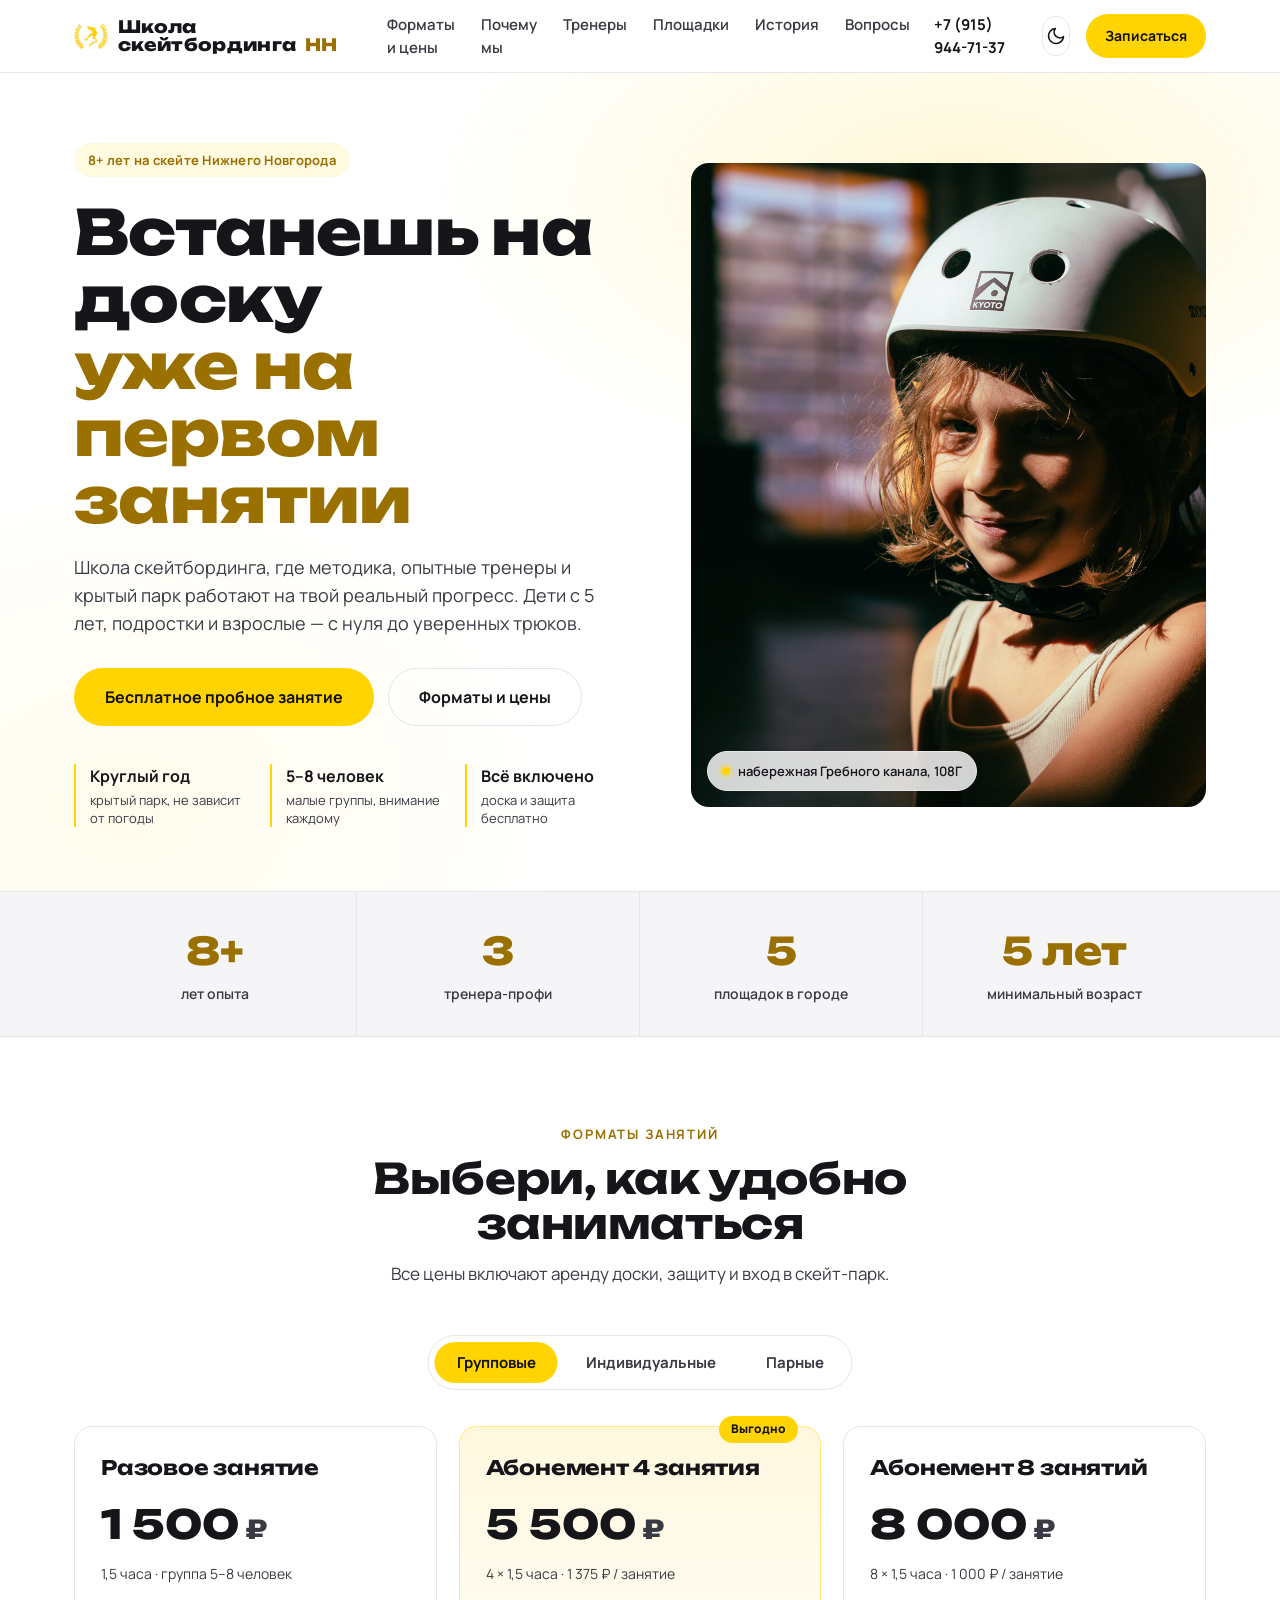
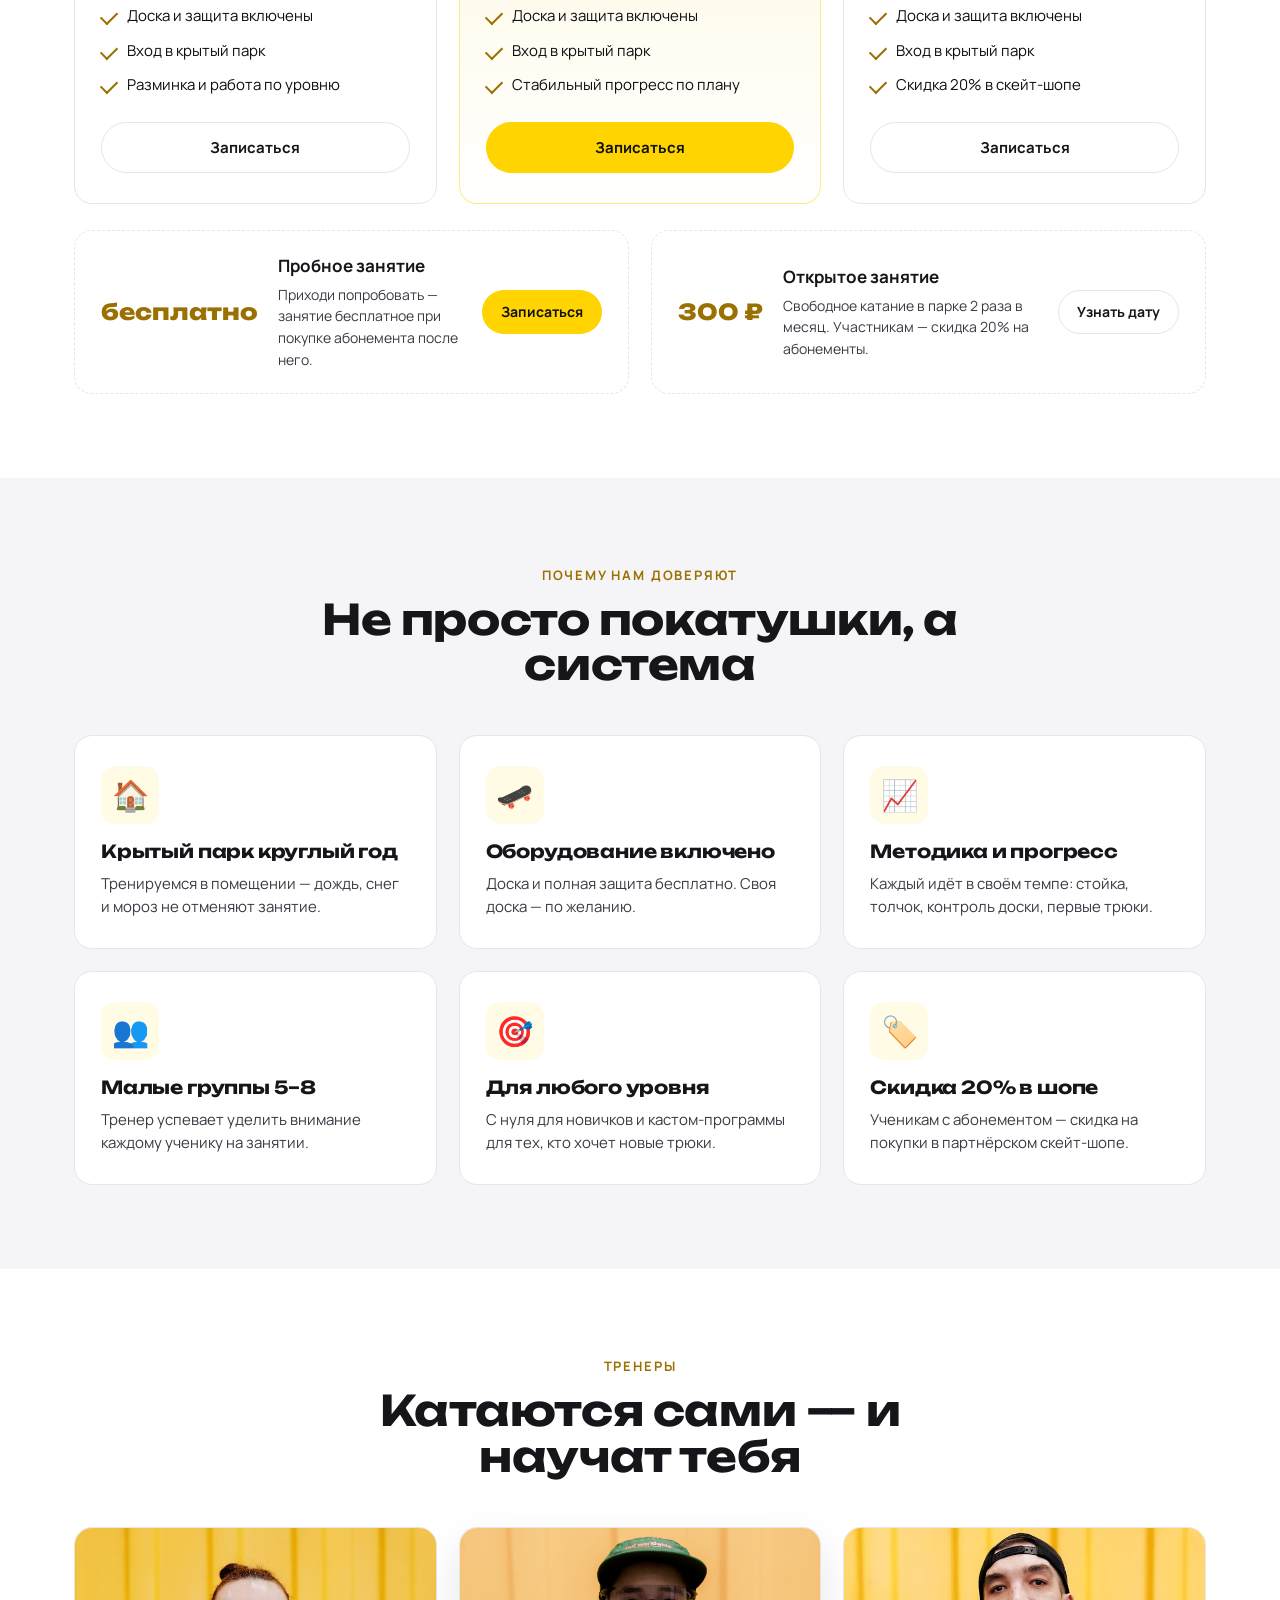
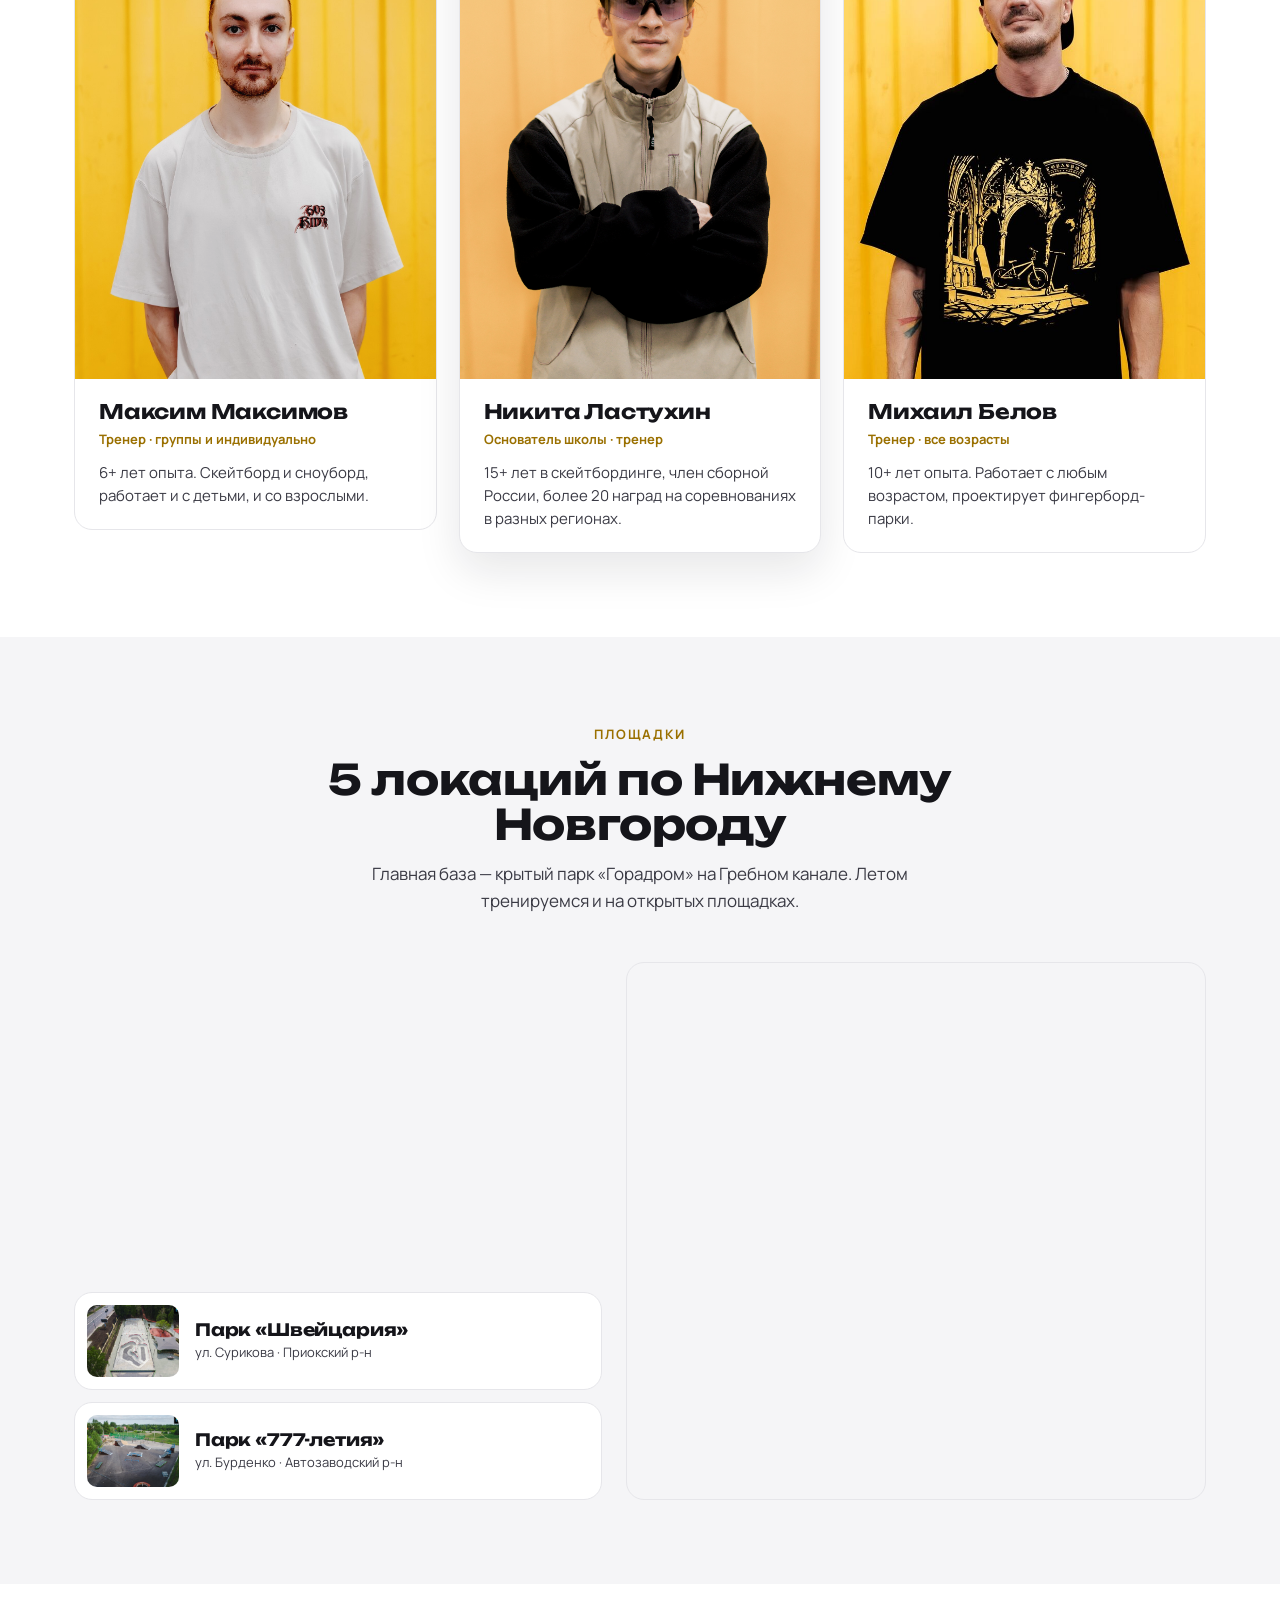
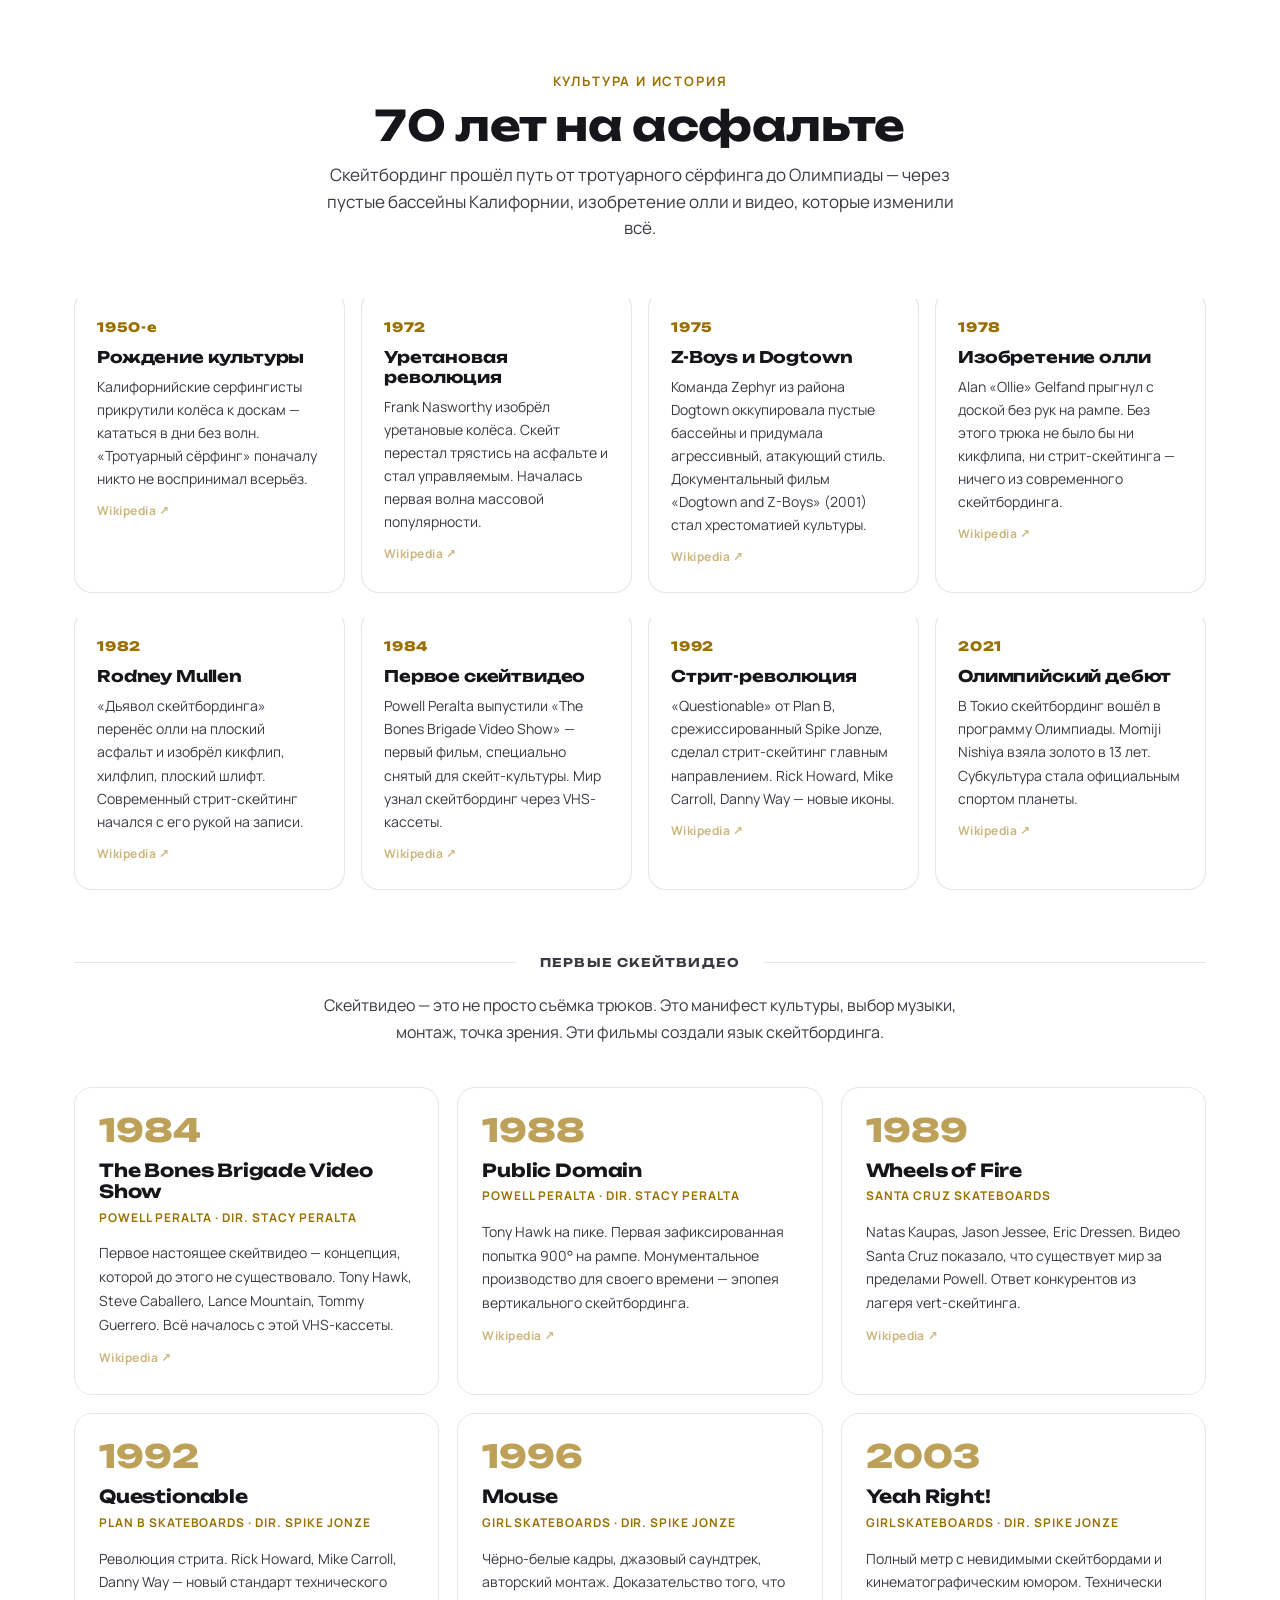
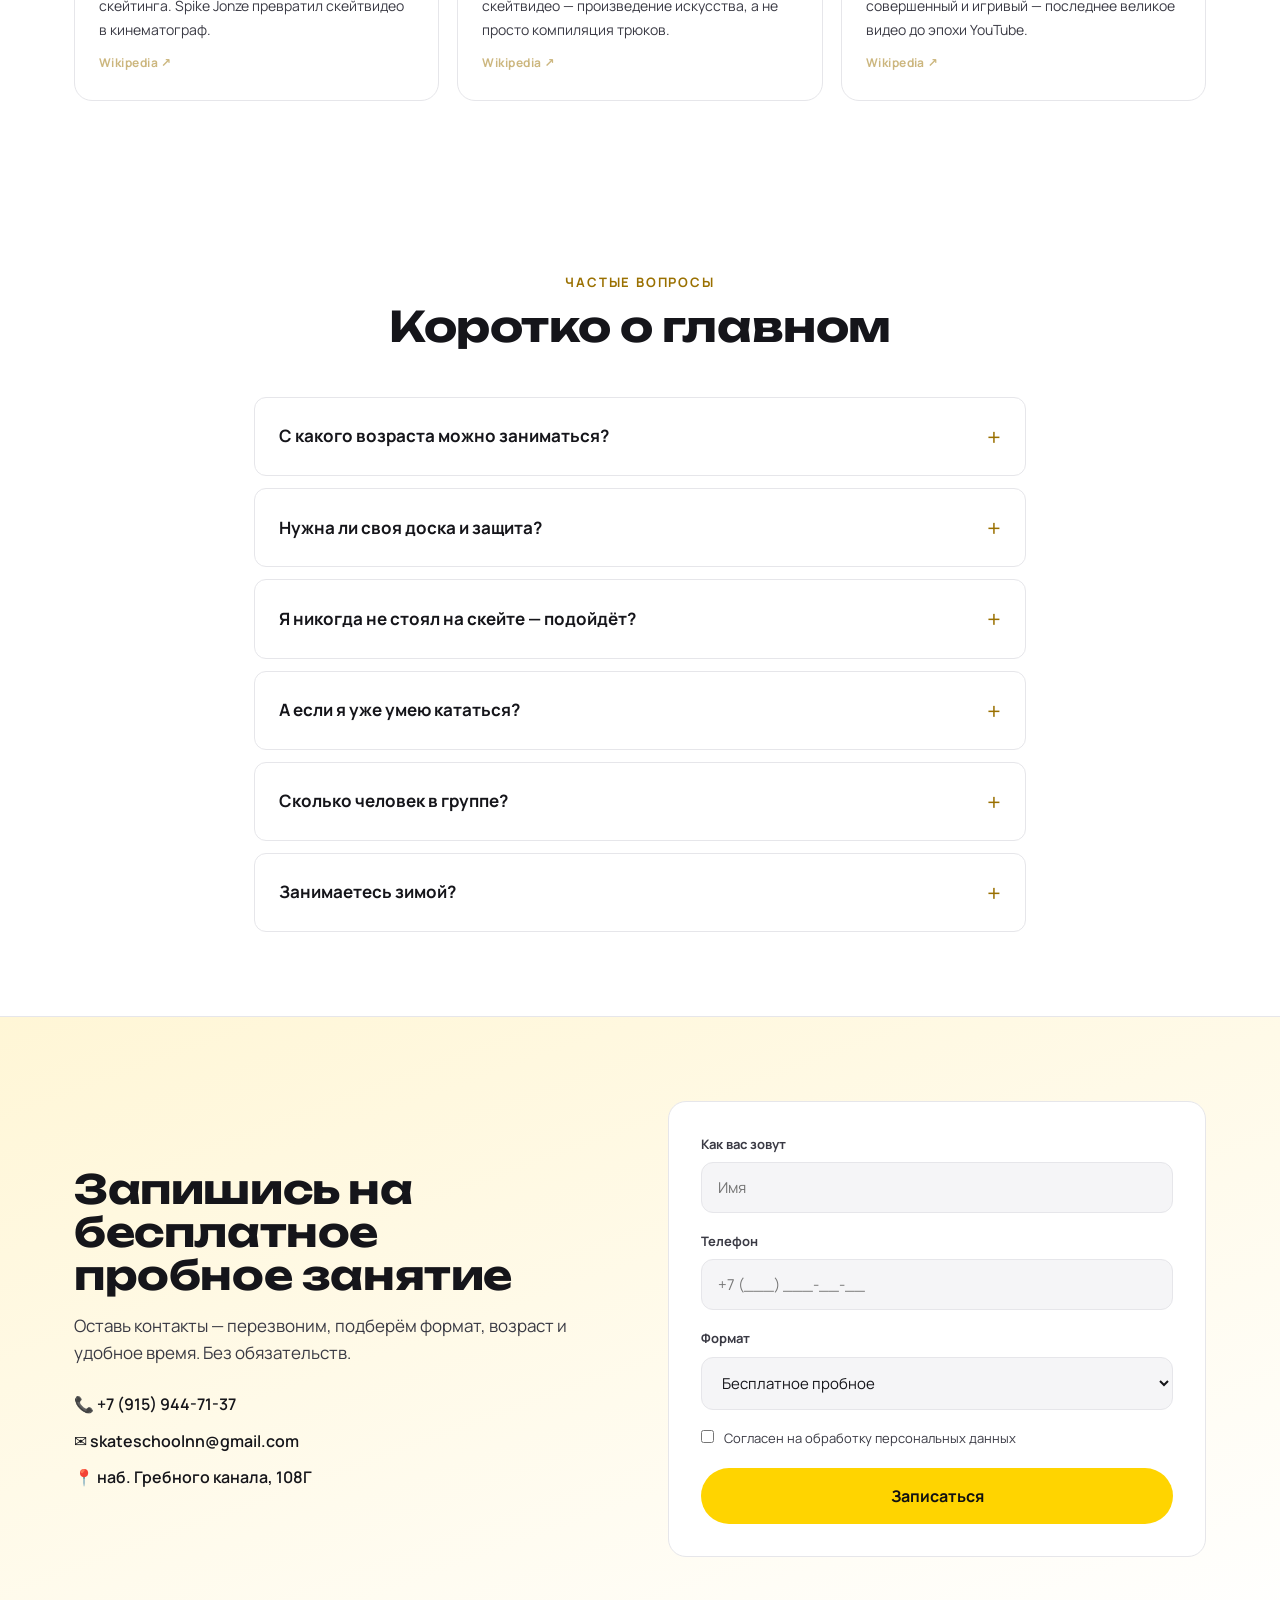
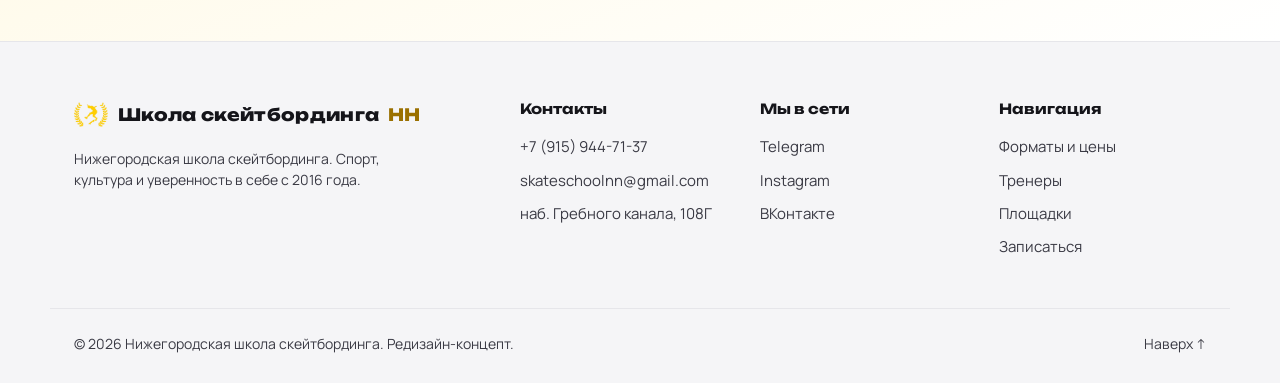
==== index.html @ 31e395cb "history: English names throughout + Wikipedia source links on each card - All skater/director names " ====
<!DOCTYPE html>
<html lang="ru">
<head>
  <meta charset="UTF-8" />
  <meta name="viewport" content="width=device-width, initial-scale=1.0" />
  <title>Нижегородская школа скейтбординга</title>
  <meta name="description" content="Научим кататься на скейтборде с нуля. Дети с 5 лет, подростки и взрослые. Крытый парк, круглый год, оборудование включено. Бесплатное пробное занятие." />
  <link rel="icon" type="image/x-icon" href="assets/img/favicon.ico" />
  <link rel="preconnect" href="https://fonts.googleapis.com" />
  <link rel="preconnect" href="https://fonts.gstatic.com" crossorigin />
  <link href="https://fonts.googleapis.com/css2?family=Unbounded:wght@400;600;700;800&family=Manrope:wght@400;500;600;700;800&display=swap" rel="stylesheet" />
  <link rel="stylesheet" href="styles.css" />
  <!-- Тема применяется ДО отрисовки, чтобы не было вспышки чужого фона (FOUC).
       Приоритет: осознанный выбор пользователя (localStorage) → системная тема устройства. -->
  <script>
    (function () {
      try {
        var saved = localStorage.getItem('theme');
        var system = window.matchMedia('(prefers-color-scheme: dark)').matches ? 'dark' : 'light';
        document.documentElement.setAttribute('data-theme', saved || system);
      } catch (e) {
        document.documentElement.setAttribute('data-theme', 'dark');
      }
    })();
  </script>
</head>
<body>

  <!-- ===== HEADER ===== -->
  <header class="header" id="top">
    <div class="container header__inner">
      <a href="#top" class="logo">
        <img src="assets/img/emblem.png" alt="Нижегородская школа скейтбординга" class="logo__mark" />
        <span class="logo__text">Школа скейтбординга<span class="logo__accent"> НН</span></span>
      </a>
      <nav class="nav" id="nav">
        <a href="#formats" class="nav__link">Форматы и цены</a>
        <a href="#why" class="nav__link">Почему мы</a>
        <a href="#coaches" class="nav__link">Тренеры</a>
        <a href="#spots" class="nav__link">Площадки</a>
        <a href="#history" class="nav__link">История</a>
        <a href="#faq" class="nav__link">Вопросы</a>
      </nav>
      <div class="header__cta">
        <a href="tel:+79159447137" class="header__phone">+7 (915) 944-71-37</a>
        <button class="theme-toggle" id="themeToggle" aria-label="Переключить тему" title="Светлая / тёмная тема">
          <svg class="theme-toggle__sun" viewBox="0 0 24 24" width="20" height="20" fill="none" stroke="currentColor" stroke-width="2" stroke-linecap="round">
            <circle cx="12" cy="12" r="4"></circle>
            <path d="M12 2v2M12 20v2M4.9 4.9l1.4 1.4M17.7 17.7l1.4 1.4M2 12h2M20 12h2M4.9 19.1l1.4-1.4M17.7 6.3l1.4-1.4"></path>
          </svg>
          <svg class="theme-toggle__moon" viewBox="0 0 24 24" width="20" height="20" fill="none" stroke="currentColor" stroke-width="2" stroke-linecap="round" stroke-linejoin="round">
            <path d="M21 12.8A9 9 0 1 1 11.2 3a7 7 0 0 0 9.8 9.8z"></path>
          </svg>
        </button>
        <a href="#book" class="btn btn--primary btn--sm">Записаться</a>
      </div>
      <button class="burger" id="burger" aria-label="Меню">
        <span></span><span></span><span></span>
      </button>
    </div>
  </header>

  <!-- ===== HERO ===== -->
  <section class="hero">
    <div class="hero__bg"></div>
    <div class="container hero__inner">
      <div class="hero__content">
        <span class="badge">8+ лет на скейте Нижнего Новгорода</span>
        <h1 class="hero__title">Встанешь на доску<br><span class="accent">уже на первом занятии</span></h1>
        <p class="hero__lead">
          Школа скейтбординга, где методика, опытные тренеры и крытый парк работают
          на твой реальный прогресс. Дети с 5 лет, подростки и взрослые — с нуля до уверенных трюков.
        </p>
        <div class="hero__actions">
          <a href="#book" class="btn btn--primary btn--lg">Бесплатное пробное занятие</a>
          <a href="#formats" class="btn btn--ghost btn--lg">Форматы и цены</a>
        </div>
        <ul class="hero__facts">
          <li><b>Круглый&nbsp;год</b><span>крытый парк, не зависит от погоды</span></li>
          <li><b>5–8 человек</b><span>малые группы, внимание каждому</span></li>
          <li><b>Всё включено</b><span>доска и защита бесплатно</span></li>
        </ul>
      </div>
      <div class="hero__media">
        <img src="assets/img/action-1.jpg" alt="Ученик школы скейтбординга" />
        <div class="hero__media-tag">
          <span class="dot"></span> набережная Гребного канала, 108Г
        </div>
      </div>
    </div>
  </section>

  <!-- ===== STATS ===== -->
  <section class="stats">
    <div class="container stats__grid">
      <div class="stat"><span class="stat__num">8+</span><span class="stat__label">лет опыта</span></div>
      <div class="stat"><span class="stat__num">3</span><span class="stat__label">тренера-профи</span></div>
      <div class="stat"><span class="stat__num">5</span><span class="stat__label">площадок в городе</span></div>
      <div class="stat"><span class="stat__num">5&nbsp;лет</span><span class="stat__label">минимальный возраст</span></div>
    </div>
  </section>

  <!-- ===== FORMATS & PRICING ===== -->
  <section class="section" id="formats">
    <div class="container">
      <div class="section__head">
        <span class="eyebrow">Форматы занятий</span>
        <h2 class="section__title">Выбери, как удобно заниматься</h2>
        <p class="section__sub">Все цены включают аренду доски, защиту и вход в скейт-парк.</p>
      </div>

      <div class="tabs" id="tabs">
        <button class="tab is-active" data-tab="group">Групповые</button>
        <button class="tab" data-tab="individual">Индивидуальные</button>
        <button class="tab" data-tab="pair">Парные</button>
      </div>

      <!-- GROUP -->
      <div class="pricing is-active" data-panel="group">
        <article class="price-card">
          <h3>Разовое занятие</h3>
          <div class="price"><span>1 500</span> ₽</div>
          <p class="price-card__meta">1,5 часа · группа 5–8 человек</p>
          <ul class="price-card__list">
            <li>Доска и защита включены</li>
            <li>Вход в крытый парк</li>
            <li>Разминка и работа по уровню</li>
          </ul>
          <a href="#book" class="btn btn--ghost btn--block">Записаться</a>
        </article>
        <article class="price-card price-card--featured">
          <span class="price-card__tag">Выгодно</span>
          <h3>Абонемент 4 занятия</h3>
          <div class="price"><span>5 500</span> ₽</div>
          <p class="price-card__meta">4 × 1,5 часа · 1 375 ₽ / занятие</p>
          <ul class="price-card__list">
            <li>Доска и защита включены</li>
            <li>Вход в крытый парк</li>
            <li>Стабильный прогресс по плану</li>
          </ul>
          <a href="#book" class="btn btn--primary btn--block">Записаться</a>
        </article>
        <article class="price-card">
          <h3>Абонемент 8 занятий</h3>
          <div class="price"><span>8 000</span> ₽</div>
          <p class="price-card__meta">8 × 1,5 часа · 1 000 ₽ / занятие</p>
          <ul class="price-card__list">
            <li>Доска и защита включены</li>
            <li>Вход в крытый парк</li>
            <li>Скидка 20% в скейт-шопе</li>
          </ul>
          <a href="#book" class="btn btn--ghost btn--block">Записаться</a>
        </article>
      </div>

      <!-- INDIVIDUAL -->
      <div class="pricing" data-panel="individual">
        <article class="price-card">
          <h3>Разовое занятие</h3>
          <div class="price"><span>2 200</span> ₽</div>
          <p class="price-card__meta">1 час · только вы и тренер</p>
          <ul class="price-card__list">
            <li>Доска и защита включены</li>
            <li>Вход в крытый парк</li>
            <li>Максимально быстрый прогресс</li>
          </ul>
          <a href="#book" class="btn btn--ghost btn--block">Записаться</a>
        </article>
        <article class="price-card price-card--featured">
          <span class="price-card__tag">Выгодно</span>
          <h3>Абонемент 4 занятия</h3>
          <div class="price"><span>7 600</span> ₽</div>
          <p class="price-card__meta">4 × 1 час · 1 900 ₽ / занятие</p>
          <ul class="price-card__list">
            <li>Доска и защита включены</li>
            <li>Персональная программа</li>
            <li>Гибкое расписание</li>
          </ul>
          <a href="#book" class="btn btn--primary btn--block">Записаться</a>
        </article>
        <article class="price-card">
          <h3>Абонемент 8 занятий</h3>
          <div class="price"><span>14 400</span> ₽</div>
          <p class="price-card__meta">8 × 1 час · 1 800 ₽ / занятие</p>
          <ul class="price-card__list">
            <li>Доска и защита включены</li>
            <li>Подготовка к соревнованиям</li>
            <li>Скидка 20% в скейт-шопе</li>
          </ul>
          <a href="#book" class="btn btn--ghost btn--block">Записаться</a>
        </article>
      </div>

      <!-- PAIR -->
      <div class="pricing" data-panel="pair">
        <article class="price-card">
          <h3>Разовое занятие</h3>
          <div class="price"><span>3 300</span> ₽</div>
          <p class="price-card__meta">1 час · на двоих</p>
          <ul class="price-card__list">
            <li>Доска и защита для двоих</li>
            <li>Вход в крытый парк</li>
            <li>Кататься вдвоём веселее</li>
          </ul>
          <a href="#book" class="btn btn--ghost btn--block">Записаться</a>
        </article>
        <article class="price-card price-card--featured">
          <span class="price-card__tag">Выгодно</span>
          <h3>Абонемент 4 занятия</h3>
          <div class="price"><span>11 800</span> ₽</div>
          <p class="price-card__meta">4 × 1 час · 1 475 ₽ / чел.·занятие</p>
          <ul class="price-card__list">
            <li>Доска и защита для двоих</li>
            <li>Программа под пару</li>
            <li>Друг, партнёр или родитель+ребёнок</li>
          </ul>
          <a href="#book" class="btn btn--primary btn--block">Записаться</a>
        </article>
        <article class="price-card">
          <h3>Абонемент 8 занятий</h3>
          <div class="price"><span>21 500</span> ₽</div>
          <p class="price-card__meta">8 × 1 час · 1 344 ₽ / чел.·занятие</p>
          <ul class="price-card__list">
            <li>Доска и защита для двоих</li>
            <li>Максимальная выгода</li>
            <li>Скидка 20% в скейт-шопе</li>
          </ul>
          <a href="#book" class="btn btn--ghost btn--block">Записаться</a>
        </article>
      </div>

      <!-- INTRO OFFERS -->
      <div class="offers">
        <div class="offer">
          <div class="offer__price">бесплатно</div>
          <div class="offer__body">
            <h4>Пробное занятие</h4>
            <p>Приходи попробовать — занятие бесплатное при покупке абонемента после него.</p>
          </div>
          <a href="#book" class="btn btn--primary btn--sm">Записаться</a>
        </div>
        <div class="offer">
          <div class="offer__price">300 ₽</div>
          <div class="offer__body">
            <h4>Открытое занятие</h4>
            <p>Свободное катание в парке 2 раза в месяц. Участникам — скидка 20% на абонементы.</p>
          </div>
          <a href="#book" class="btn btn--ghost btn--sm">Узнать дату</a>
        </div>
      </div>
    </div>
  </section>

  <!-- ===== WHY ===== -->
  <section class="section section--dark" id="why">
    <div class="container">
      <div class="section__head">
        <span class="eyebrow">Почему нам доверяют</span>
        <h2 class="section__title">Не просто покатушки, а система</h2>
      </div>
      <div class="features">
        <div class="feature">
          <div class="feature__icon">🏠</div>
          <h3>Крытый парк круглый год</h3>
          <p>Тренируемся в помещении — дождь, снег и мороз не отменяют занятие.</p>
        </div>
        <div class="feature">
          <div class="feature__icon">🛹</div>
          <h3>Оборудование включено</h3>
          <p>Доска и полная защита бесплатно. Своя доска — по желанию.</p>
        </div>
        <div class="feature">
          <div class="feature__icon">📈</div>
          <h3>Методика и прогресс</h3>
          <p>Каждый идёт в своём темпе: стойка, толчок, контроль доски, первые трюки.</p>
        </div>
        <div class="feature">
          <div class="feature__icon">👥</div>
          <h3>Малые группы 5–8</h3>
          <p>Тренер успевает уделить внимание каждому ученику на занятии.</p>
        </div>
        <div class="feature">
          <div class="feature__icon">🎯</div>
          <h3>Для любого уровня</h3>
          <p>С нуля для новичков и кастом-программы для тех, кто хочет новые трюки.</p>
        </div>
        <div class="feature">
          <div class="feature__icon">🏷️</div>
          <h3>Скидка 20% в шопе</h3>
          <p>Ученикам с абонементом — скидка на покупки в партнёрском скейт-шопе.</p>
        </div>
      </div>
    </div>
  </section>

  <!-- ===== COACHES ===== -->
  <section class="section" id="coaches">
    <div class="container">
      <div class="section__head">
        <span class="eyebrow">Тренеры</span>
        <h2 class="section__title">Катаются сами — и научат тебя</h2>
      </div>
      <div class="coaches">
        <article class="coach">
          <div class="coach__photo"><img src="assets/img/coach-1.jpg" alt="Максим Максимов" /></div>
          <div class="coach__info">
            <h3>Максим Максимов</h3>
            <span class="coach__role">Тренер · группы и индивидуально</span>
            <p>6+ лет опыта. Скейтборд и сноуборд, работает и с детьми, и со взрослыми.</p>
          </div>
        </article>
        <article class="coach coach--featured">
          <div class="coach__photo"><img src="assets/img/coach-2.jpg" alt="Никита Ластухин" /></div>
          <div class="coach__info">
            <h3>Никита Ластухин</h3>
            <span class="coach__role">Основатель школы · тренер</span>
            <p>15+ лет в скейтбординге, член сборной России, более 20 наград на соревнованиях в разных регионах.</p>
          </div>
        </article>
        <article class="coach">
          <div class="coach__photo"><img src="assets/img/coach-3.jpg" alt="Михаил Белов" /></div>
          <div class="coach__info">
            <h3>Михаил Белов</h3>
            <span class="coach__role">Тренер · все возрасты</span>
            <p>10+ лет опыта. Работает с любым возрастом, проектирует фингерборд-парки.</p>
          </div>
        </article>
      </div>
    </div>
  </section>

  <!-- ===== SPOTS ===== -->
  <section class="section section--dark" id="spots">
    <div class="container">
      <div class="section__head">
        <span class="eyebrow">Площадки</span>
        <h2 class="section__title">5 локаций по Нижнему Новгороду</h2>
        <p class="section__sub">Главная база — крытый парк «Горадром» на Гребном канале. Летом тренируемся и на открытых площадках.</p>
      </div>
      <div class="spots-layout">
        <div class="spots-list" id="spotsList">
          <button class="spot is-active" data-ll="44.0342063,56.3316335">
            <img src="assets/img/spot-goradrom.jpg" alt="Скейт-парк Горадром" />
            <div class="spot__info">
              <span class="spot__tag">Главная база · крытый</span>
              <h3>Скейт-парк «Горадром»</h3>
              <p>наб. Гребного канала, 108Г · Нижегородский р-н</p>
            </div>
          </button>
          <button class="spot" data-ll="43.8554147,56.3430031">
            <img src="assets/img/spot-trud.jpg" alt="Стадион Труд" />
            <div class="spot__info">
              <h3>Стадион «Труд»</h3>
              <p>бул. Юбилейный, 30 · Сормовский р-н</p>
            </div>
          </button>
          <button class="spot" data-ll="43.9972768,56.3090476">
            <img src="assets/img/spot-pushkin.jpg" alt="Парк им. Пушкина" />
            <div class="spot__info">
              <h3>Парк им. Пушкина</h3>
              <p>ул. Белинского · Нижегородский р-н</p>
            </div>
          </button>
          <button class="spot" data-ll="43.9740515,56.2777442">
            <img src="assets/img/spot-switzerland.jpg" alt="Парк Швейцария" />
            <div class="spot__info">
              <h3>Парк «Швейцария»</h3>
              <p>ул. Сурикова · Приокский р-н</p>
            </div>
          </button>
          <button class="spot" data-ll="43.8685117,56.2603341">
            <img src="assets/img/spot-800.jpg" alt="Парк 777-летия" />
            <div class="spot__info">
              <h3>Парк «777-летия»</h3>
              <p>ул. Бурденко · Автозаводский р-н</p>
            </div>
          </button>
        </div>
        <div class="spots-map">
          <iframe
            id="spotsMap"
            src="https://yandex.ru/map-widget/v1/?ll=44.0342063,56.3316335&z=16&pt=44.0342063,56.3316335,pm2rdm"
            width="100%" height="100%" frameborder="0" allowfullscreen="true"
            title="Карта площадок"></iframe>
        </div>
      </div>
    </div>
  </section>

  <!-- ===== HISTORY ===== -->
  <section class="section" id="history">
    <div class="container">
      <div class="section__head">
        <span class="eyebrow">Культура и история</span>
        <h2 class="section__title">70 лет на асфальте</h2>
        <p class="section__sub">Скейтбординг прошёл путь от тротуарного сёрфинга до Олимпиады — через пустые бассейны Калифорнии, изобретение олли и видео, которые изменили всё.</p>
      </div>

      <div class="timeline">
        <div class="era">
          <div class="era__year">1950-е</div>
          <h3>Рождение культуры</h3>
          <p>Калифорнийские серфингисты прикрутили колёса к доскам — кататься в дни без волн. «Тротуарный сёрфинг» поначалу никто не воспринимал всерьёз.</p>
          <a class="era__source" href="https://en.wikipedia.org/wiki/History_of_skateboarding" target="_blank" rel="noopener">Wikipedia ↗</a>
        </div>
        <div class="era">
          <div class="era__year">1972</div>
          <h3>Уретановая революция</h3>
          <p>Frank Nasworthy изобрёл уретановые колёса. Скейт перестал трястись на асфальте и стал управляемым. Началась первая волна массовой популярности.</p>
          <a class="era__source" href="https://en.wikipedia.org/wiki/Frank_Nasworthy" target="_blank" rel="noopener">Wikipedia ↗</a>
        </div>
        <div class="era">
          <div class="era__year">1975</div>
          <h3>Z-Boys и Dogtown</h3>
          <p>Команда Zephyr из района Dogtown оккупировала пустые бассейны и придумала агрессивный, атакующий стиль. Документальный фильм «Dogtown and Z-Boys» (2001) стал хрестоматией культуры.</p>
          <a class="era__source" href="https://en.wikipedia.org/wiki/Dogtown_and_Z-Boys" target="_blank" rel="noopener">Wikipedia ↗</a>
        </div>
        <div class="era">
          <div class="era__year">1978</div>
          <h3>Изобретение олли</h3>
          <p>Alan «Ollie» Gelfand прыгнул с доской без рук на рампе. Без этого трюка не было бы ни кикфлипа, ни стрит-скейтинга — ничего из современного скейтбординга.</p>
          <a class="era__source" href="https://en.wikipedia.org/wiki/Alan_Gelfand" target="_blank" rel="noopener">Wikipedia ↗</a>
        </div>
        <div class="era">
          <div class="era__year">1982</div>
          <h3>Rodney Mullen</h3>
          <p>«Дьявол скейтбординга» перенёс олли на плоский асфальт и изобрёл кикфлип, хилфлип, плоский шлифт. Современный стрит-скейтинг начался с его рукой на записи.</p>
          <a class="era__source" href="https://en.wikipedia.org/wiki/Rodney_Mullen" target="_blank" rel="noopener">Wikipedia ↗</a>
        </div>
        <div class="era">
          <div class="era__year">1984</div>
          <h3>Первое скейтвидео</h3>
          <p>Powell Peralta выпустили «The Bones Brigade Video Show» — первый фильм, специально снятый для скейт-культуры. Мир узнал скейтбординг через VHS-кассеты.</p>
          <a class="era__source" href="https://en.wikipedia.org/wiki/The_Bones_Brigade_Video_Show" target="_blank" rel="noopener">Wikipedia ↗</a>
        </div>
        <div class="era">
          <div class="era__year">1992</div>
          <h3>Стрит-революция</h3>
          <p>«Questionable» от Plan B, срежиссированный Spike Jonze, сделал стрит-скейтинг главным направлением. Rick Howard, Mike Carroll, Danny Way — новые иконы.</p>
          <a class="era__source" href="https://en.wikipedia.org/wiki/Questionable_(film)" target="_blank" rel="noopener">Wikipedia ↗</a>
        </div>
        <div class="era">
          <div class="era__year">2021</div>
          <h3>Олимпийский дебют</h3>
          <p>В Токио скейтбординг вошёл в программу Олимпиады. Momiji Nishiya взяла золото в 13 лет. Субкультура стала официальным спортом планеты.</p>
          <a class="era__source" href="https://en.wikipedia.org/wiki/Skateboarding_at_the_2020_Summer_Olympics" target="_blank" rel="noopener">Wikipedia ↗</a>
        </div>
      </div>

      <div class="history-divider">
        <span>Первые скейтвидео</span>
      </div>
      <p class="history-lead">Скейтвидео — это не просто съёмка трюков. Это манифест культуры, выбор музыки, монтаж, точка зрения. Эти фильмы создали язык скейтбординга.</p>

      <div class="skate-videos">
        <article class="video-card">
          <div class="video-card__year">1984</div>
          <h3 class="video-card__title">The Bones Brigade Video Show</h3>
          <span class="video-card__co">Powell Peralta · dir. Stacy Peralta</span>
          <p class="video-card__text">Первое настоящее скейтвидео — концепция, которой до этого не существовало. Tony Hawk, Steve Caballero, Lance Mountain, Tommy Guerrero. Всё началось с этой VHS-кассеты.</p>
          <a class="video-card__source" href="https://en.wikipedia.org/wiki/The_Bones_Brigade_Video_Show" target="_blank" rel="noopener">Wikipedia ↗</a>
        </article>
        <article class="video-card">
          <div class="video-card__year">1988</div>
          <h3 class="video-card__title">Public Domain</h3>
          <span class="video-card__co">Powell Peralta · dir. Stacy Peralta</span>
          <p class="video-card__text">Tony Hawk на пике. Первая зафиксированная попытка 900° на рампе. Монументальное производство для своего времени — эпопея вертикального скейтбординга.</p>
          <a class="video-card__source" href="https://en.wikipedia.org/wiki/Public_Domain_(film)" target="_blank" rel="noopener">Wikipedia ↗</a>
        </article>
        <article class="video-card">
          <div class="video-card__year">1989</div>
          <h3 class="video-card__title">Wheels of Fire</h3>
          <span class="video-card__co">Santa Cruz Skateboards</span>
          <p class="video-card__text">Natas Kaupas, Jason Jessee, Eric Dressen. Видео Santa Cruz показало, что существует мир за пределами Powell. Ответ конкурентов из лагеря vert-скейтинга.</p>
          <a class="video-card__source" href="https://en.wikipedia.org/wiki/Wheels_of_Fire_(film)" target="_blank" rel="noopener">Wikipedia ↗</a>
        </article>
        <article class="video-card">
          <div class="video-card__year">1992</div>
          <h3 class="video-card__title">Questionable</h3>
          <span class="video-card__co">Plan B Skateboards · dir. Spike Jonze</span>
          <p class="video-card__text">Революция стрита. Rick Howard, Mike Carroll, Danny Way — новый стандарт технического скейтинга. Spike Jonze превратил скейтвидео в кинематограф.</p>
          <a class="video-card__source" href="https://en.wikipedia.org/wiki/Questionable_(film)" target="_blank" rel="noopener">Wikipedia ↗</a>
        </article>
        <article class="video-card">
          <div class="video-card__year">1996</div>
          <h3 class="video-card__title">Mouse</h3>
          <span class="video-card__co">Girl Skateboards · dir. Spike Jonze</span>
          <p class="video-card__text">Чёрно-белые кадры, джазовый саундтрек, авторский монтаж. Доказательство того, что скейтвидео — произведение искусства, а не просто компиляция трюков.</p>
          <a class="video-card__source" href="https://en.wikipedia.org/wiki/Mouse_(video)" target="_blank" rel="noopener">Wikipedia ↗</a>
        </article>
        <article class="video-card">
          <div class="video-card__year">2003</div>
          <h3 class="video-card__title">Yeah Right!</h3>
          <span class="video-card__co">Girl Skateboards · dir. Spike Jonze</span>
          <p class="video-card__text">Полный метр с невидимыми скейтбордами и кинематографическим юмором. Технически совершенный и игривый — последнее великое видео до эпохи YouTube.</p>
          <a class="video-card__source" href="https://en.wikipedia.org/wiki/Yeah_Right!" target="_blank" rel="noopener">Wikipedia ↗</a>
        </article>
      </div>
    </div>
  </section>

  <!-- ===== FAQ ===== -->
  <section class="section" id="faq">
    <div class="container container--narrow">
      <div class="section__head">
        <span class="eyebrow">Частые вопросы</span>
        <h2 class="section__title">Коротко о главном</h2>
      </div>
      <div class="faq" id="faqList">
        <details class="faq__item">
          <summary>С какого возраста можно заниматься?</summary>
          <div class="faq__a">Берём детей с 5 лет, а также подростков и взрослых. Группы делим по возрасту и уровню.</div>
        </details>
        <details class="faq__item">
          <summary>Нужна ли своя доска и защита?</summary>
          <div class="faq__a">Нет. Доску и защиту выдаём бесплатно на каждом занятии. Своя доска — по желанию.</div>
        </details>
        <details class="faq__item">
          <summary>Я никогда не стоял на скейте — подойдёт?</summary>
          <div class="faq__a">Да, большинство учеников начинают с нуля. Учим базе: стойка, толчок, контроль доски, первые движения.</div>
        </details>
        <details class="faq__item">
          <summary>А если я уже умею кататься?</summary>
          <div class="faq__a">Составим программу под задачу: новые трюки, техника, работа со страхом, подготовка к соревнованиям.</div>
        </details>
        <details class="faq__item">
          <summary>Сколько человек в группе?</summary>
          <div class="faq__a">В среднем 5–8 человек — тренер успевает уделить внимание каждому.</div>
        </details>
        <details class="faq__item">
          <summary>Занимаетесь зимой?</summary>
          <div class="faq__a">Да, круглый год. Основные тренировки проходят в крытом парке независимо от погоды.</div>
        </details>
      </div>
    </div>
  </section>

  <!-- ===== BOOKING ===== -->
  <section class="book" id="book">
    <div class="container book__inner">
      <div class="book__text">
        <h2>Запишись на бесплатное<br>пробное занятие</h2>
        <p>Оставь контакты — перезвоним, подберём формат, возраст и удобное время. Без обязательств.</p>
        <ul class="book__list">
          <li>📞 <a href="tel:+79159447137">+7 (915) 944-71-37</a></li>
          <li>✉️ <a href="mailto:skateschoolnn@gmail.com">skateschoolnn@gmail.com</a></li>
          <li>📍 наб. Гребного канала, 108Г</li>
        </ul>
      </div>
      <form class="book__form" id="bookForm" novalidate>
        <div class="field">
          <label for="name">Как вас зовут</label>
          <input type="text" id="name" name="name" placeholder="Имя" required />
        </div>
        <div class="field">
          <label for="phone">Телефон</label>
          <input type="tel" id="phone" name="phone" placeholder="+7 (___) ___-__-__" required />
        </div>
        <div class="field">
          <label for="format">Формат</label>
          <select id="format" name="format">
            <option value="trial">Бесплатное пробное</option>
            <option value="group">Групповые занятия</option>
            <option value="individual">Индивидуальные занятия</option>
            <option value="pair">Парные занятия</option>
            <option value="camp">Скейт-кэмп</option>
          </select>
        </div>
        <label class="consent">
          <input type="checkbox" id="consent" required />
          <span>Согласен на обработку персональных данных</span>
        </label>
        <button type="submit" class="btn btn--primary btn--block btn--lg">Записаться</button>
        <p class="book__note" id="formNote" hidden>Спасибо! Заявка отправлена — скоро перезвоним 🤙</p>
      </form>
    </div>
  </section>

  <!-- ===== FOOTER ===== -->
  <footer class="footer">
    <div class="container footer__inner">
      <div class="footer__brand">
        <a href="#top" class="logo">
          <img src="assets/img/emblem.png" alt="" class="logo__mark" />
          <span class="logo__text">Школа скейтбординга<span class="logo__accent"> НН</span></span>
        </a>
        <p>Нижегородская школа скейтбординга. Спорт, культура и уверенность в себе с 2016 года.</p>
      </div>
      <div class="footer__col">
        <h4>Контакты</h4>
        <a href="tel:+79159447137">+7 (915) 944-71-37</a>
        <a href="mailto:skateschoolnn@gmail.com">skateschoolnn@gmail.com</a>
        <span>наб. Гребного канала, 108Г</span>
      </div>
      <div class="footer__col">
        <h4>Мы в сети</h4>
        <a href="https://t.me/skateschoolnino" target="_blank" rel="noopener">Telegram</a>
        <a href="https://www.instagram.com/skateschoolnn" target="_blank" rel="noopener">Instagram</a>
        <a href="https://vk.com/skateschoolnn" target="_blank" rel="noopener">ВКонтакте</a>
      </div>
      <div class="footer__col">
        <h4>Навигация</h4>
        <a href="#formats">Форматы и цены</a>
        <a href="#coaches">Тренеры</a>
        <a href="#spots">Площадки</a>
        <a href="#book">Записаться</a>
      </div>
    </div>
    <div class="container footer__bottom">
      <span>© 2026 Нижегородская школа скейтбординга. Редизайн-концепт.</span>
      <a href="#top" class="footer__up">Наверх ↑</a>
    </div>
  </footer>

  <script src="script.js"></script>
</body>
</html>
---- styles.css ----
/* ===== VARIABLES ===== */
:root, [data-theme="dark"] {
  --bg: #0c0c0e;
  --bg-soft: #141417;
  --bg-card: #18181c;
  --bg-card-2: #1e1e23;
  --line: #2a2a30;
  --text: #f4f4f5;
  --muted: #a1a1aa;
  --accent: #ffd400;
  --accent-2: #ffe357;
  --accent-text: #ffd400;      /* акцентный ТЕКСТ */
  --feature-fill: linear-gradient(180deg, #201d0c, var(--bg-card));
  --tint: linear-gradient(160deg, #1a1808, var(--bg));
  --shadow: 0 20px 50px rgba(0,0,0,.35);
  --radius: 18px;
  --radius-sm: 12px;
  --maxw: 1180px;
  --ease: cubic-bezier(.22,.61,.36,1);
}

/* ===== СВЕТЛАЯ ТЕМА ===== */
[data-theme="light"] {
  --bg: #ffffff;
  --bg-soft: #f5f5f7;
  --bg-card: #ffffff;
  --bg-card-2: #f0f0f2;
  --line: #e6e6ea;
  --text: #15151a;
  --muted: #3a3a44;
  --accent: #ffd400;
  --accent-2: #ffdd33;
  --accent-text: #9a7000;      /* тёмный янтарь — читается на белом */
  --feature-fill: linear-gradient(180deg, #fff8df, var(--bg-card));
  --tint: linear-gradient(160deg, #fff6d6, #ffffff);
  --shadow: 0 18px 44px rgba(20,20,30,.1);
}
[data-theme="light"] .coach__photo img { filter: none; }
[data-theme="light"] .header { background: rgba(255,255,255,.85); }
[data-theme="light"] .hero__media-tag { background: rgba(255,255,255,.82); }
html { transition: background .3s var(--ease); }
body, .header, .section, .price-card, .feature, .coach, .spot, .footer,
.field input, .field select, .book__form, .tabs, .faq__item {
  transition: background-color .3s var(--ease), border-color .3s var(--ease), color .3s var(--ease);
}

* { margin: 0; padding: 0; box-sizing: border-box; }
html { scroll-behavior: smooth; scroll-padding-top: 84px; }
body {
  font-family: 'Manrope', system-ui, sans-serif;
  background: var(--bg);
  color: var(--text);
  line-height: 1.55;
  -webkit-font-smoothing: antialiased;
  overflow-x: hidden;
}
img { max-width: 100%; display: block; }
a { color: inherit; text-decoration: none; }

.container { width: 100%; max-width: var(--maxw); margin: 0 auto; padding: 0 24px; }
.container--narrow { max-width: 820px; }
.accent { color: var(--accent-text); }

h1, h2, h3, .logo__text { font-family: 'Unbounded', sans-serif; line-height: 1.08; letter-spacing: -.01em; }

/* ===== BUTTONS ===== */
.btn {
  display: inline-flex; align-items: center; justify-content: center; gap: 8px;
  font-family: 'Manrope', sans-serif; font-weight: 700; font-size: 15px;
  padding: 13px 24px; border-radius: 999px; border: 1px solid transparent;
  cursor: pointer; transition: transform .2s var(--ease), background .2s, color .2s, border-color .2s;
  white-space: nowrap;
}
.btn--primary { background: var(--accent); color: #111; }
.btn--primary:hover { background: var(--accent-2); transform: translateY(-2px); }
.btn--ghost { background: transparent; color: var(--text); border-color: var(--line); }
.btn--ghost:hover { border-color: var(--accent-text); color: var(--accent-text); transform: translateY(-2px); }
.btn--sm { padding: 10px 18px; font-size: 14px; }
.btn--lg { padding: 16px 30px; font-size: 16px; }
.btn--block { width: 100%; }

/* ===== HEADER ===== */
.header {
  position: sticky; top: 0; z-index: 100;
  background: rgba(12,12,14,.82); backdrop-filter: blur(14px);
  border-bottom: 1px solid var(--line);
}
.header__inner { display: flex; align-items: center; gap: 24px; height: 72px; }
.logo { display: flex; align-items: center; gap: 10px; }
.logo__mark { width: 34px; height: 34px; object-fit: contain; }
.logo__text { font-weight: 800; font-size: 17px; letter-spacing: .02em; }
.logo__accent { color: var(--accent-text); margin-left: 4px; }
.nav { display: flex; gap: 26px; margin-left: auto; }
.nav__link { color: var(--muted); font-weight: 600; font-size: 15px; transition: color .2s; }
.nav__link:hover { color: var(--text); }
.header__cta { display: flex; align-items: center; gap: 16px; }
.header__phone { font-weight: 700; font-size: 15px; }
.header__phone:hover { color: var(--accent-text); }
.burger { display: none; flex-direction: column; gap: 5px; background: none; border: 0; cursor: pointer; padding: 6px; }
.burger span { width: 24px; height: 2px; background: var(--text); transition: .3s; }
.burger.is-open span:nth-child(1) { transform: translateY(7px) rotate(45deg); }
.burger.is-open span:nth-child(2) { opacity: 0; }
.burger.is-open span:nth-child(3) { transform: translateY(-7px) rotate(-45deg); }

/* ===== THEME TOGGLE ===== */
.theme-toggle {
  display: grid; place-items: center; width: 40px; height: 40px;
  border-radius: 999px; border: 1px solid var(--line); background: var(--bg-card);
  color: var(--text); cursor: pointer; transition: border-color .2s, color .2s, transform .2s;
}
.theme-toggle:hover { border-color: var(--accent-text); color: var(--accent-text); transform: translateY(-2px); }
.theme-toggle svg { display: none; }
[data-theme="dark"] .theme-toggle__sun { display: block; }
[data-theme="light"] .theme-toggle__moon { display: block; }

/* ===== HERO ===== */
.hero { position: relative; padding: 70px 0 64px; overflow: hidden; }
.hero__bg {
  position: absolute; inset: 0; z-index: 0;
  background:
    radial-gradient(60% 50% at 75% 15%, rgba(255,212,0,.16), transparent 70%),
    radial-gradient(50% 60% at 10% 90%, rgba(255,212,0,.07), transparent 70%);
}
.hero__inner { position: relative; z-index: 1; display: grid; grid-template-columns: 1.05fr .95fr; gap: 48px; align-items: center; }
.badge {
  display: inline-block; padding: 7px 14px; border-radius: 999px;
  background: rgba(255,212,0,.12); color: var(--accent-text);
  font-weight: 700; font-size: 13px; letter-spacing: .02em; margin-bottom: 22px;
}
.hero__title { font-size: clamp(36px, 5.2vw, 62px); font-weight: 800; margin-bottom: 20px; }
.hero__lead { color: var(--muted); font-size: 18px; max-width: 540px; margin-bottom: 30px; }
.hero__actions { display: flex; flex-wrap: wrap; gap: 14px; margin-bottom: 38px; }
.hero__facts { list-style: none; display: grid; grid-template-columns: repeat(3,1fr); gap: 18px; }
.hero__facts li { display: flex; flex-direction: column; gap: 3px; padding-left: 14px; border-left: 2px solid var(--accent); }
.hero__facts b { font-size: 16px; }
.hero__facts span { color: var(--muted); font-size: 13px; line-height: 1.35; }
.hero__media { position: relative; }
.hero__media img { width: 100%; aspect-ratio: 4/5; object-fit: cover; border-radius: var(--radius); }
.hero__media-tag {
  position: absolute; left: 16px; bottom: 16px;
  display: flex; align-items: center; gap: 8px;
  background: rgba(12,12,14,.78); backdrop-filter: blur(8px);
  padding: 9px 14px; border-radius: 999px; font-size: 13px; font-weight: 600;
  border: 1px solid var(--line);
}
.dot { width: 8px; height: 8px; border-radius: 50%; background: var(--accent); box-shadow: 0 0 0 4px rgba(255,212,0,.2); }

/* ===== STATS ===== */
.stats { border-top: 1px solid var(--line); border-bottom: 1px solid var(--line); background: var(--bg-soft); }
.stats__grid { display: grid; grid-template-columns: repeat(4,1fr); }
.stat { padding: 30px 16px; text-align: center; border-right: 1px solid var(--line); }
.stat:last-child { border-right: 0; }
.stat__num { display: block; font-family: 'Unbounded', sans-serif; font-weight: 800; font-size: 38px; color: var(--accent-text); }
.stat__label { color: var(--muted); font-size: 14px; font-weight: 600; }

/* ===== SECTIONS ===== */
.section { padding: 84px 0; }
.section--dark { background: var(--bg-soft); }
.section__head { text-align: center; max-width: 640px; margin: 0 auto 48px; }
.eyebrow { display: inline-block; color: var(--accent-text); font-weight: 700; font-size: 13px; letter-spacing: .14em; text-transform: uppercase; margin-bottom: 12px; }
.section__title { font-size: clamp(28px, 3.6vw, 42px); font-weight: 700; }
.section__sub { color: var(--muted); font-size: 17px; margin-top: 14px; }

/* ===== TABS / PRICING ===== */
.tabs { display: inline-flex; gap: 6px; padding: 6px; background: var(--bg-card); border: 1px solid var(--line); border-radius: 999px; margin: 0 auto 36px; left: 50%; position: relative; transform: translateX(-50%); }
.tab { background: none; border: 0; color: var(--muted); font-family: 'Manrope', sans-serif; font-weight: 700; font-size: 15px; padding: 10px 22px; border-radius: 999px; cursor: pointer; transition: .2s; }
.tab.is-active { background: var(--accent); color: #111; }
.tab:not(.is-active):hover { color: var(--text); }

.pricing { display: none; grid-template-columns: repeat(3,1fr); gap: 22px; }
.pricing.is-active { display: grid; animation: fade .4s var(--ease); }
@keyframes fade { from { opacity: 0; transform: translateY(10px); } to { opacity: 1; transform: none; } }

.price-card { position: relative; background: var(--bg-card); border: 1px solid var(--line); border-radius: var(--radius); padding: 30px 26px; display: flex; flex-direction: column; transition: transform .25s var(--ease), border-color .25s; }
.price-card:hover { transform: translateY(-6px); border-color: #3a3a42; }
.price-card--featured { background: var(--feature-fill); border-color: rgba(255,212,0,.45); }
.price-card__tag { position: absolute; top: -11px; right: 22px; background: var(--accent); color: #111; font-size: 12px; font-weight: 800; padding: 4px 12px; border-radius: 999px; }
.price-card h3 { font-size: 20px; font-weight: 700; margin-bottom: 14px; }
.price { font-family: 'Unbounded', sans-serif; font-weight: 800; font-size: 26px; color: var(--muted); }
.price span { font-size: 40px; color: var(--text); }
.price-card__meta { color: var(--muted); font-size: 14px; margin: 8px 0 20px; }
.price-card__list { list-style: none; display: flex; flex-direction: column; gap: 11px; margin-bottom: 26px; flex: 1; }
.price-card__list li { position: relative; padding-left: 26px; font-size: 15px; color: var(--text); }
[data-theme="light"] .price-card__list li { color: #0d0d12; }
.price-card__list li::before { content: ""; position: absolute; left: 0; top: 7px; width: 14px; height: 8px; border-left: 2px solid var(--accent-text); border-bottom: 2px solid var(--accent-text); transform: rotate(-45deg); }

/* ===== OFFERS ===== */
.offers { display: grid; grid-template-columns: 1fr 1fr; gap: 22px; margin-top: 26px; }
.offer { display: flex; align-items: center; gap: 20px; background: var(--bg-card); border: 1px dashed var(--line); border-radius: var(--radius); padding: 22px 26px; }
.offer__price { font-family: 'Unbounded', sans-serif; font-weight: 800; font-size: 22px; color: var(--accent-text); white-space: nowrap; }
.offer__body { flex: 1; }
.offer__body h4 { font-size: 17px; margin-bottom: 4px; }
.offer__body p { color: var(--muted); font-size: 14px; }

/* ===== FEATURES ===== */
.features { display: grid; grid-template-columns: repeat(3,1fr); gap: 22px; }
.feature { background: var(--bg-card); border: 1px solid var(--line); border-radius: var(--radius); padding: 30px 26px; transition: transform .25s var(--ease), border-color .25s; }
.feature:hover { transform: translateY(-5px); border-color: rgba(255,212,0,.4); }
.feature__icon { font-size: 30px; width: 58px; height: 58px; display: grid; place-items: center; background: rgba(255,212,0,.1); border-radius: 14px; margin-bottom: 18px; }
.feature h3 { font-size: 18px; font-weight: 700; margin-bottom: 10px; }
.feature p { color: var(--muted); font-size: 15px; }

/* ===== COACHES ===== */
.coaches { display: grid; grid-template-columns: repeat(3,1fr); gap: 22px; align-items: start; }
.coach--featured { border-color: rgba(255,212,0,.5); transform: translateY(-8px); box-shadow: var(--shadow); }
.coach--featured:hover { transform: translateY(-14px); }
.coach { background: var(--bg-card); border: 1px solid var(--line); border-radius: var(--radius); overflow: hidden; transition: transform .25s var(--ease); }
.coach:hover { transform: translateY(-5px); }
.coach__photo { aspect-ratio: 4/5; overflow: hidden; }
.coach__photo img { width: 100%; height: 100%; object-fit: cover; filter: grayscale(.15); transition: .4s; }
.coach:hover .coach__photo img { filter: none; transform: scale(1.04); }
.coach__info { padding: 22px 24px; }
.coach__info h3 { font-size: 20px; font-weight: 700; }
.coach__role { display: block; color: var(--accent-text); font-size: 13px; font-weight: 700; margin: 6px 0 12px; }
.coach__info p { color: var(--muted); font-size: 15px; }

/* ===== SPOTS ===== */
.spots-layout { display: grid; grid-template-columns: 1fr 1.1fr; gap: 24px; align-items: stretch; }
.spots-list { display: flex; flex-direction: column; gap: 12px; }
.spot {
  display: flex; gap: 16px; align-items: center; text-align: left;
  background: var(--bg-card); border: 1px solid var(--line); border-radius: var(--radius);
  padding: 12px; cursor: pointer; transition: border-color .25s, transform .2s, background .25s;
  font-family: inherit; color: inherit; width: 100%;
}
.spot:hover { border-color: rgba(255,212,0,.45); transform: translateX(3px); }
.spot.is-active { border-color: var(--accent); background: var(--feature-fill); }
.spot img { width: 92px; height: 72px; object-fit: cover; border-radius: 10px; flex-shrink: 0; }
.spot__info h3 { font-size: 17px; font-weight: 700; margin-bottom: 4px; }
.spot__info p { color: var(--muted); font-size: 13px; }
.spot__tag { display: inline-block; background: var(--accent); color: #111; font-size: 11px; font-weight: 800; padding: 3px 9px; border-radius: 999px; margin-bottom: 6px; }
.spots-map { border-radius: var(--radius); overflow: hidden; border: 1px solid var(--line); min-height: 440px; }
.spots-map iframe { width: 100%; height: 100%; display: block; min-height: 440px; }

/* ===== FAQ ===== */
.faq { display: flex; flex-direction: column; gap: 12px; }
.faq__item { background: var(--bg-card); border: 1px solid var(--line); border-radius: var(--radius-sm); overflow: hidden; }
.faq__item summary { list-style: none; cursor: pointer; padding: 20px 24px; font-weight: 700; font-size: 17px; display: flex; justify-content: space-between; align-items: center; gap: 16px; }
.faq__item summary::-webkit-details-marker { display: none; }
.faq__item summary::after { content: "+"; color: var(--accent-text); font-size: 24px; font-weight: 400; transition: transform .3s; }
.faq__item[open] summary::after { transform: rotate(45deg); }
.faq__a { padding: 0 24px 20px; color: var(--muted); font-size: 15px; }

/* ===== BOOKING ===== */
.book { padding: 84px 0; background: var(--tint); border-top: 1px solid var(--line); }
.book__inner { display: grid; grid-template-columns: 1fr 1fr; gap: 56px; align-items: center; }
.book__text h2 { font-size: clamp(28px, 3.4vw, 40px); font-weight: 700; margin-bottom: 16px; }
.book__text p { color: var(--muted); font-size: 17px; margin-bottom: 26px; }
.book__list { list-style: none; display: flex; flex-direction: column; gap: 12px; font-size: 16px; font-weight: 600; }
.book__list a:hover { color: var(--accent-text); }
.book__form { background: var(--bg-card); border: 1px solid var(--line); border-radius: var(--radius); padding: 32px; }
.field { margin-bottom: 18px; }
.field label { display: block; font-size: 13px; font-weight: 700; color: var(--muted); margin-bottom: 8px; }
.field input, .field select { width: 100%; background: var(--bg-soft); border: 1px solid var(--line); border-radius: var(--radius-sm); padding: 14px 16px; color: var(--text); font-family: 'Manrope', sans-serif; font-size: 15px; transition: border-color .2s; }
.field input:focus, .field select:focus { outline: none; border-color: var(--accent-text); }
.consent { display: flex; align-items: flex-start; gap: 10px; font-size: 13px; color: var(--muted); margin-bottom: 20px; cursor: pointer; }
.consent input { accent-color: var(--accent-text); margin-top: 2px; }
.book__note { text-align: center; color: var(--accent-text); font-weight: 700; margin-top: 16px; }

/* ===== FOOTER ===== */
.footer { background: var(--bg-soft); border-top: 1px solid var(--line); padding: 56px 0 28px; }
.footer__inner { display: grid; grid-template-columns: 2fr 1fr 1fr 1fr; gap: 32px; }
.footer__brand p { color: var(--muted); font-size: 14px; margin-top: 16px; max-width: 320px; }
.footer__col h4 { font-family: 'Unbounded', sans-serif; font-size: 14px; margin-bottom: 16px; }
.footer__col a, .footer__col span { display: block; color: var(--muted); font-size: 15px; margin-bottom: 10px; transition: color .2s; }
.footer__col a:hover { color: var(--accent-text); }
.footer__bottom { display: flex; justify-content: space-between; align-items: center; border-top: 1px solid var(--line); margin-top: 40px; padding-top: 24px; color: var(--muted); font-size: 14px; }
.footer__up:hover { color: var(--accent-text); }

/* ===== HISTORY ===== */
.timeline {
  display: grid;
  grid-template-columns: repeat(4, 1fr);
  gap: 16px;
  margin-bottom: 64px;
}
.era {
  background: var(--bg-card);
  border: 1px solid var(--line);
  border-radius: var(--radius);
  padding: 24px 22px;
  border-top: 3px solid transparent;
  transition: border-color .25s var(--ease), transform .25s var(--ease);
}
.era:hover {
  border-top-color: var(--accent);
  transform: translateY(-4px);
}
.era__year {
  font-family: 'Unbounded', sans-serif;
  font-size: 13px;
  font-weight: 800;
  color: var(--accent-text);
  letter-spacing: .06em;
  margin-bottom: 10px;
}
.era h3 {
  font-size: 16px;
  font-weight: 700;
  margin-bottom: 8px;
  line-height: 1.25;
}
.era p {
  color: var(--muted);
  font-size: 14px;
  line-height: 1.65;
}

.era__source,
.video-card__source {
  display: inline-block;
  margin-top: 12px;
  font-size: 12px;
  font-weight: 700;
  color: var(--accent-text);
  opacity: .5;
  letter-spacing: .04em;
  transition: opacity .2s;
}
.era__source:hover,
.video-card__source:hover { opacity: 1; }

.history-divider {
  display: flex;
  align-items: center;
  gap: 24px;
  margin-bottom: 20px;
}
.history-divider::before,
.history-divider::after {
  content: '';
  flex: 1;
  height: 1px;
  background: var(--line);
}
.history-divider span {
  font-family: 'Unbounded', sans-serif;
  font-size: 12px;
  font-weight: 700;
  color: var(--muted);
  letter-spacing: .1em;
  text-transform: uppercase;
  white-space: nowrap;
}
.history-lead {
  color: var(--muted);
  font-size: 16px;
  max-width: 680px;
  margin: 0 auto 40px;
  text-align: center;
  line-height: 1.7;
}

.skate-videos {
  display: grid;
  grid-template-columns: repeat(3, 1fr);
  gap: 18px;
}
.video-card {
  background: var(--bg-card);
  border: 1px solid var(--line);
  border-radius: var(--radius);
  padding: 26px 24px;
  transition: transform .25s var(--ease), border-color .25s;
}
.video-card:hover {
  transform: translateY(-5px);
  border-color: rgba(255, 212, 0, .4);
}
.video-card__year {
  font-family: 'Unbounded', sans-serif;
  font-size: 32px;
  font-weight: 800;
  color: var(--accent-text);
  line-height: 1;
  margin-bottom: 14px;
  opacity: .65;
}
.video-card__title {
  font-size: 18px;
  font-weight: 700;
  margin-bottom: 6px;
  line-height: 1.2;
}
.video-card__co {
  display: block;
  font-size: 12px;
  font-weight: 700;
  letter-spacing: .08em;
  text-transform: uppercase;
  color: var(--accent-text);
  margin-bottom: 14px;
}
.video-card__text {
  color: var(--muted);
  font-size: 14px;
  line-height: 1.7;
}

/* ===== RESPONSIVE ===== */
@media (max-width: 980px) {
  .hero__inner { grid-template-columns: 1fr; gap: 36px; }
  .hero__media { order: -1; }
  .hero__media img { aspect-ratio: 16/10; }
  .features, .coaches, .pricing.is-active { grid-template-columns: 1fr 1fr; }
  .spots-layout { grid-template-columns: 1fr; }
  .spots-map { order: -1; min-height: 320px; }
  .spots-map iframe { min-height: 320px; }
  .book__inner { grid-template-columns: 1fr; gap: 32px; }
  .footer__inner { grid-template-columns: 1fr 1fr; }
  .timeline { grid-template-columns: repeat(2, 1fr); }
  .skate-videos { grid-template-columns: 1fr 1fr; }
}
@media (max-width: 768px) {
  .nav, .header__phone { display: none; }
  .burger { display: flex; }
  /* Логотип — только эмблема, текст скрыт */
  .logo__text { display: none; }
  .nav.is-open {
    display: flex; flex-direction: column; gap: 0;
    position: absolute; top: 72px; left: 0; right: 0;
    background: var(--bg-soft); border-bottom: 1px solid var(--line); padding: 8px 24px 16px;
  }
  .nav.is-open .nav__link { padding: 14px 0; border-bottom: 1px solid var(--line); }
  .stats__grid { grid-template-columns: 1fr 1fr; }
  .stat:nth-child(2) { border-right: 0; }
  .stat:nth-child(1), .stat:nth-child(2) { border-bottom: 1px solid var(--line); }
  .pricing.is-active, .features, .coaches, .offers { grid-template-columns: 1fr; }
  .hero__facts { grid-template-columns: 1fr; }
  .section { padding: 52px 0; }
  /* Карточки features — компактнее на мобильном */
  .feature { padding: 22px 20px; }
  .feature__icon { width: 48px; height: 48px; font-size: 24px; margin-bottom: 14px; }
  /* Прайс-карточки */
  .price-card { padding: 24px 20px; }
  /* Форма записи */
  .book__form { padding: 24px 20px; }
  /* Тренеры */
  .coach__info { padding: 16px 18px; }
  .timeline { grid-template-columns: 1fr 1fr; gap: 12px; margin-bottom: 48px; }
  .skate-videos { grid-template-columns: 1fr; }
}
@media (max-width: 480px) {
  .footer__inner { grid-template-columns: 1fr; }
  .tabs { width: 100%; }
  .tab { flex: 1; padding: 10px 8px; font-size: 14px; }
  /* Скрыть кнопку «Записаться» в хедере — есть в бургер-меню */
  .header__cta .btn { display: none; }
  .hero__title { font-size: clamp(28px, 8vw, 40px); }
  .stat__num { font-size: 28px; }
}
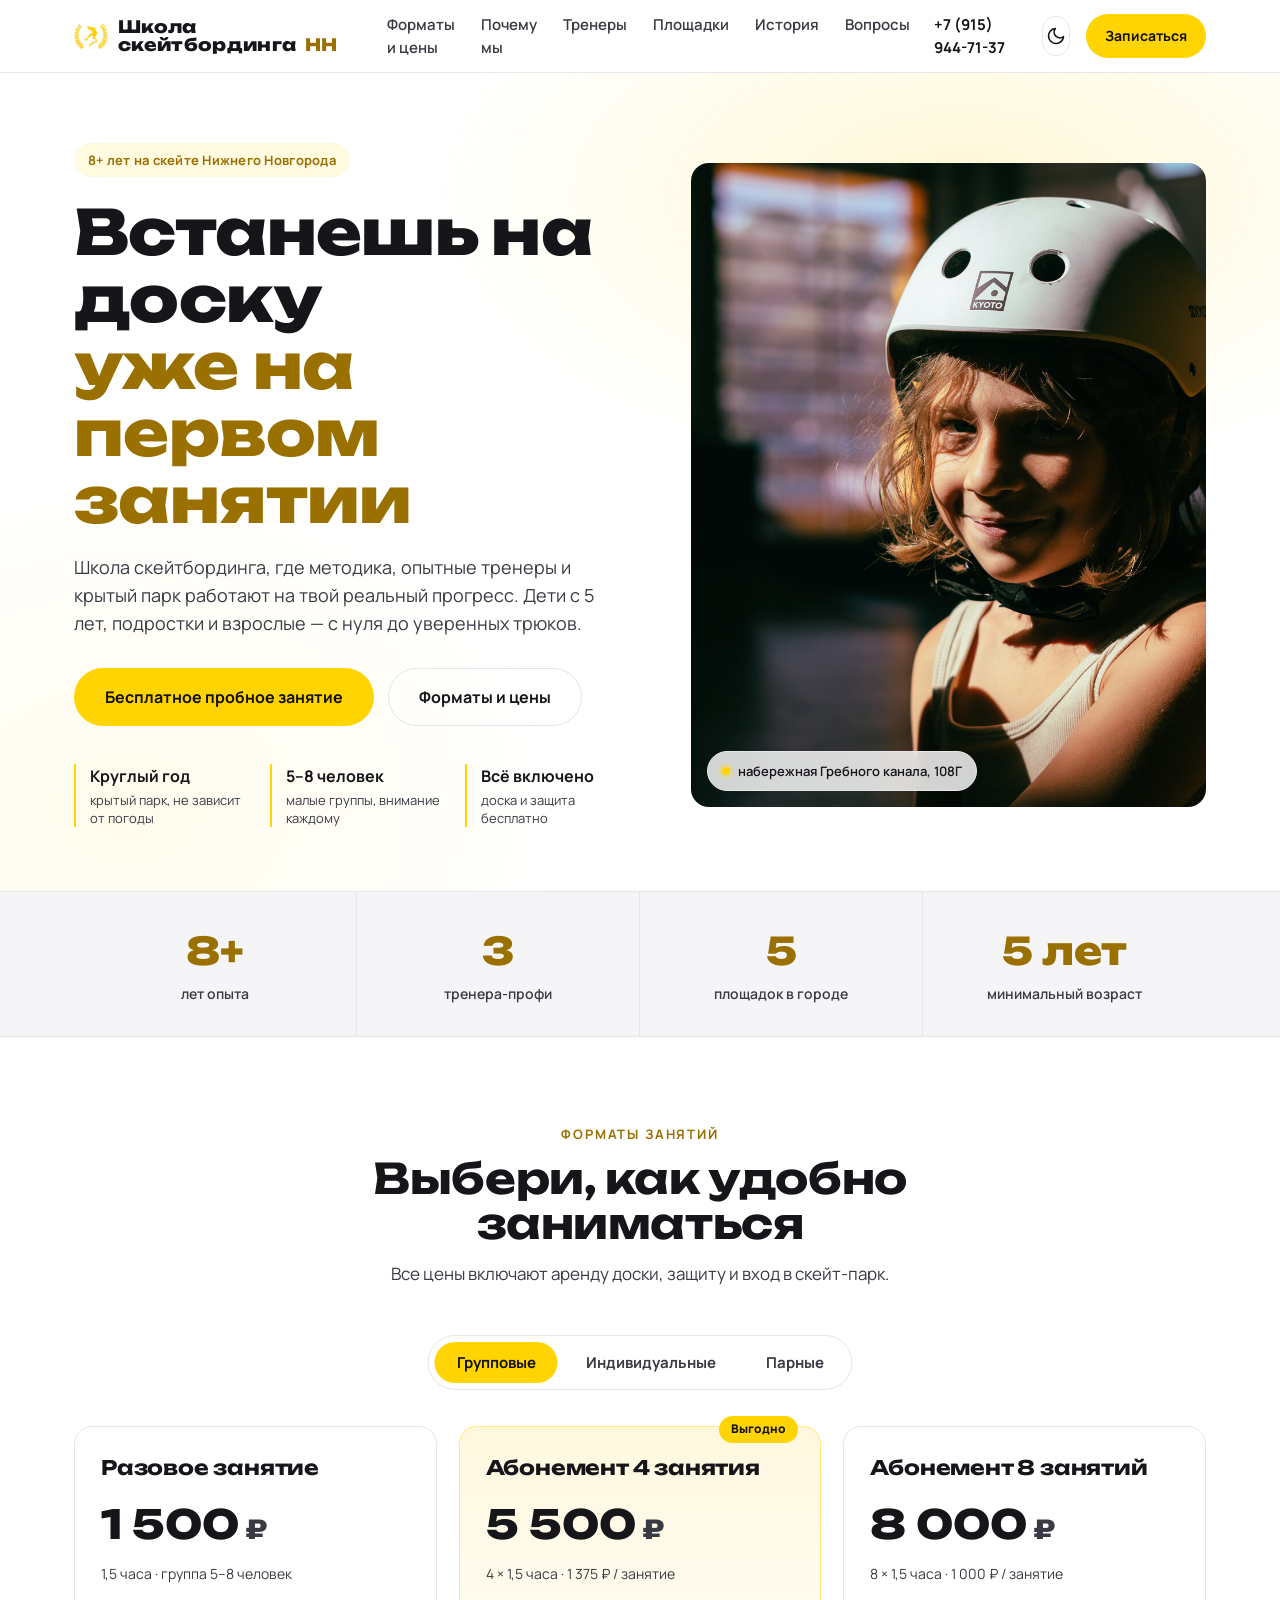
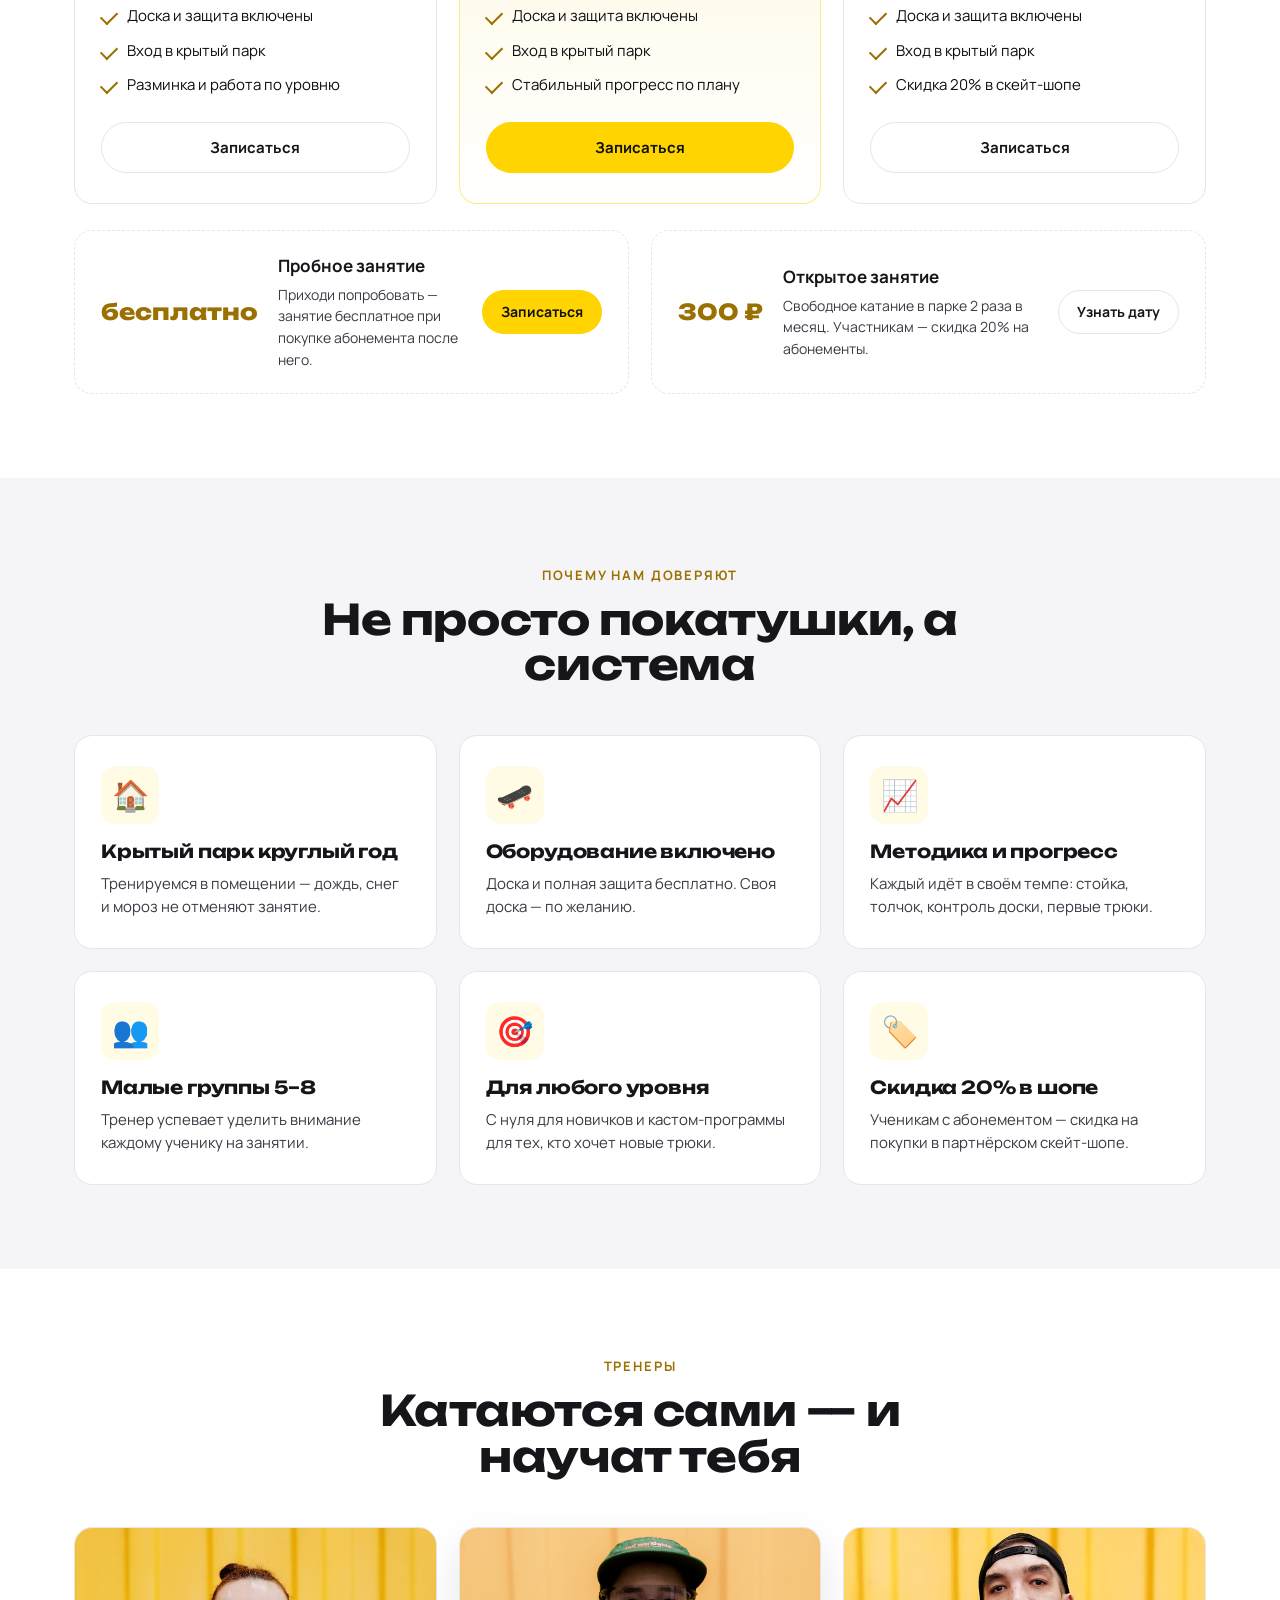
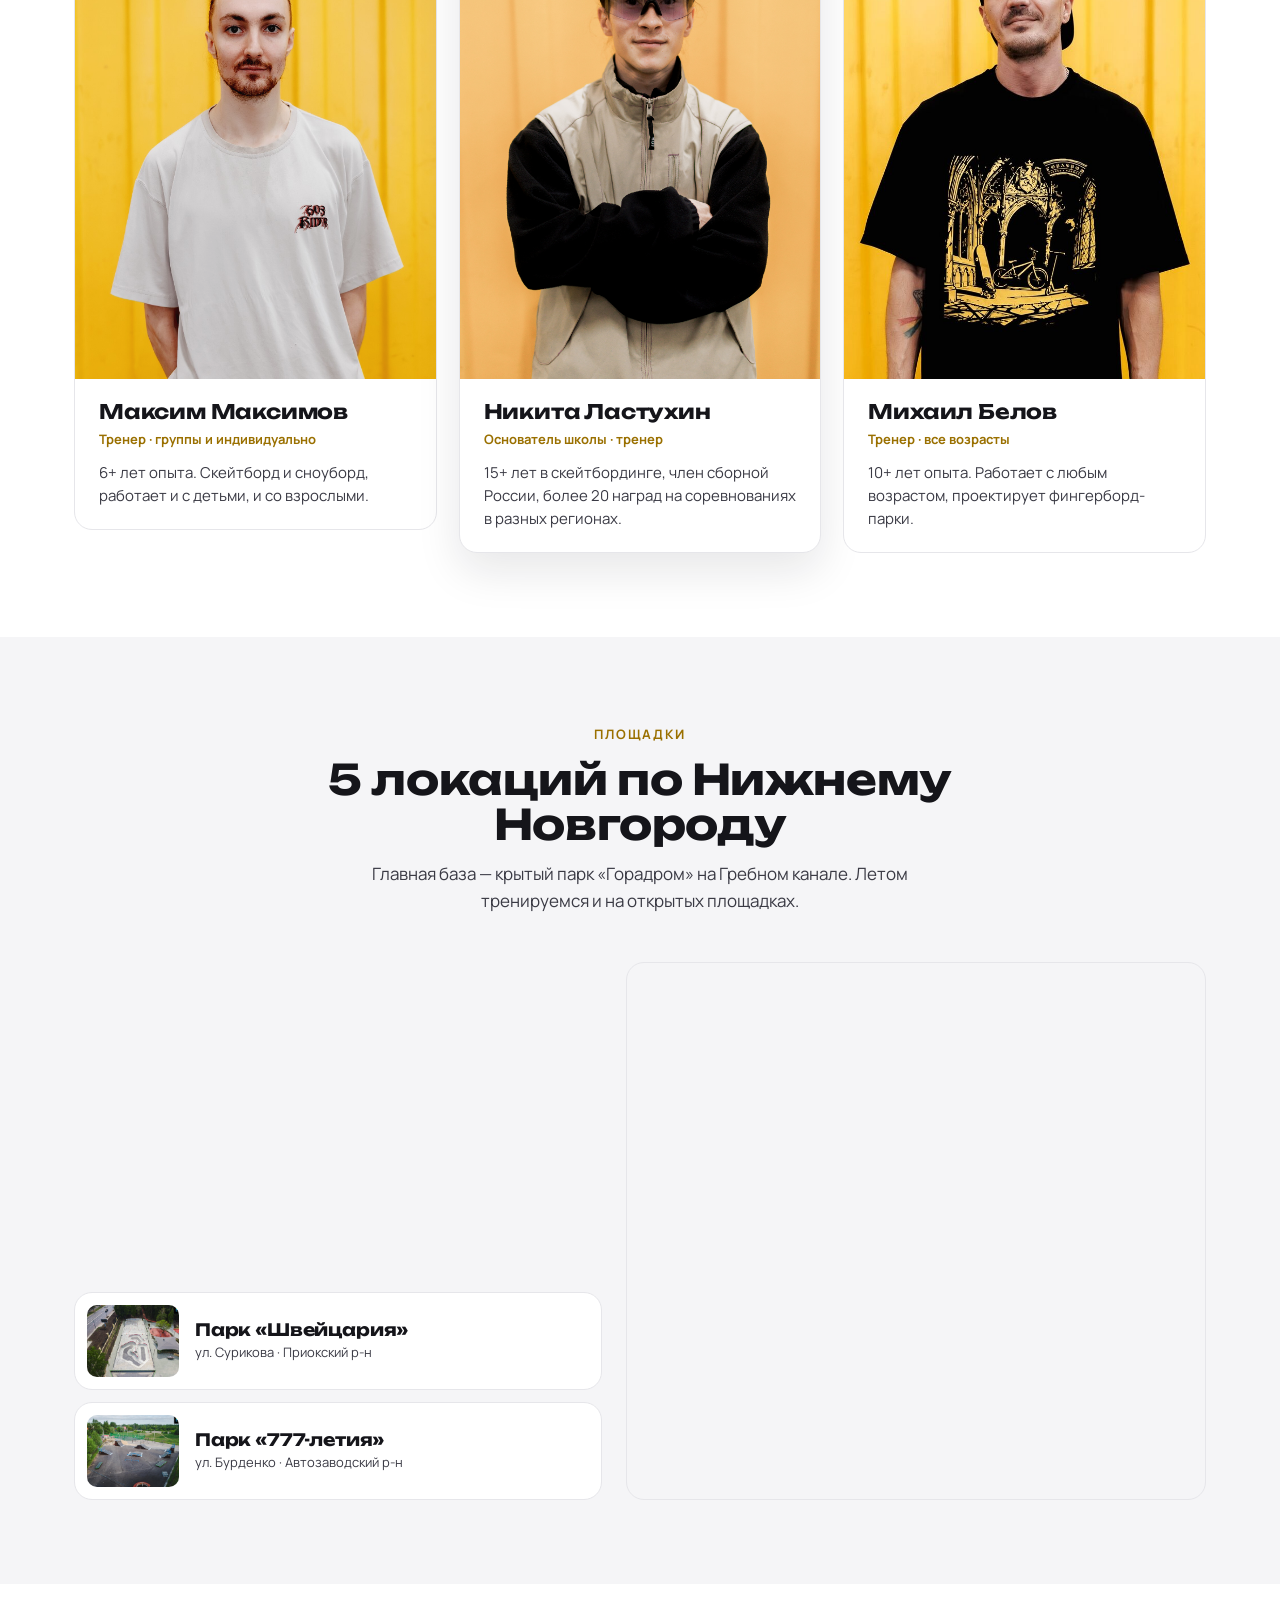
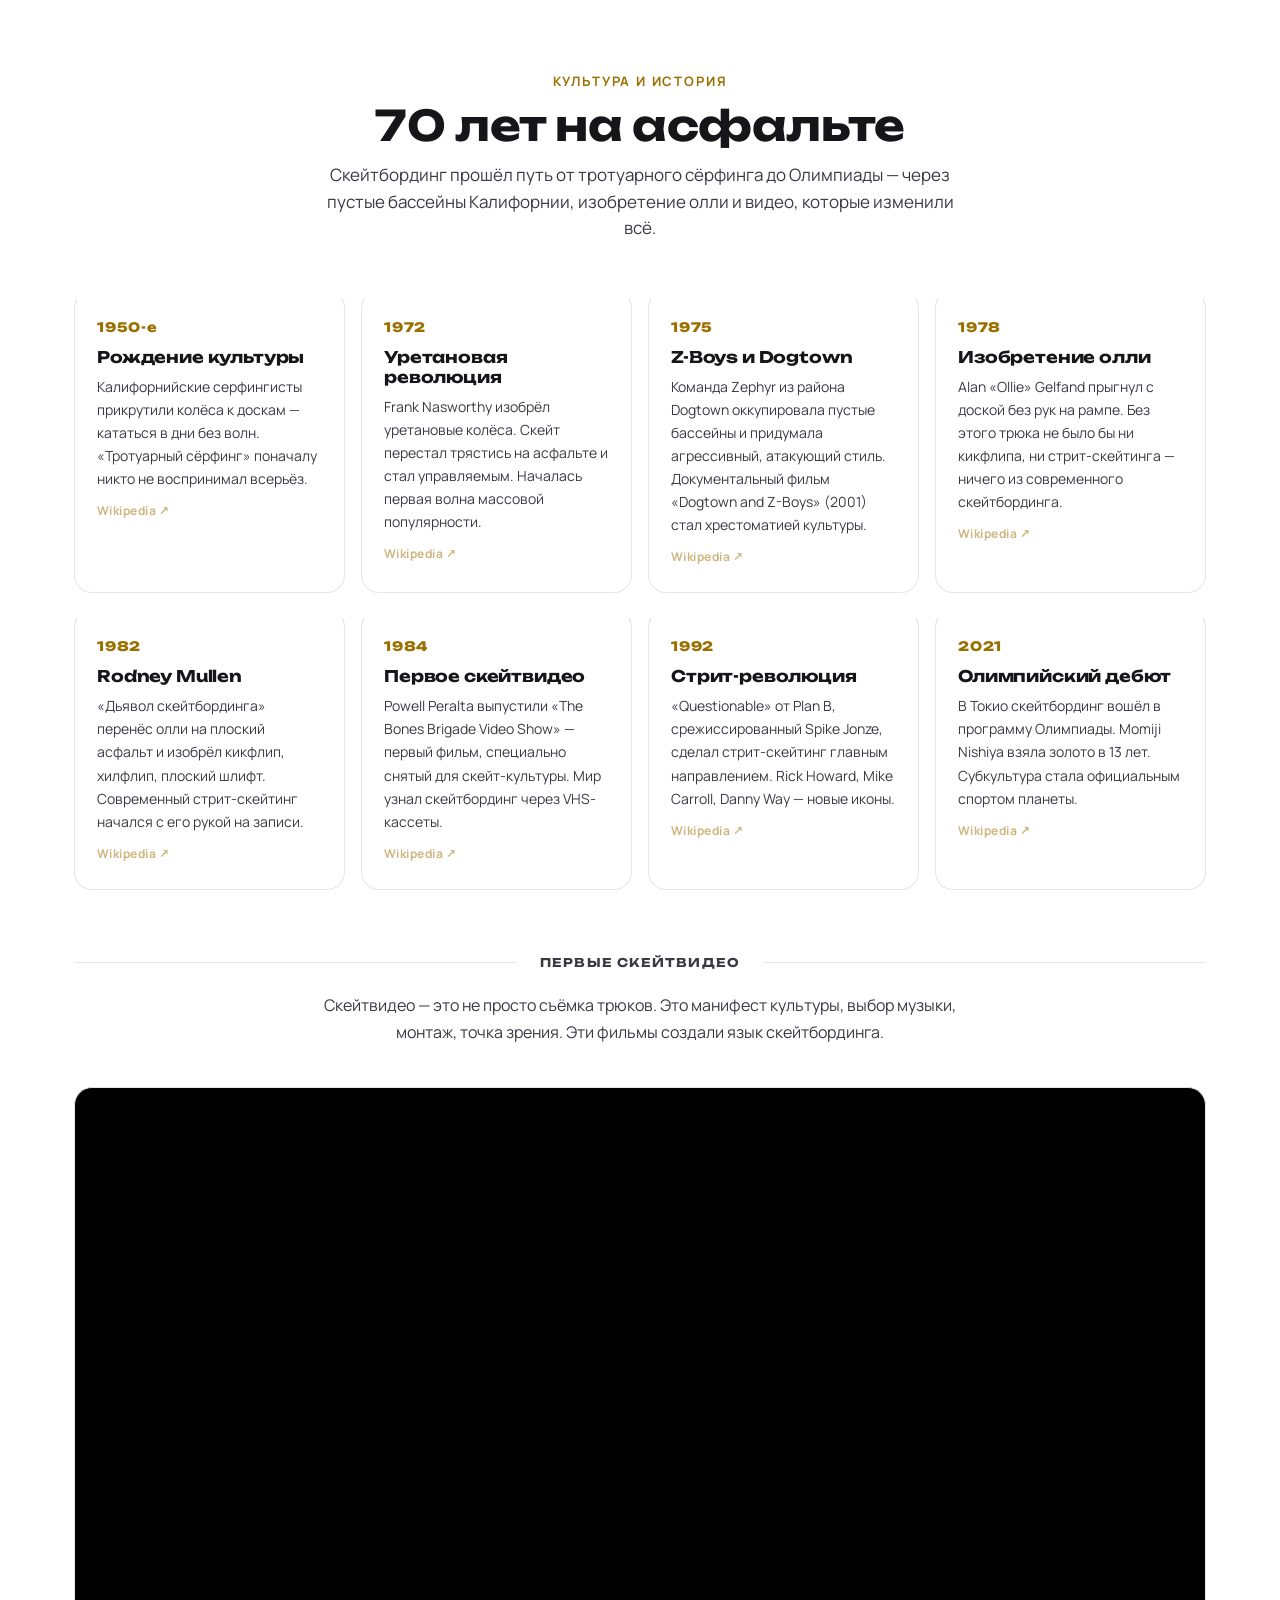
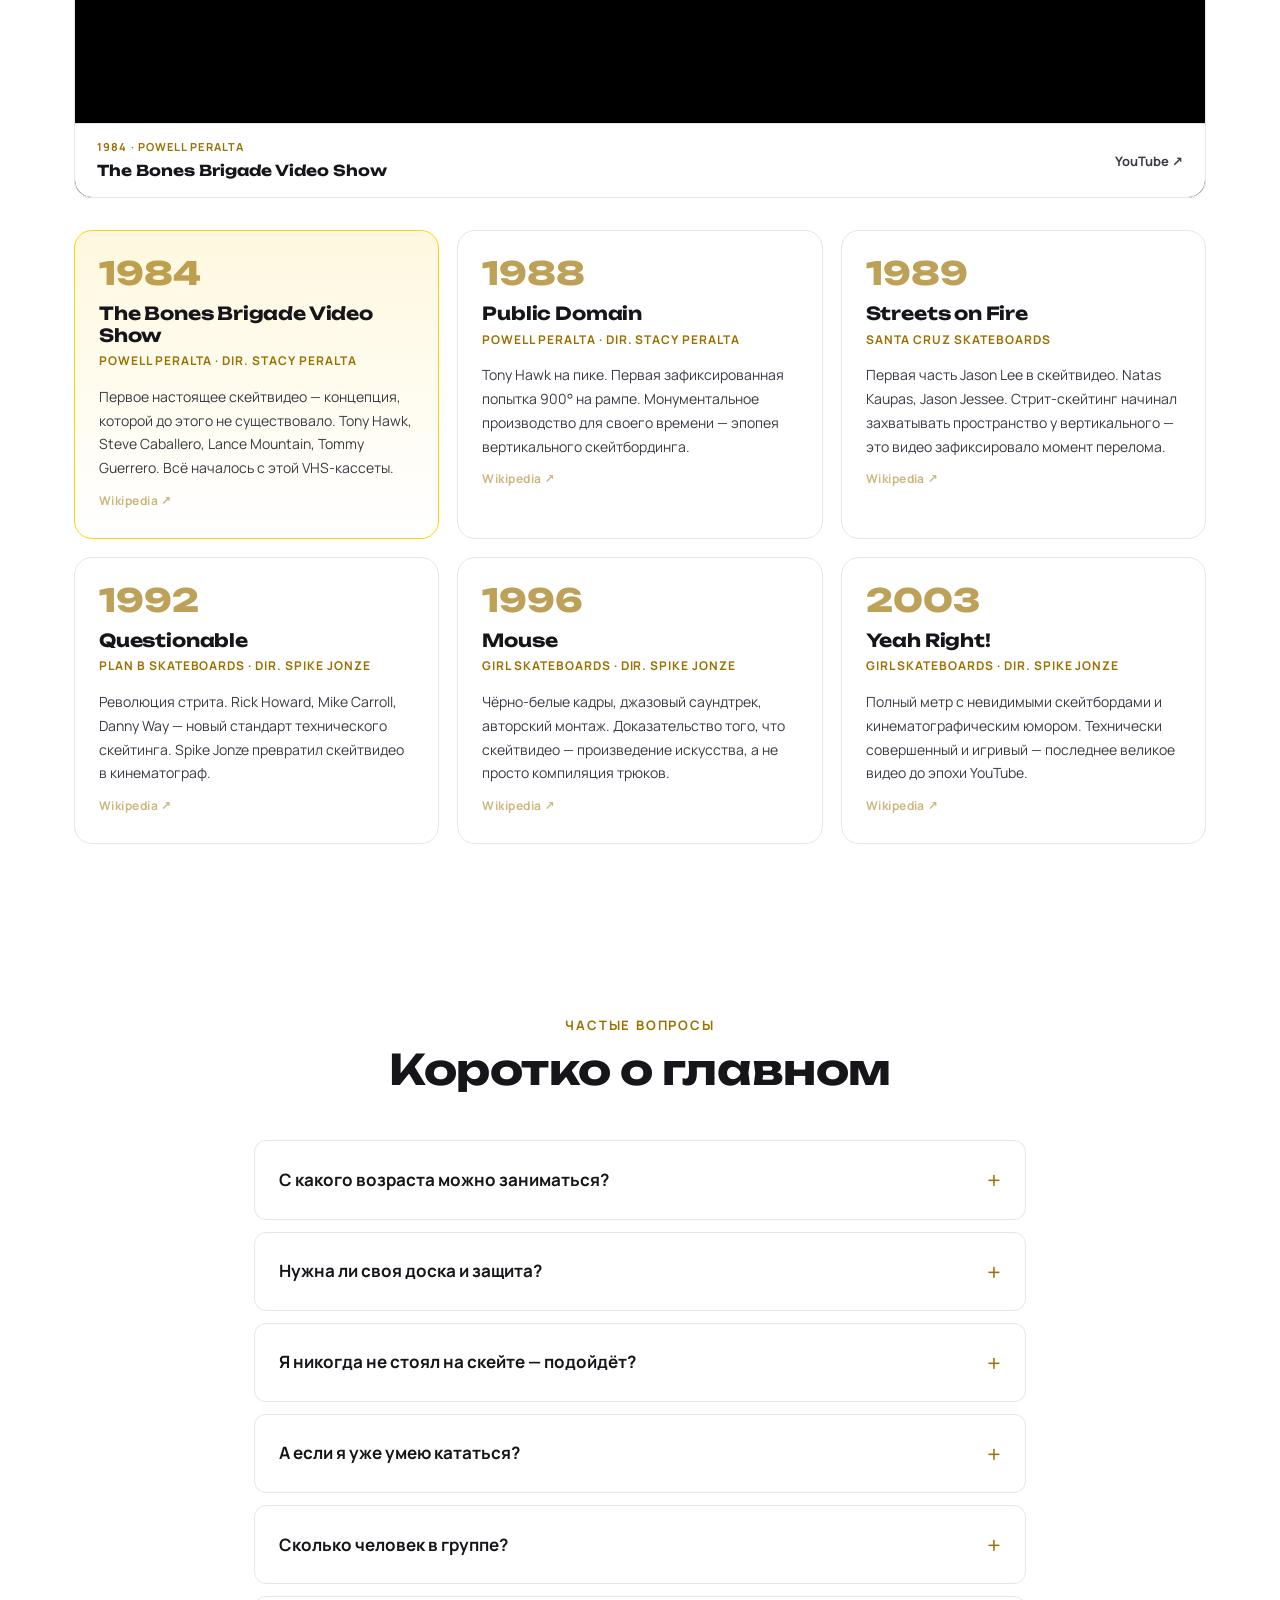
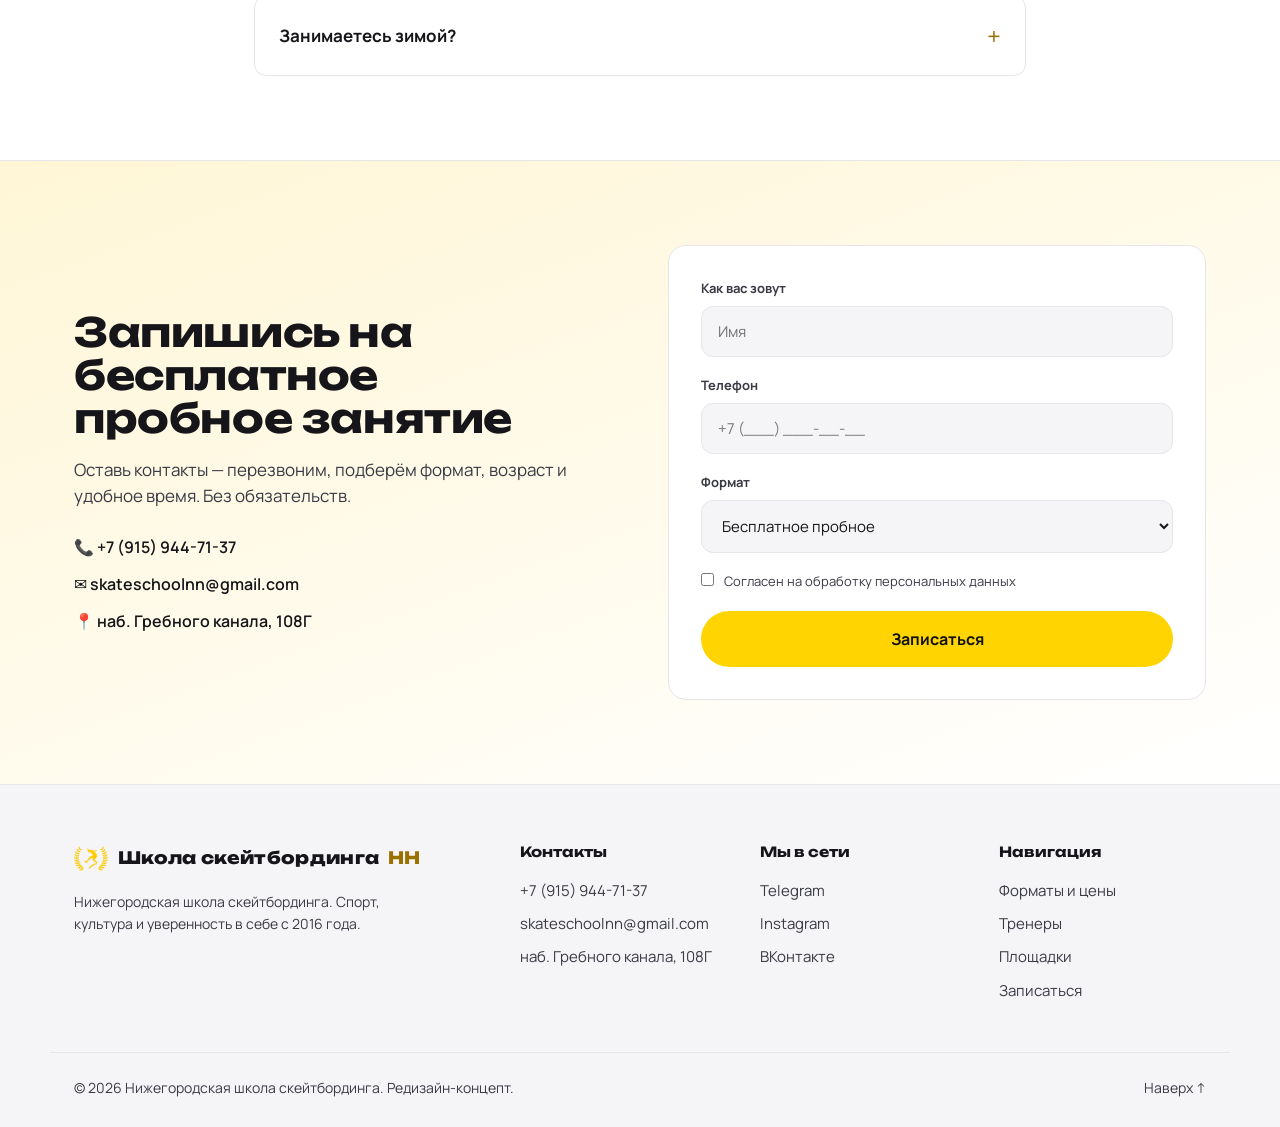
==== commit c09c433c: "add inline video player for skate videos in history section - Embedded YouTube player above the vide" ====
--- a/index.html
+++ b/index.html
@@ -452,48 +452,84 @@
       </div>
       <p class="history-lead">Скейтвидео — это не просто съёмка трюков. Это манифест культуры, выбор музыки, монтаж, точка зрения. Эти фильмы создали язык скейтбординга.</p>
 
+      <!-- Встроенный плеер -->
+      <div class="video-player" id="skatePlayer">
+        <div class="video-player__embed">
+          <iframe id="skateFrame"
+            src="https://www.youtube.com/embed/BVu9GQD0j0s"
+            frameborder="0" allowfullscreen loading="lazy"
+            allow="accelerometer; autoplay; clipboard-write; encrypted-media; gyroscope; picture-in-picture"
+            title="The Bones Brigade Video Show"></iframe>
+        </div>
+        <div class="video-player__meta">
+          <div class="video-player__info">
+            <span class="video-player__label" id="skateVideoLabel">1984 · Powell Peralta</span>
+            <span class="video-player__title" id="skateVideoTitle">The Bones Brigade Video Show</span>
+          </div>
+          <a class="video-player__yt" id="skateVideoYt" href="https://www.youtube.com/watch?v=BVu9GQD0j0s" target="_blank" rel="noopener">YouTube ↗</a>
+        </div>
+      </div>
+
       <div class="skate-videos">
-        <article class="video-card">
+        <article class="video-card is-active"
+          data-video-id="BVu9GQD0j0s"
+          data-video-title="The Bones Brigade Video Show"
+          data-video-label="1984 · Powell Peralta">
           <div class="video-card__year">1984</div>
           <h3 class="video-card__title">The Bones Brigade Video Show</h3>
           <span class="video-card__co">Powell Peralta · dir. Stacy Peralta</span>
           <p class="video-card__text">Первое настоящее скейтвидео — концепция, которой до этого не существовало. Tony Hawk, Steve Caballero, Lance Mountain, Tommy Guerrero. Всё началось с этой VHS-кассеты.</p>
-          <a class="video-card__source" href="https://en.wikipedia.org/wiki/The_Bones_Brigade_Video_Show" target="_blank" rel="noopener">Wikipedia ↗</a>
-        </article>
-        <article class="video-card">
+          <a class="video-card__source" href="https://en.wikipedia.org/wiki/The_Bones_Brigade_Video_Show" target="_blank" rel="noopener" onclick="event.stopPropagation()">Wikipedia ↗</a>
+        </article>
+        <article class="video-card"
+          data-video-id="AI365uIRo1A"
+          data-video-title="Public Domain"
+          data-video-label="1988 · Powell Peralta">
           <div class="video-card__year">1988</div>
           <h3 class="video-card__title">Public Domain</h3>
           <span class="video-card__co">Powell Peralta · dir. Stacy Peralta</span>
           <p class="video-card__text">Tony Hawk на пике. Первая зафиксированная попытка 900° на рампе. Монументальное производство для своего времени — эпопея вертикального скейтбординга.</p>
-          <a class="video-card__source" href="https://en.wikipedia.org/wiki/Public_Domain_(film)" target="_blank" rel="noopener">Wikipedia ↗</a>
-        </article>
-        <article class="video-card">
+          <a class="video-card__source" href="https://en.wikipedia.org/wiki/Public_Domain_(film)" target="_blank" rel="noopener" onclick="event.stopPropagation()">Wikipedia ↗</a>
+        </article>
+        <article class="video-card"
+          data-video-id="6eCXj_BHx9k"
+          data-video-title="Streets on Fire"
+          data-video-label="1989 · Santa Cruz Skateboards">
           <div class="video-card__year">1989</div>
-          <h3 class="video-card__title">Wheels of Fire</h3>
+          <h3 class="video-card__title">Streets on Fire</h3>
           <span class="video-card__co">Santa Cruz Skateboards</span>
-          <p class="video-card__text">Natas Kaupas, Jason Jessee, Eric Dressen. Видео Santa Cruz показало, что существует мир за пределами Powell. Ответ конкурентов из лагеря vert-скейтинга.</p>
-          <a class="video-card__source" href="https://en.wikipedia.org/wiki/Wheels_of_Fire_(film)" target="_blank" rel="noopener">Wikipedia ↗</a>
-        </article>
-        <article class="video-card">
+          <p class="video-card__text">Первая часть Jason Lee в скейтвидео. Natas Kaupas, Jason Jessee. Стрит-скейтинг начинал захватывать пространство у вертикального — это видео зафиксировало момент перелома.</p>
+          <a class="video-card__source" href="https://en.wikipedia.org/wiki/Santa_Cruz_Skateboards" target="_blank" rel="noopener" onclick="event.stopPropagation()">Wikipedia ↗</a>
+        </article>
+        <article class="video-card"
+          data-video-id="Kgr48SPEyS4"
+          data-video-title="Questionable"
+          data-video-label="1992 · Plan B Skateboards">
           <div class="video-card__year">1992</div>
           <h3 class="video-card__title">Questionable</h3>
           <span class="video-card__co">Plan B Skateboards · dir. Spike Jonze</span>
           <p class="video-card__text">Революция стрита. Rick Howard, Mike Carroll, Danny Way — новый стандарт технического скейтинга. Spike Jonze превратил скейтвидео в кинематограф.</p>
-          <a class="video-card__source" href="https://en.wikipedia.org/wiki/Questionable_(film)" target="_blank" rel="noopener">Wikipedia ↗</a>
-        </article>
-        <article class="video-card">
+          <a class="video-card__source" href="https://en.wikipedia.org/wiki/Questionable_(film)" target="_blank" rel="noopener" onclick="event.stopPropagation()">Wikipedia ↗</a>
+        </article>
+        <article class="video-card"
+          data-video-id="Qp_vOLB-OUE"
+          data-video-title="Mouse"
+          data-video-label="1996 · Girl Skateboards">
           <div class="video-card__year">1996</div>
           <h3 class="video-card__title">Mouse</h3>
           <span class="video-card__co">Girl Skateboards · dir. Spike Jonze</span>
           <p class="video-card__text">Чёрно-белые кадры, джазовый саундтрек, авторский монтаж. Доказательство того, что скейтвидео — произведение искусства, а не просто компиляция трюков.</p>
-          <a class="video-card__source" href="https://en.wikipedia.org/wiki/Mouse_(video)" target="_blank" rel="noopener">Wikipedia ↗</a>
-        </article>
-        <article class="video-card">
+          <a class="video-card__source" href="https://en.wikipedia.org/wiki/Mouse_(video)" target="_blank" rel="noopener" onclick="event.stopPropagation()">Wikipedia ↗</a>
+        </article>
+        <article class="video-card"
+          data-video-id="52-62ywYPsk"
+          data-video-title="Yeah Right!"
+          data-video-label="2003 · Girl Skateboards">
           <div class="video-card__year">2003</div>
           <h3 class="video-card__title">Yeah Right!</h3>
           <span class="video-card__co">Girl Skateboards · dir. Spike Jonze</span>
           <p class="video-card__text">Полный метр с невидимыми скейтбордами и кинематографическим юмором. Технически совершенный и игривый — последнее великое видео до эпохи YouTube.</p>
-          <a class="video-card__source" href="https://en.wikipedia.org/wiki/Yeah_Right!" target="_blank" rel="noopener">Wikipedia ↗</a>
+          <a class="video-card__source" href="https://en.wikipedia.org/wiki/Yeah_Right!" target="_blank" rel="noopener" onclick="event.stopPropagation()">Wikipedia ↗</a>
         </article>
       </div>
     </div>
--- a/styles.css
+++ b/styles.css
@@ -351,6 +351,59 @@
   line-height: 1.7;
 }
 
+/* ── Video player ── */
+.video-player {
+  background: #000;
+  border: 1px solid var(--line);
+  border-radius: var(--radius);
+  overflow: hidden;
+  margin-bottom: 32px;
+}
+.video-player__embed {
+  position: relative;
+  width: 100%;
+  aspect-ratio: 16 / 9;
+}
+.video-player__embed iframe {
+  position: absolute;
+  inset: 0;
+  width: 100%;
+  height: 100%;
+  display: block;
+}
+.video-player__meta {
+  display: flex;
+  align-items: center;
+  justify-content: space-between;
+  gap: 16px;
+  padding: 14px 22px;
+  background: var(--bg-card);
+  border-top: 1px solid var(--line);
+}
+.video-player__label {
+  display: block;
+  font-size: 11px;
+  font-weight: 700;
+  color: var(--accent-text);
+  letter-spacing: .1em;
+  text-transform: uppercase;
+  margin-bottom: 3px;
+}
+.video-player__title {
+  font-family: 'Unbounded', sans-serif;
+  font-size: 15px;
+  font-weight: 700;
+}
+.video-player__yt {
+  font-size: 13px;
+  font-weight: 700;
+  color: var(--muted);
+  white-space: nowrap;
+  flex-shrink: 0;
+  transition: color .2s;
+}
+.video-player__yt:hover { color: var(--accent-text); }
+
 .skate-videos {
   display: grid;
   grid-template-columns: repeat(3, 1fr);
@@ -361,7 +414,12 @@
   border: 1px solid var(--line);
   border-radius: var(--radius);
   padding: 26px 24px;
-  transition: transform .25s var(--ease), border-color .25s;
+  cursor: pointer;
+  transition: transform .25s var(--ease), border-color .25s, background .25s;
+}
+.video-card.is-active {
+  border-color: var(--accent);
+  background: var(--feature-fill);
 }
 .video-card:hover {
   transform: translateY(-5px);
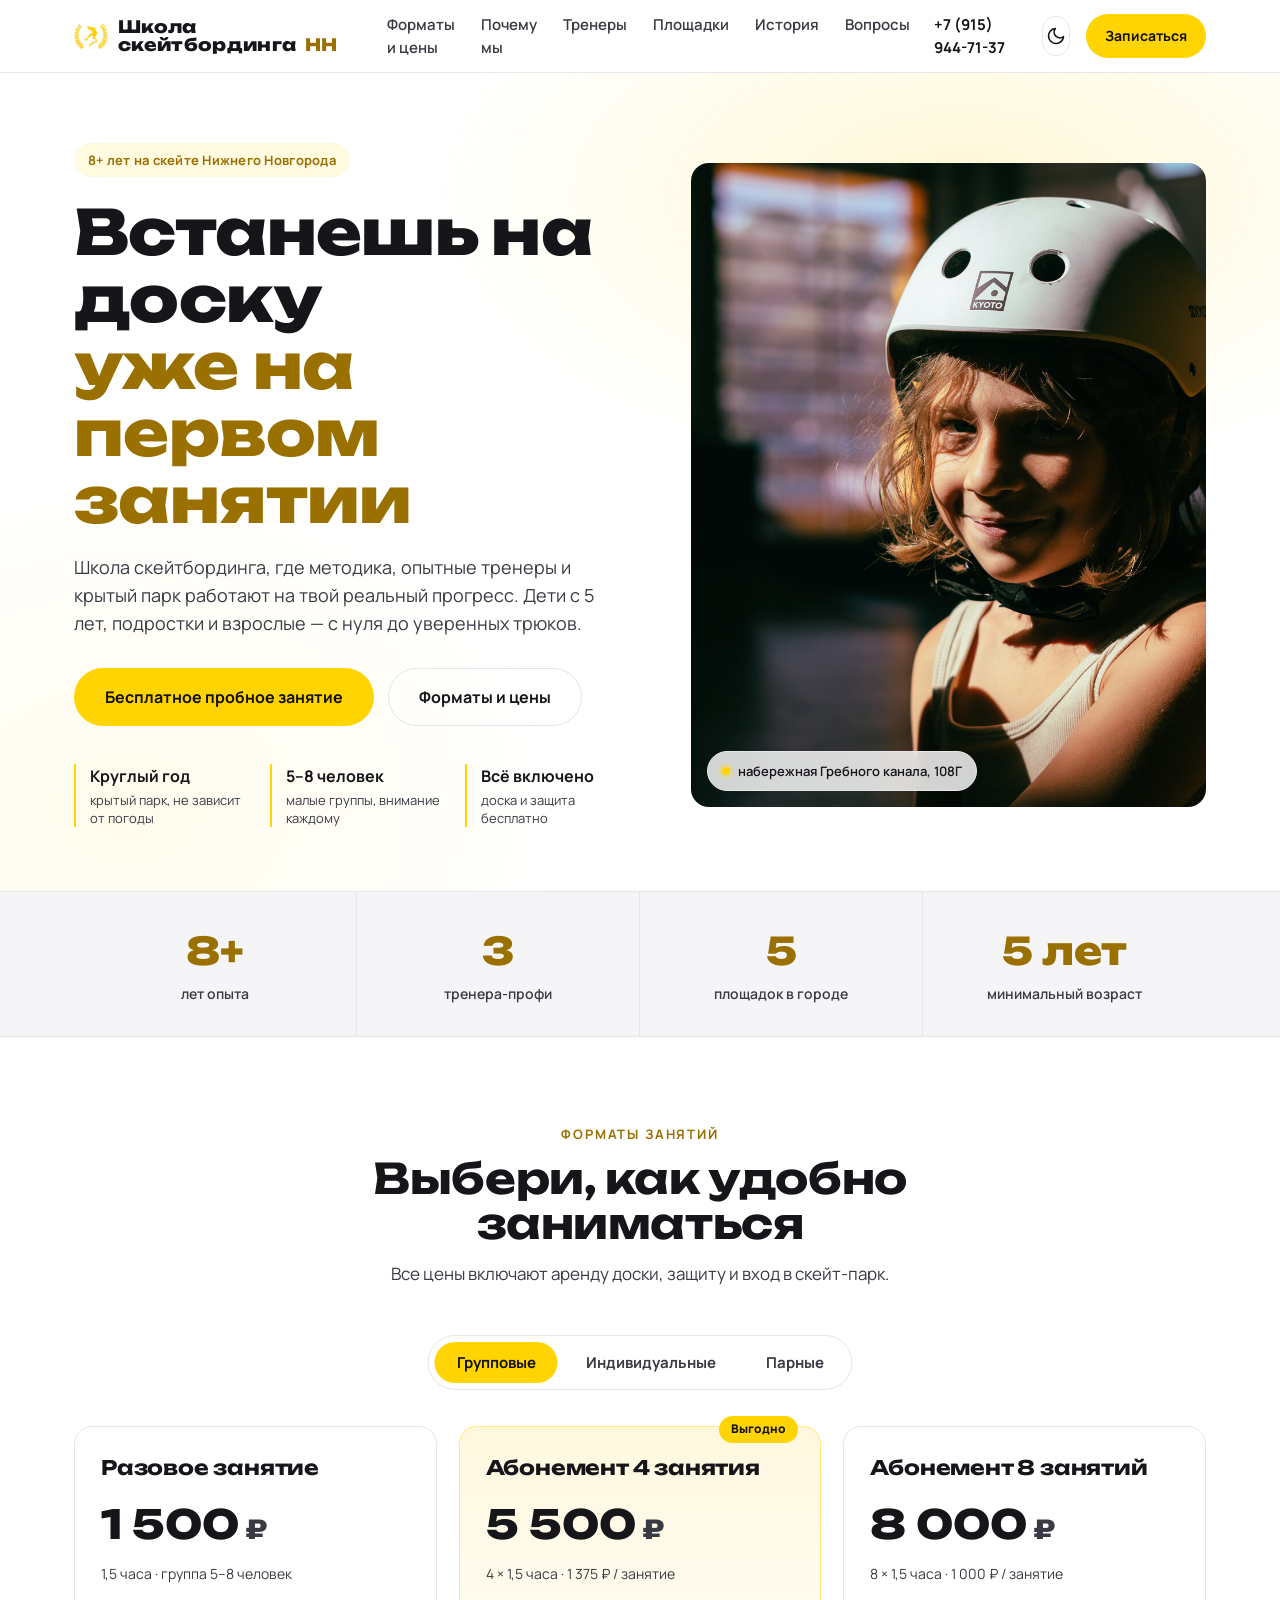
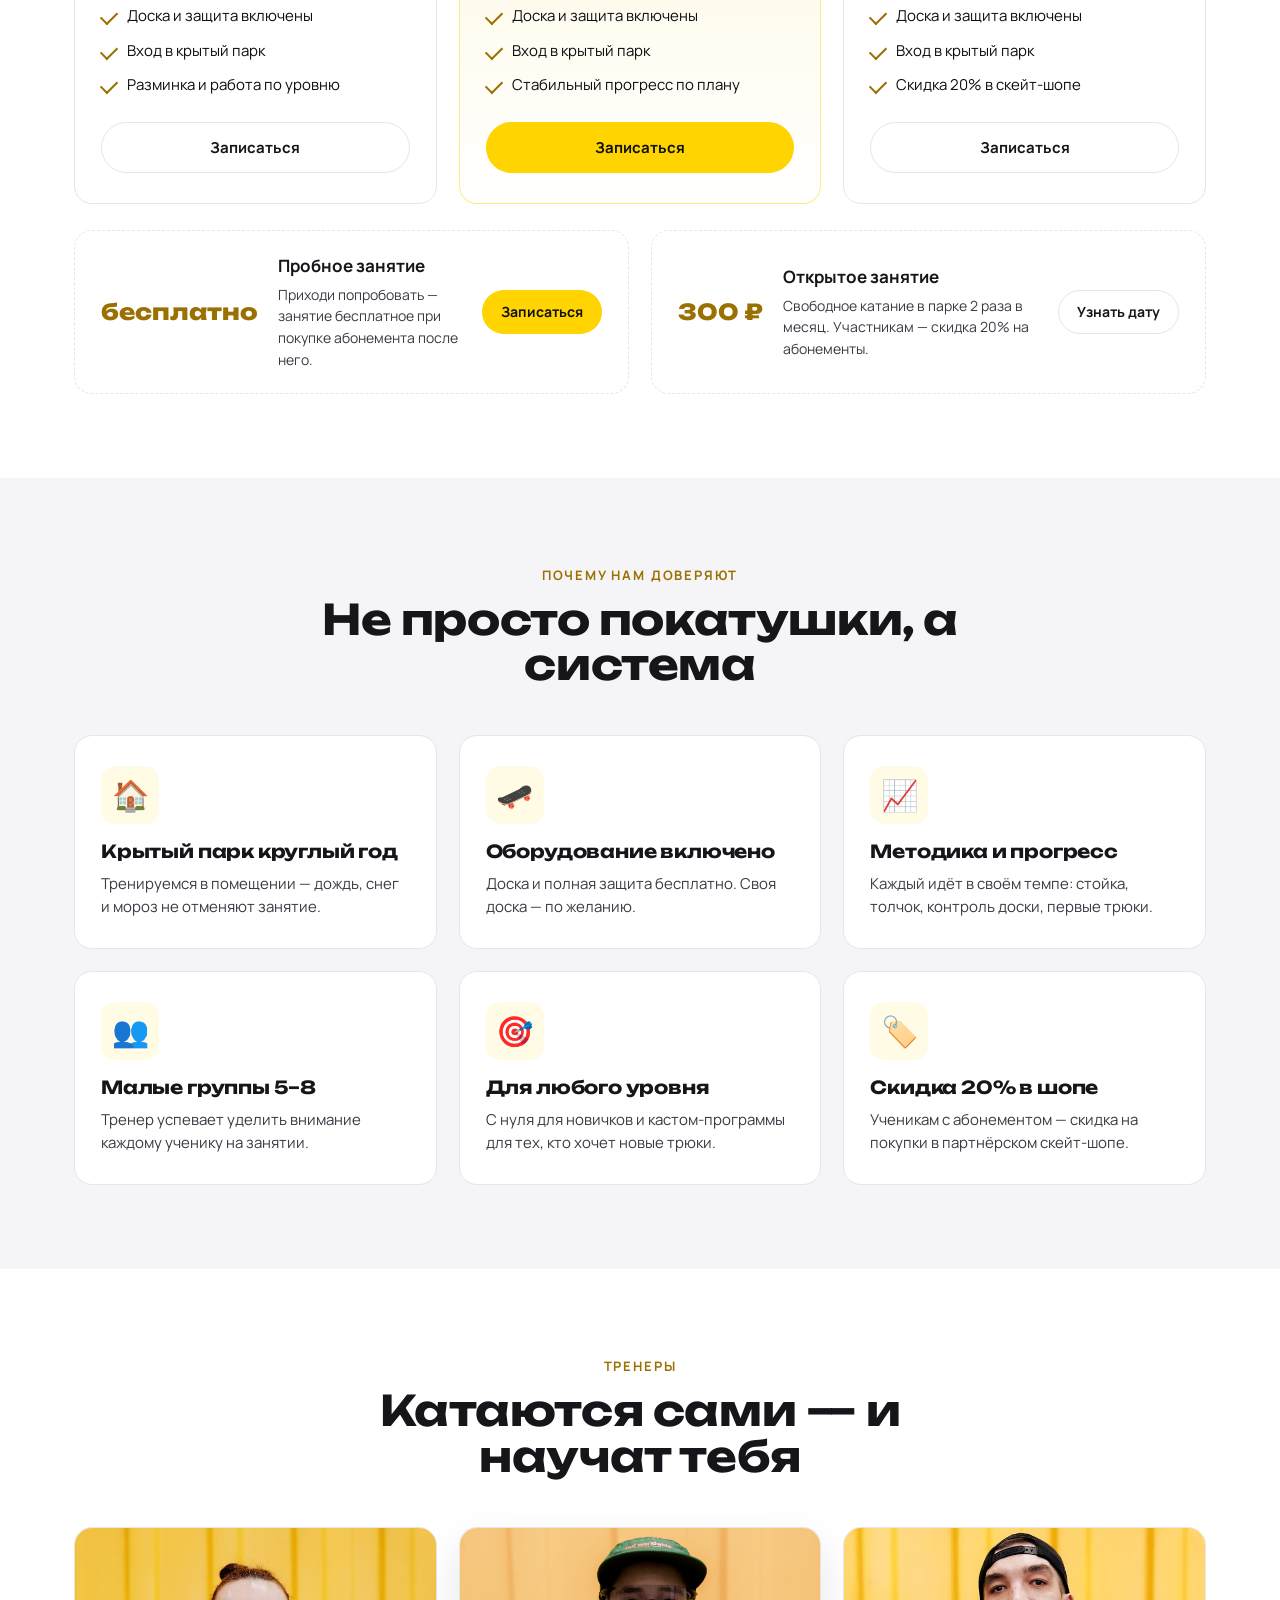
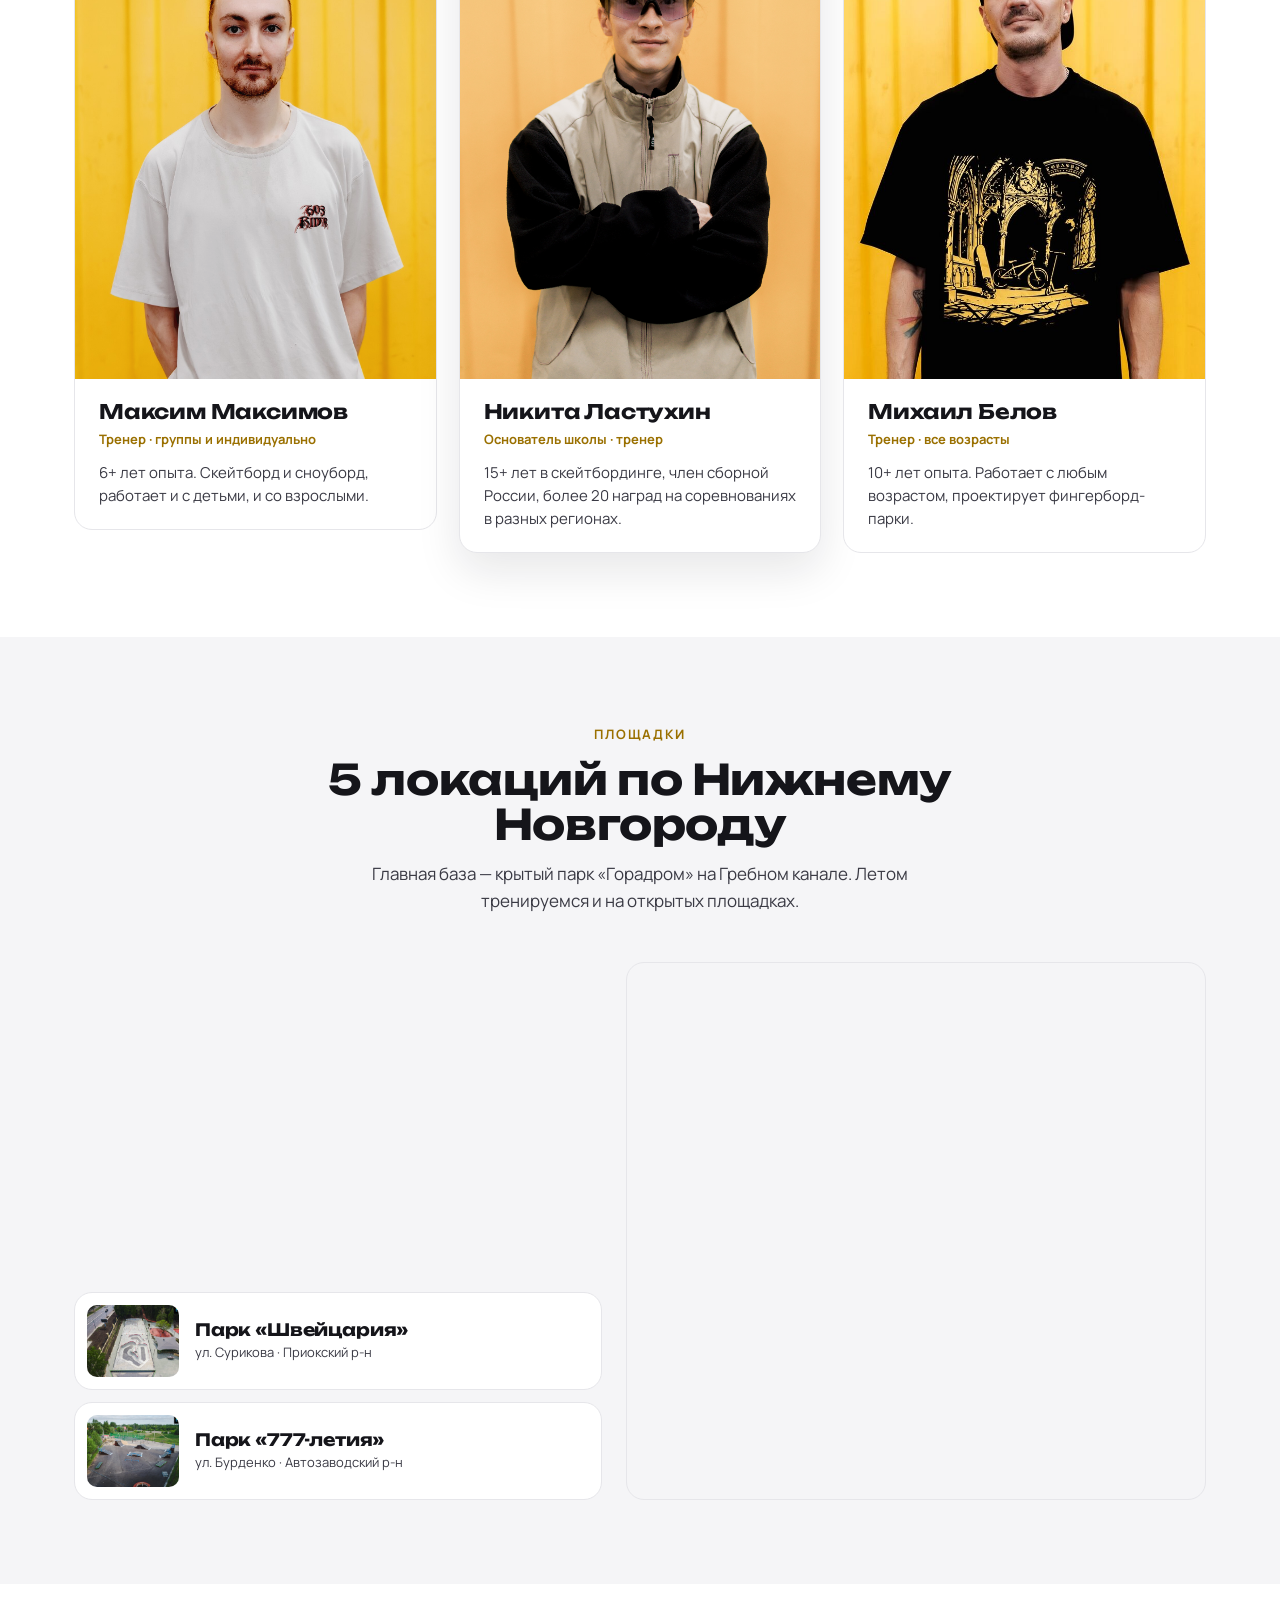
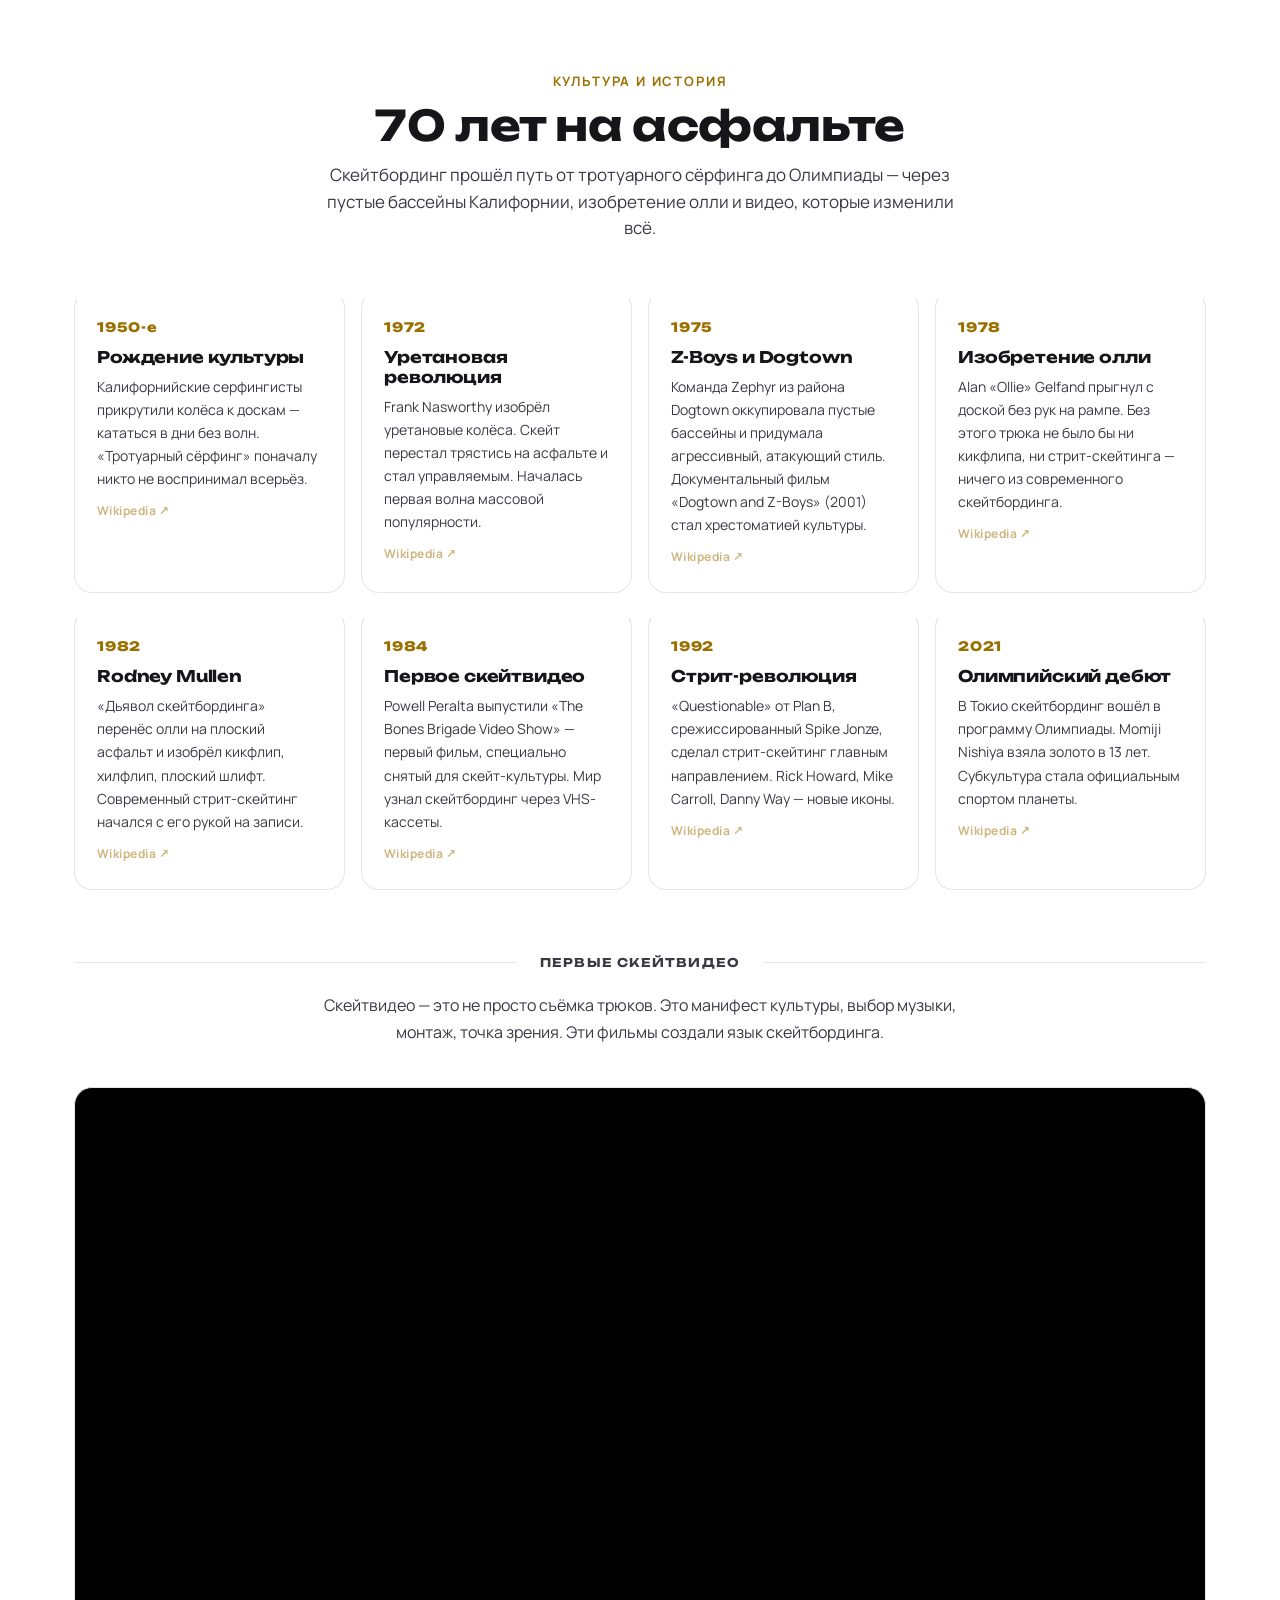
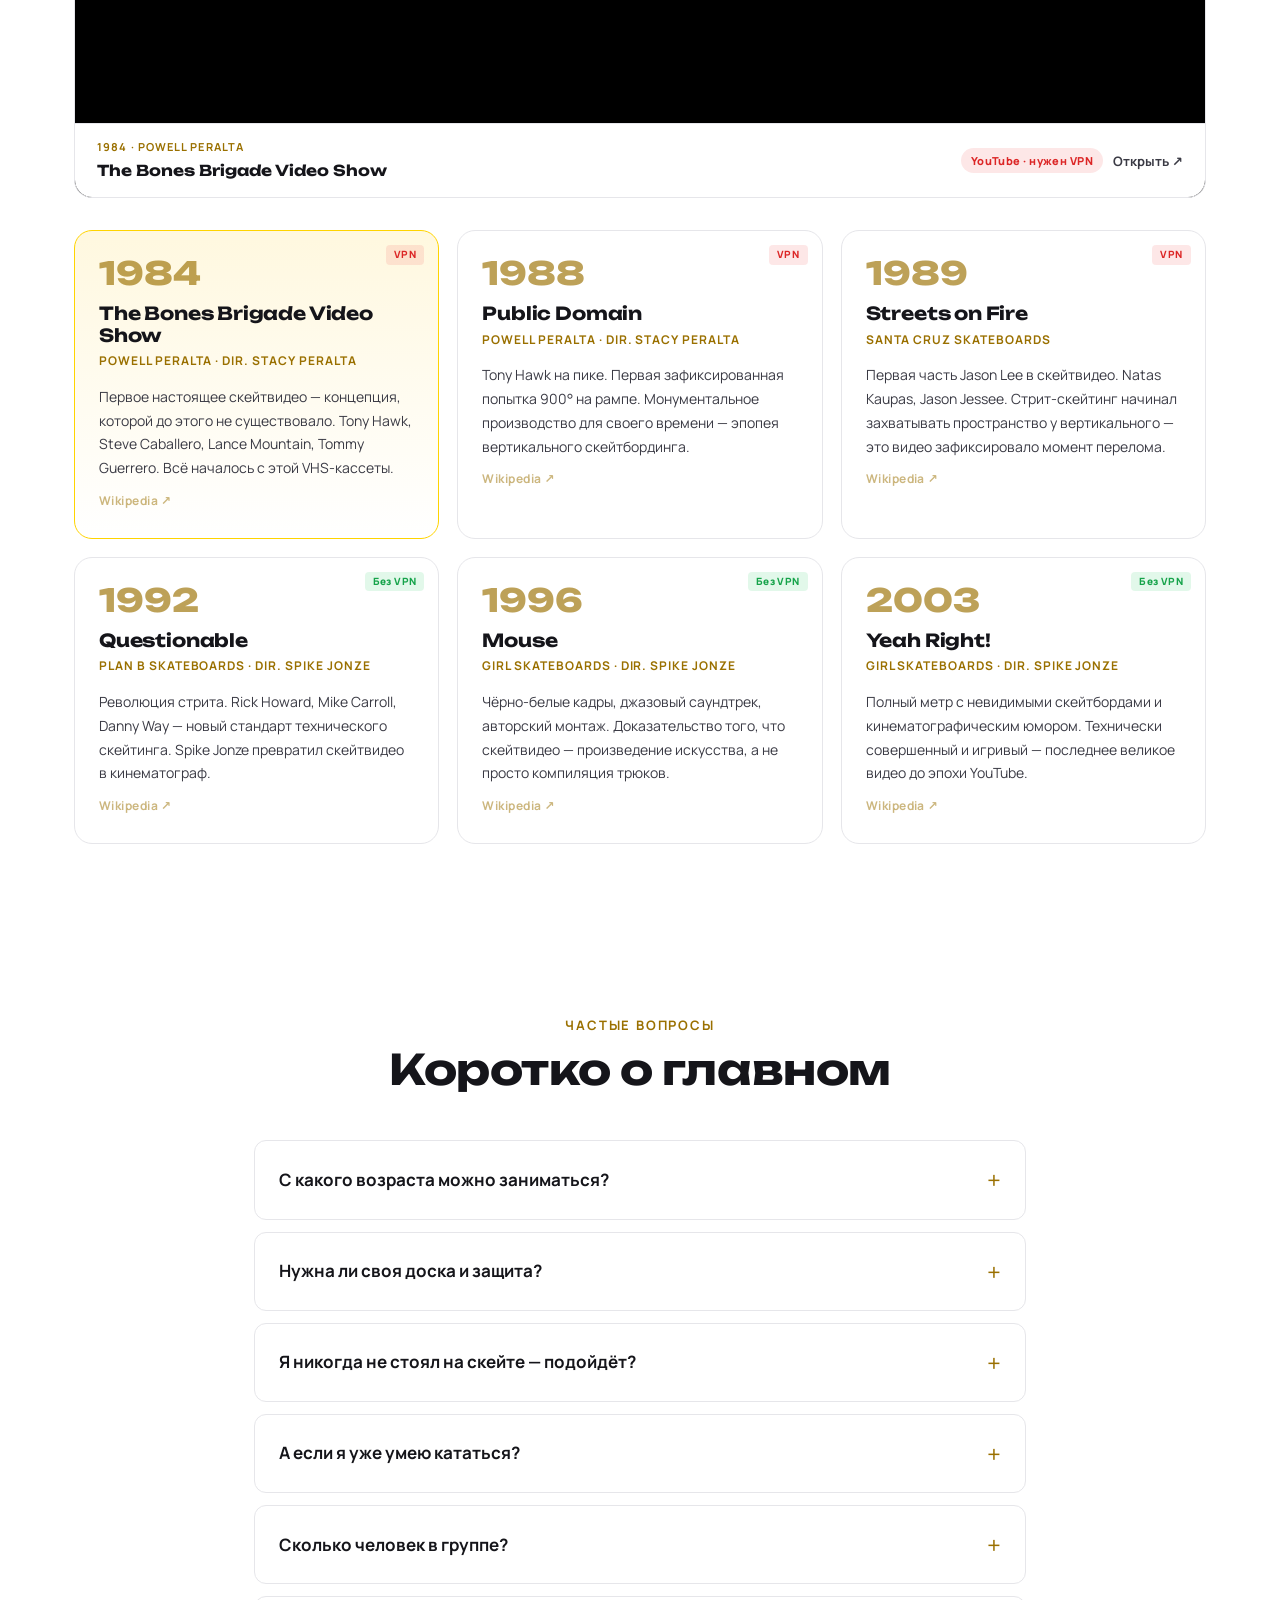
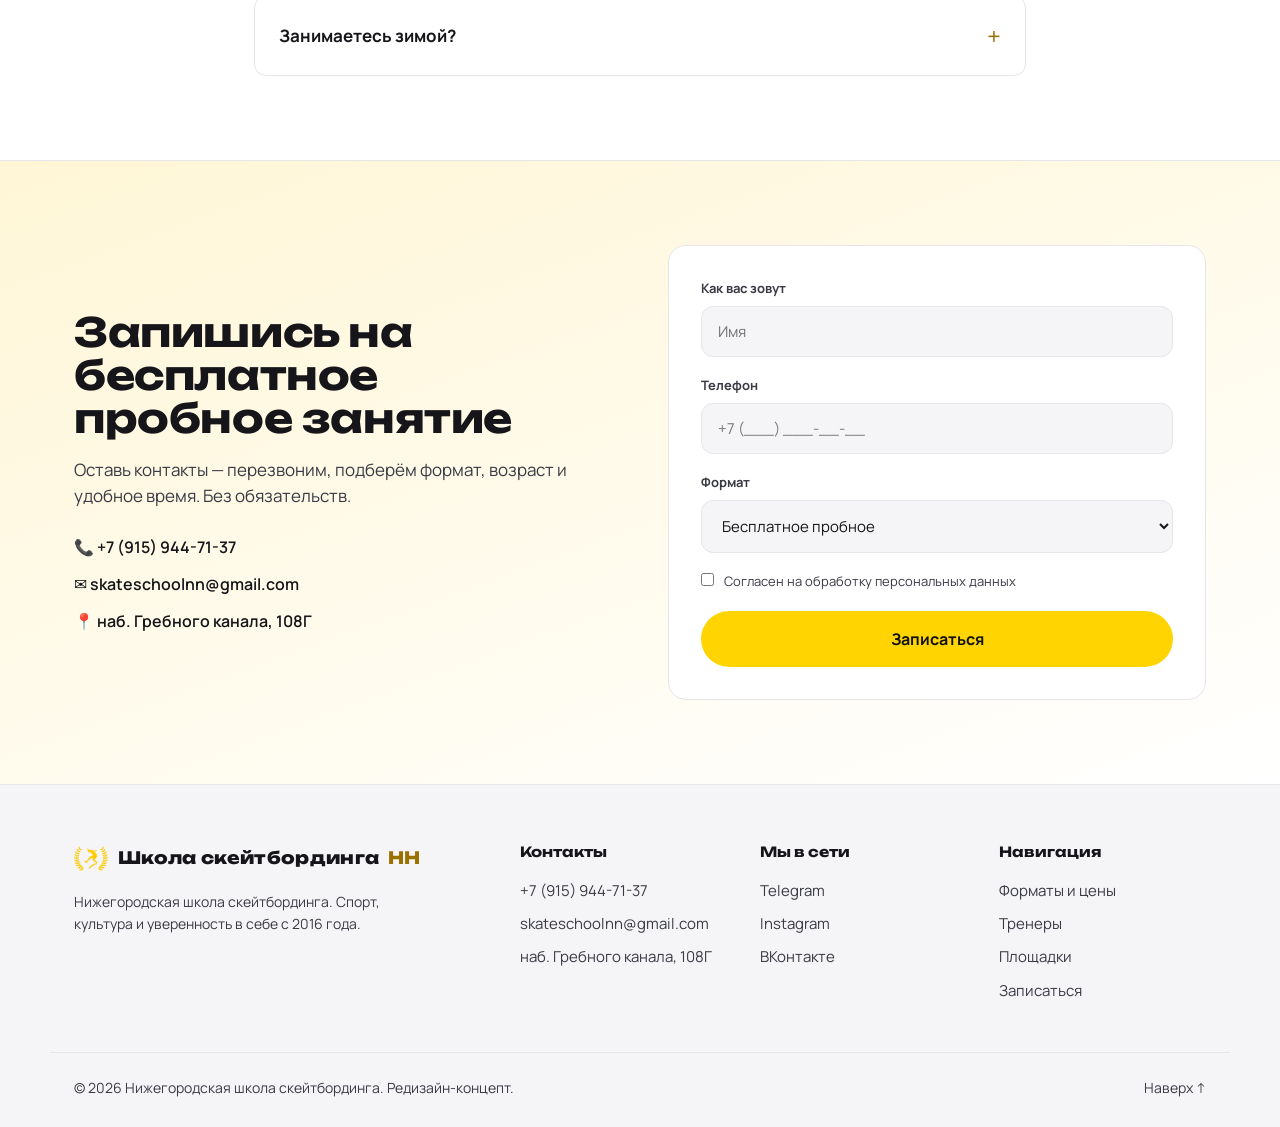
==== commit 57f77a75: "video player: dual-source support — archive.org (no VPN) + YouTube Questionable (1992), Mouse (1996)" ====
--- a/index.html
+++ b/index.html
@@ -466,13 +466,21 @@
             <span class="video-player__label" id="skateVideoLabel">1984 · Powell Peralta</span>
             <span class="video-player__title" id="skateVideoTitle">The Bones Brigade Video Show</span>
           </div>
-          <a class="video-player__yt" id="skateVideoYt" href="https://www.youtube.com/watch?v=BVu9GQD0j0s" target="_blank" rel="noopener">YouTube ↗</a>
+          <div class="video-player__right">
+            <span class="video-player__badge" id="skateBadge" data-src="youtube">YouTube · нужен VPN</span>
+            <a class="video-player__yt" id="skateVideoYt"
+              href="https://www.youtube.com/watch?v=BVu9GQD0j0s"
+              target="_blank" rel="noopener">Открыть ↗</a>
+          </div>
         </div>
       </div>
 
       <div class="skate-videos">
+        <!-- YouTube (нужен VPN) -->
         <article class="video-card is-active"
-          data-video-id="BVu9GQD0j0s"
+          data-embed-url="https://www.youtube.com/embed/BVu9GQD0j0s"
+          data-ext-url="https://www.youtube.com/watch?v=BVu9GQD0j0s"
+          data-src-type="youtube"
           data-video-title="The Bones Brigade Video Show"
           data-video-label="1984 · Powell Peralta">
           <div class="video-card__year">1984</div>
@@ -482,7 +490,9 @@
           <a class="video-card__source" href="https://en.wikipedia.org/wiki/The_Bones_Brigade_Video_Show" target="_blank" rel="noopener" onclick="event.stopPropagation()">Wikipedia ↗</a>
         </article>
         <article class="video-card"
-          data-video-id="AI365uIRo1A"
+          data-embed-url="https://www.youtube.com/embed/AI365uIRo1A"
+          data-ext-url="https://www.youtube.com/watch?v=AI365uIRo1A"
+          data-src-type="youtube"
           data-video-title="Public Domain"
           data-video-label="1988 · Powell Peralta">
           <div class="video-card__year">1988</div>
@@ -492,7 +502,9 @@
           <a class="video-card__source" href="https://en.wikipedia.org/wiki/Public_Domain_(film)" target="_blank" rel="noopener" onclick="event.stopPropagation()">Wikipedia ↗</a>
         </article>
         <article class="video-card"
-          data-video-id="6eCXj_BHx9k"
+          data-embed-url="https://www.youtube.com/embed/QPPDrhuB5Ns"
+          data-ext-url="https://www.youtube.com/watch?v=QPPDrhuB5Ns"
+          data-src-type="youtube"
           data-video-title="Streets on Fire"
           data-video-label="1989 · Santa Cruz Skateboards">
           <div class="video-card__year">1989</div>
@@ -501,8 +513,11 @@
           <p class="video-card__text">Первая часть Jason Lee в скейтвидео. Natas Kaupas, Jason Jessee. Стрит-скейтинг начинал захватывать пространство у вертикального — это видео зафиксировало момент перелома.</p>
           <a class="video-card__source" href="https://en.wikipedia.org/wiki/Santa_Cruz_Skateboards" target="_blank" rel="noopener" onclick="event.stopPropagation()">Wikipedia ↗</a>
         </article>
+        <!-- Archive.org (без VPN) -->
         <article class="video-card"
-          data-video-id="Kgr48SPEyS4"
+          data-embed-url="https://archive.org/embed/plan-b-questionable-1992_202308"
+          data-ext-url="https://archive.org/details/plan-b-questionable-1992_202308"
+          data-src-type="archive"
           data-video-title="Questionable"
           data-video-label="1992 · Plan B Skateboards">
           <div class="video-card__year">1992</div>
@@ -512,7 +527,9 @@
           <a class="video-card__source" href="https://en.wikipedia.org/wiki/Questionable_(film)" target="_blank" rel="noopener" onclick="event.stopPropagation()">Wikipedia ↗</a>
         </article>
         <article class="video-card"
-          data-video-id="Qp_vOLB-OUE"
+          data-embed-url="https://archive.org/embed/mouse_201911"
+          data-ext-url="https://archive.org/details/mouse_201911"
+          data-src-type="archive"
           data-video-title="Mouse"
           data-video-label="1996 · Girl Skateboards">
           <div class="video-card__year">1996</div>
@@ -522,7 +539,9 @@
           <a class="video-card__source" href="https://en.wikipedia.org/wiki/Mouse_(video)" target="_blank" rel="noopener" onclick="event.stopPropagation()">Wikipedia ↗</a>
         </article>
         <article class="video-card"
-          data-video-id="52-62ywYPsk"
+          data-embed-url="https://archive.org/embed/yeah-right-girl"
+          data-ext-url="https://archive.org/details/yeah-right-girl"
+          data-src-type="archive"
           data-video-title="Yeah Right!"
           data-video-label="2003 · Girl Skateboards">
           <div class="video-card__year">2003</div>
--- a/styles.css
+++ b/styles.css
@@ -394,15 +394,67 @@
   font-size: 15px;
   font-weight: 700;
 }
+.video-player__right {
+  display: flex;
+  align-items: center;
+  gap: 10px;
+  flex-shrink: 0;
+}
+.video-player__badge {
+  font-size: 11px;
+  font-weight: 800;
+  padding: 4px 10px;
+  border-radius: 999px;
+  letter-spacing: .04em;
+  white-space: nowrap;
+}
+.video-player__badge[data-src="youtube"] {
+  background: rgba(239, 68, 68, .13);
+  color: #f87171;
+}
+.video-player__badge[data-src="archive"] {
+  background: rgba(34, 197, 94, .13);
+  color: #4ade80;
+}
+[data-theme="light"] .video-player__badge[data-src="youtube"] { color: #dc2626; }
+[data-theme="light"] .video-player__badge[data-src="archive"] { color: #16a34a; }
 .video-player__yt {
   font-size: 13px;
   font-weight: 700;
   color: var(--muted);
   white-space: nowrap;
-  flex-shrink: 0;
   transition: color .2s;
 }
 .video-player__yt:hover { color: var(--accent-text); }
+
+/* VPN badge on card */
+.video-card { position: relative; }
+.video-card[data-src-type="youtube"]::after {
+  content: 'VPN';
+  position: absolute;
+  top: 14px; right: 14px;
+  font-size: 10px;
+  font-weight: 800;
+  letter-spacing: .06em;
+  padding: 2px 8px;
+  border-radius: 4px;
+  background: rgba(239, 68, 68, .13);
+  color: #f87171;
+}
+[data-theme="light"] .video-card[data-src-type="youtube"]::after { color: #dc2626; }
+.video-card[data-src-type="archive"]::after {
+  content: 'Без VPN';
+  position: absolute;
+  top: 14px; right: 14px;
+  font-size: 10px;
+  font-weight: 800;
+  letter-spacing: .04em;
+  padding: 2px 8px;
+  border-radius: 4px;
+  background: rgba(34, 197, 94, .13);
+  color: #4ade80;
+}
+[data-theme="light"] .video-card[data-src-type="archive"]::after { color: #16a34a; }
 
 .skate-videos {
   display: grid;
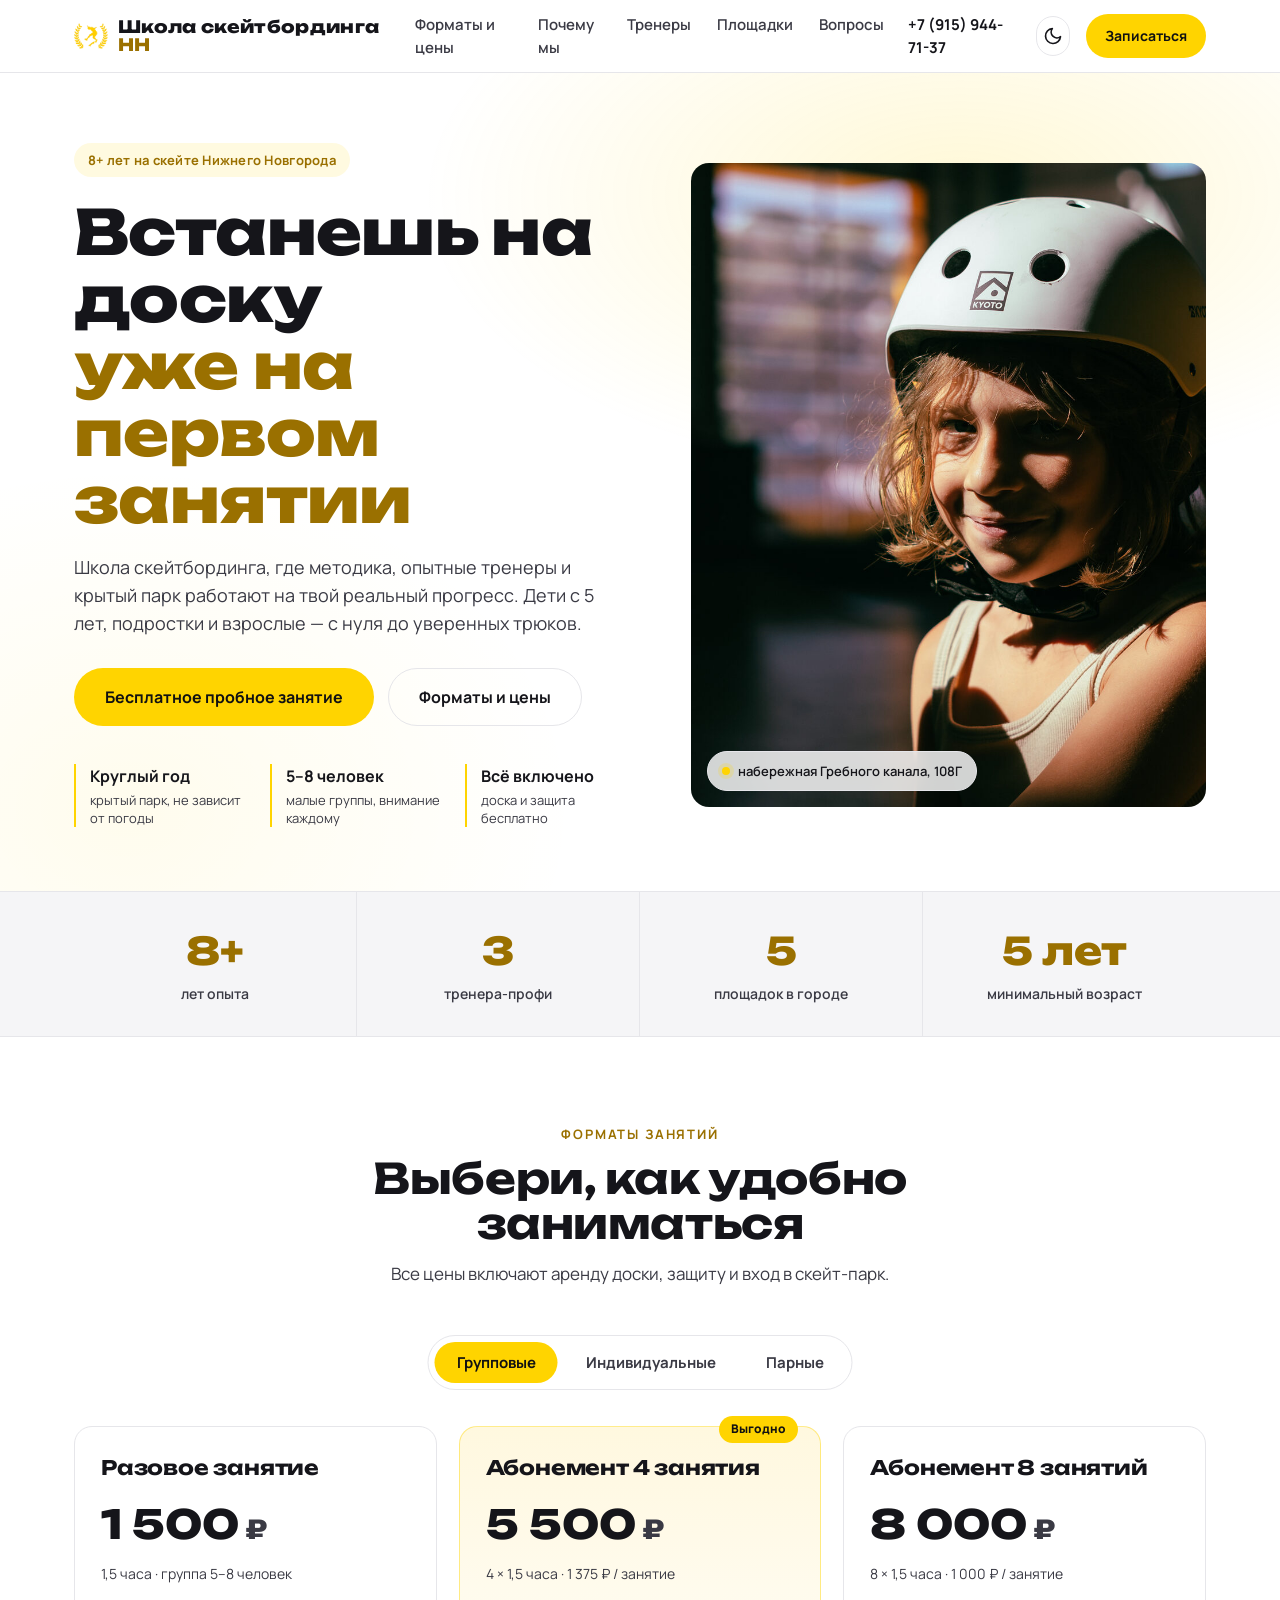
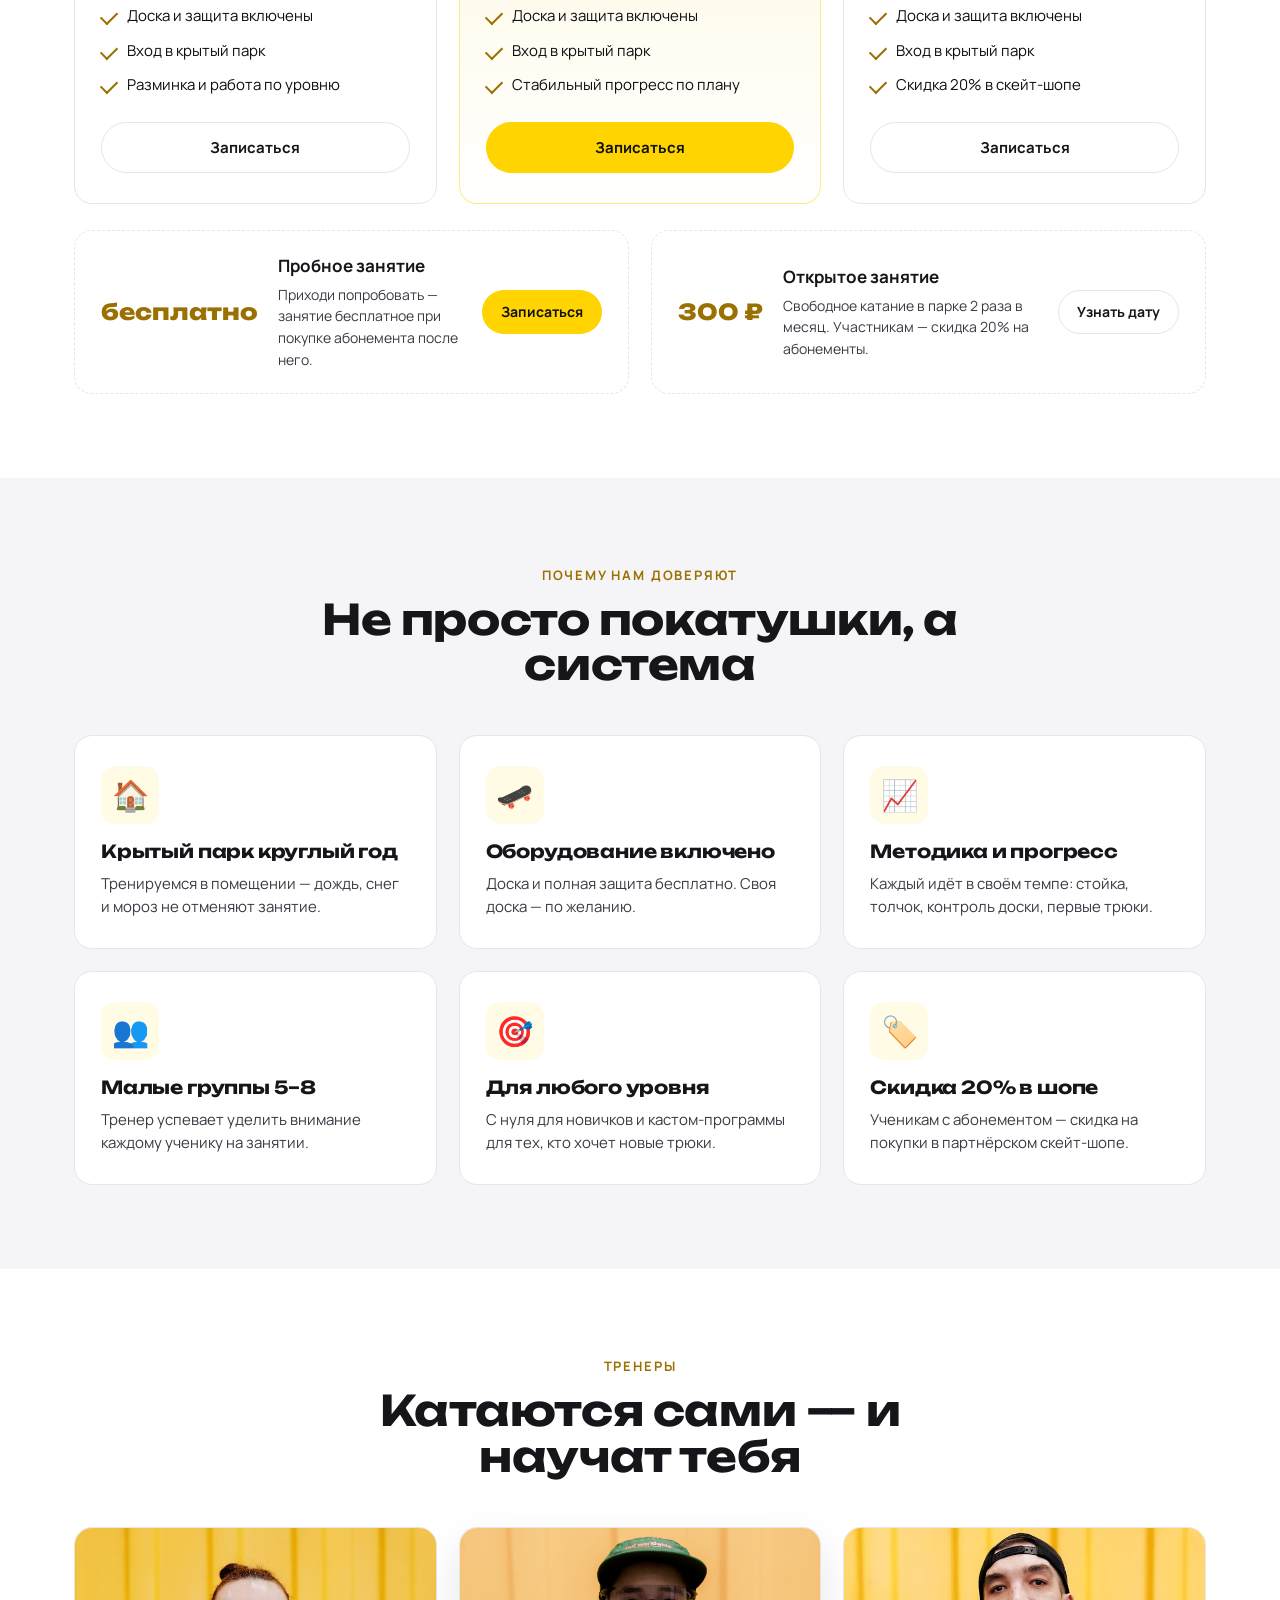
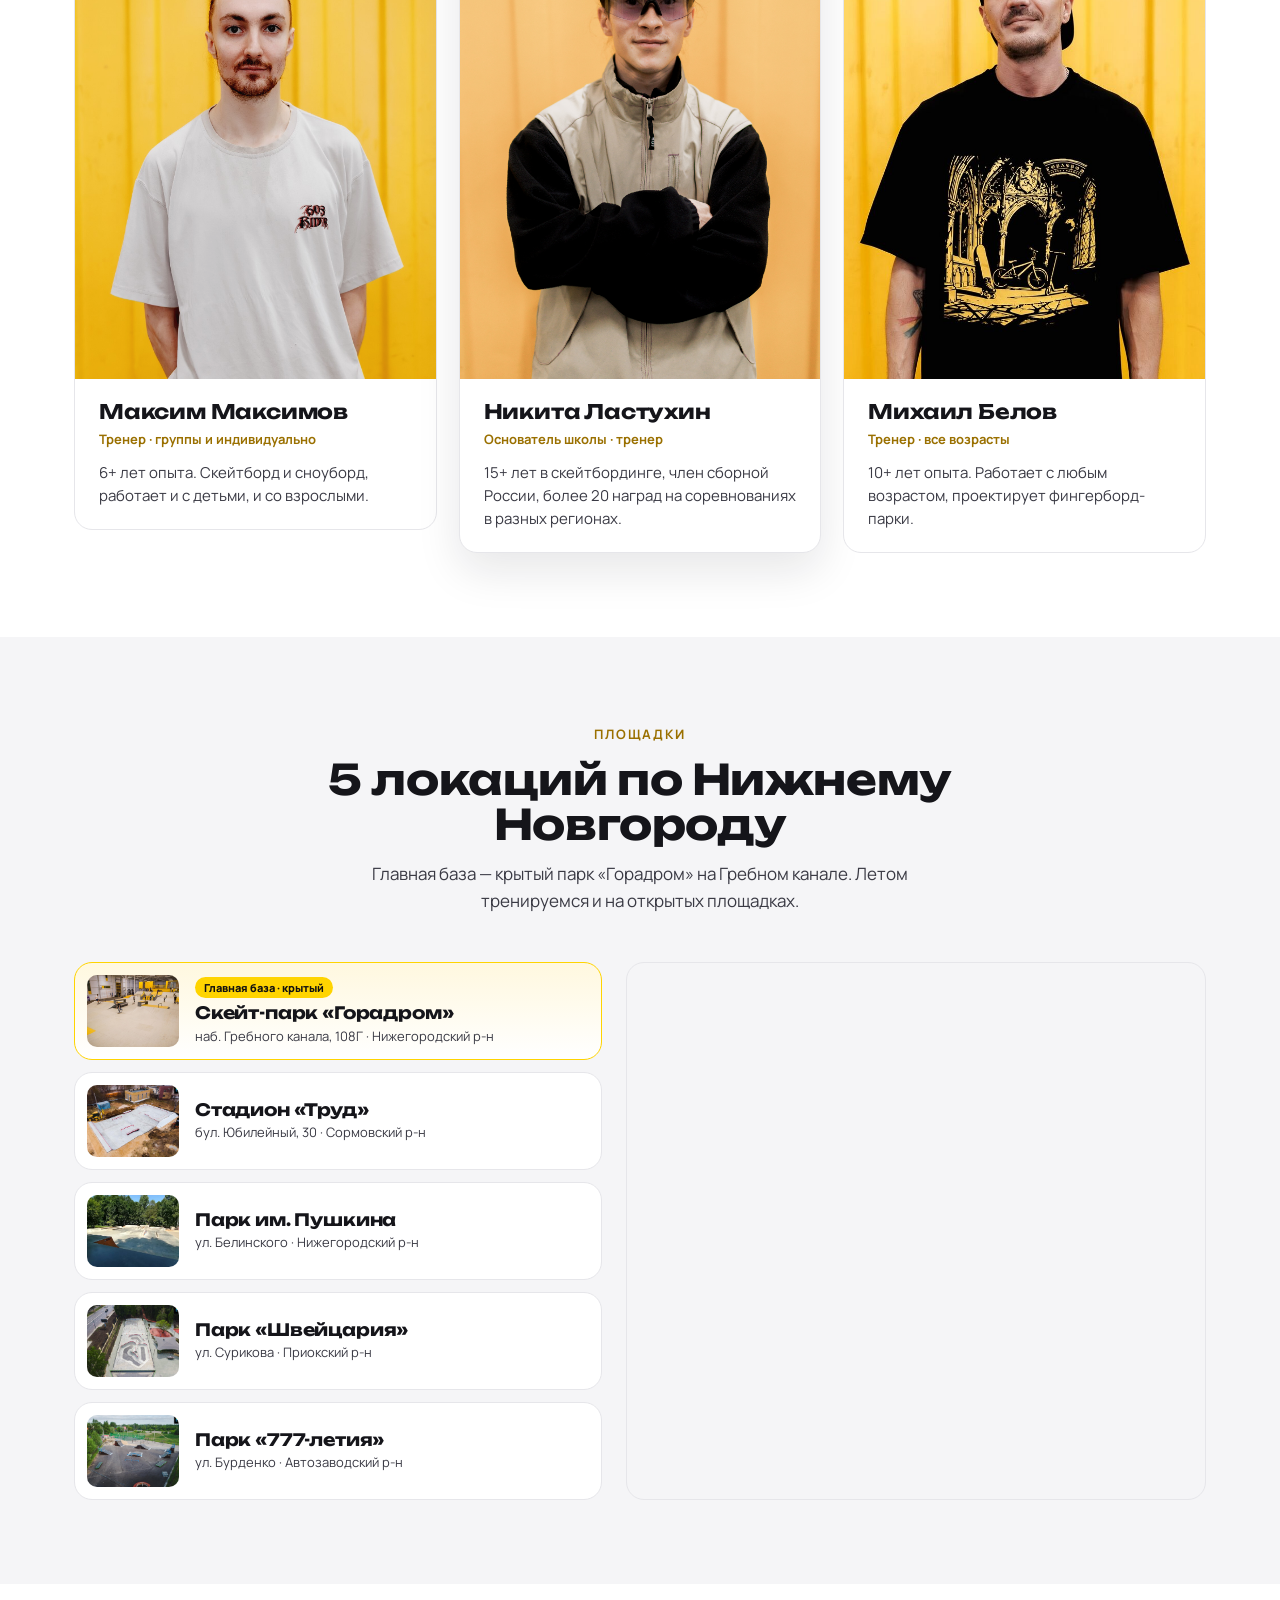
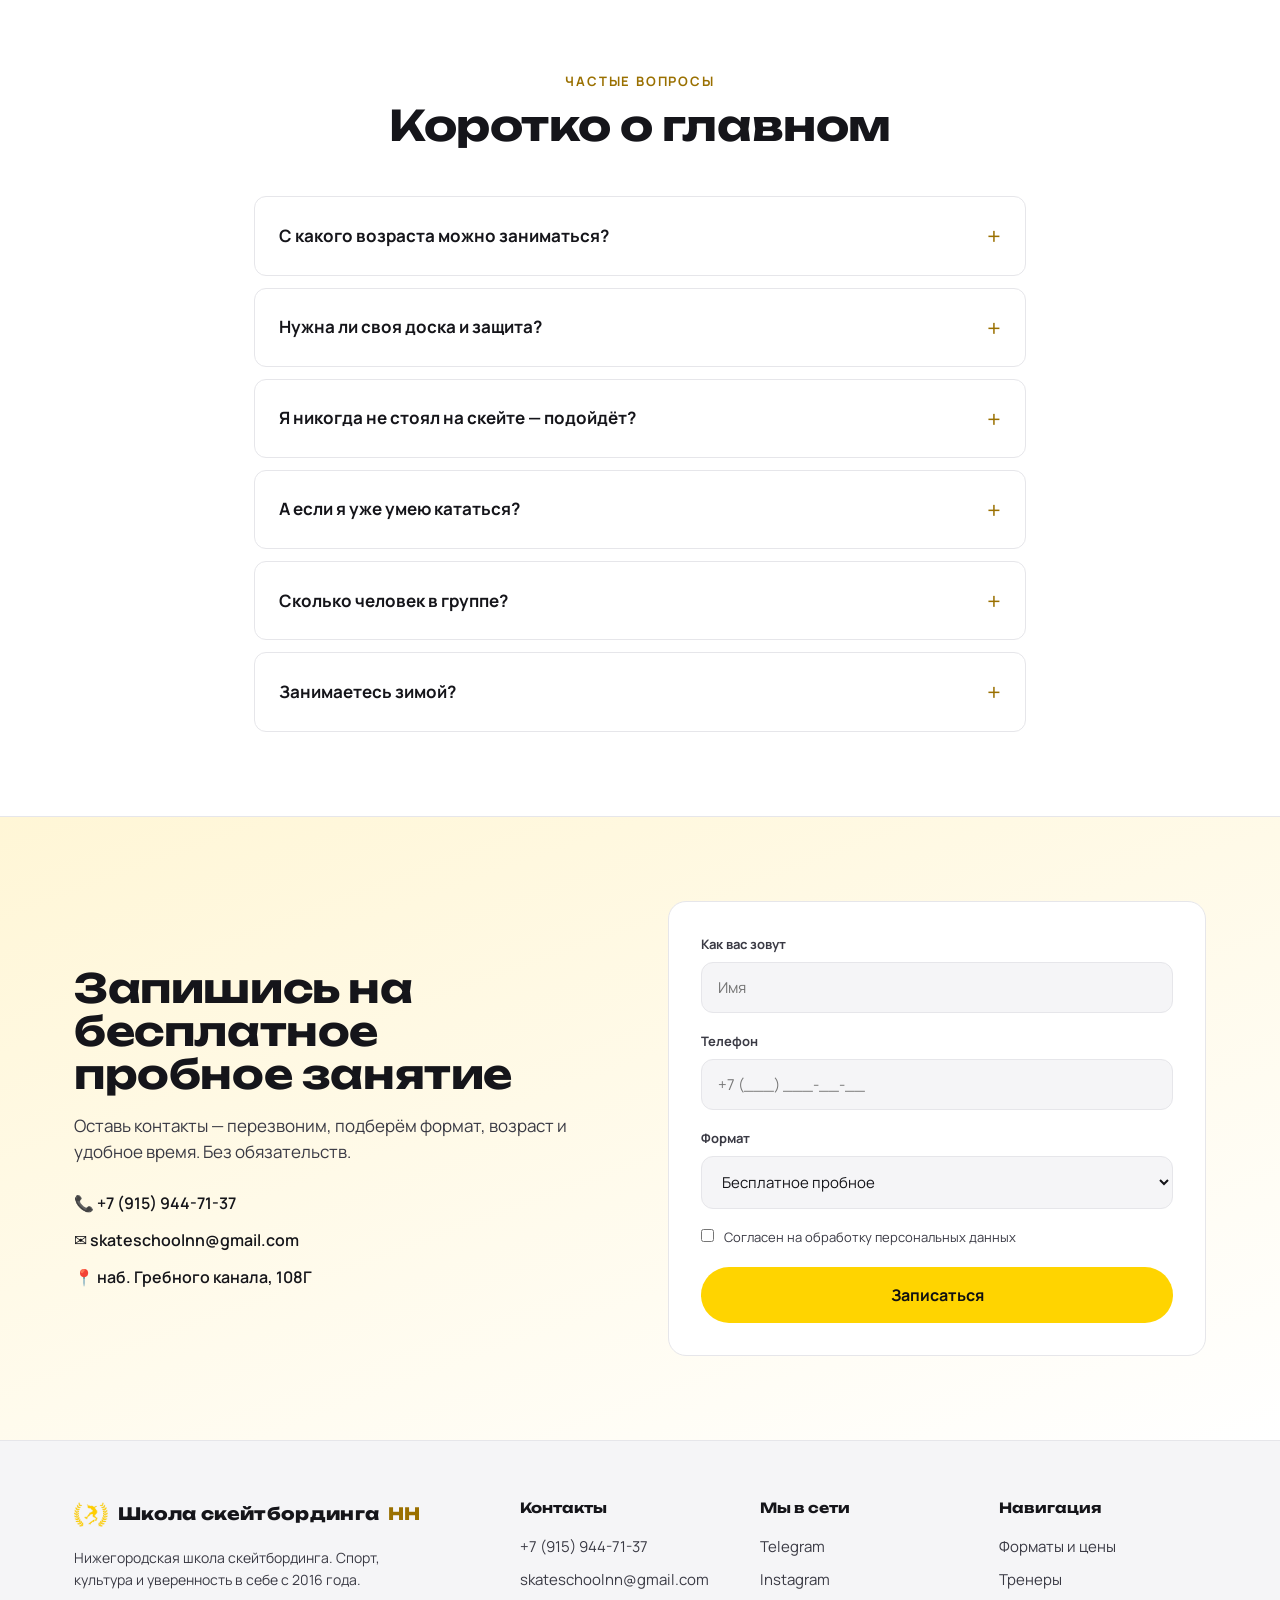
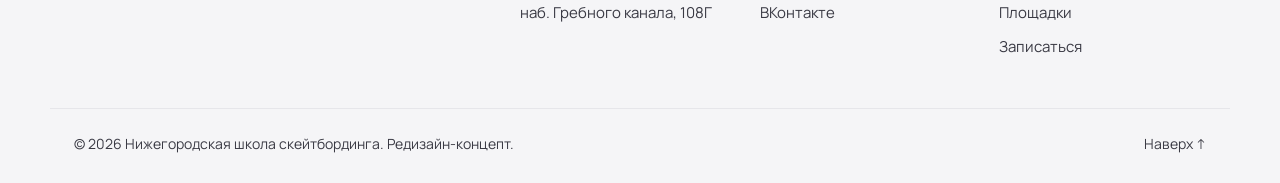
==== commit 697159d3: "fix mobile overflow (offer cards) + remove skate history/video section - offer cards were forcing 45" ====
--- a/index.html
+++ b/index.html
@@ -38,7 +38,6 @@
         <a href="#why" class="nav__link">Почему мы</a>
         <a href="#coaches" class="nav__link">Тренеры</a>
         <a href="#spots" class="nav__link">Площадки</a>
-        <a href="#history" class="nav__link">История</a>
         <a href="#faq" class="nav__link">Вопросы</a>
       </nav>
       <div class="header__cta">
@@ -387,173 +386,6 @@
     </div>
   </section>
 
-  <!-- ===== HISTORY ===== -->
-  <section class="section" id="history">
-    <div class="container">
-      <div class="section__head">
-        <span class="eyebrow">Культура и история</span>
-        <h2 class="section__title">70 лет на асфальте</h2>
-        <p class="section__sub">Скейтбординг прошёл путь от тротуарного сёрфинга до Олимпиады — через пустые бассейны Калифорнии, изобретение олли и видео, которые изменили всё.</p>
-      </div>
-
-      <div class="timeline">
-        <div class="era">
-          <div class="era__year">1950-е</div>
-          <h3>Рождение культуры</h3>
-          <p>Калифорнийские серфингисты прикрутили колёса к доскам — кататься в дни без волн. «Тротуарный сёрфинг» поначалу никто не воспринимал всерьёз.</p>
-          <a class="era__source" href="https://en.wikipedia.org/wiki/History_of_skateboarding" target="_blank" rel="noopener">Wikipedia ↗</a>
-        </div>
-        <div class="era">
-          <div class="era__year">1972</div>
-          <h3>Уретановая революция</h3>
-          <p>Frank Nasworthy изобрёл уретановые колёса. Скейт перестал трястись на асфальте и стал управляемым. Началась первая волна массовой популярности.</p>
-          <a class="era__source" href="https://en.wikipedia.org/wiki/Frank_Nasworthy" target="_blank" rel="noopener">Wikipedia ↗</a>
-        </div>
-        <div class="era">
-          <div class="era__year">1975</div>
-          <h3>Z-Boys и Dogtown</h3>
-          <p>Команда Zephyr из района Dogtown оккупировала пустые бассейны и придумала агрессивный, атакующий стиль. Документальный фильм «Dogtown and Z-Boys» (2001) стал хрестоматией культуры.</p>
-          <a class="era__source" href="https://en.wikipedia.org/wiki/Dogtown_and_Z-Boys" target="_blank" rel="noopener">Wikipedia ↗</a>
-        </div>
-        <div class="era">
-          <div class="era__year">1978</div>
-          <h3>Изобретение олли</h3>
-          <p>Alan «Ollie» Gelfand прыгнул с доской без рук на рампе. Без этого трюка не было бы ни кикфлипа, ни стрит-скейтинга — ничего из современного скейтбординга.</p>
-          <a class="era__source" href="https://en.wikipedia.org/wiki/Alan_Gelfand" target="_blank" rel="noopener">Wikipedia ↗</a>
-        </div>
-        <div class="era">
-          <div class="era__year">1982</div>
-          <h3>Rodney Mullen</h3>
-          <p>«Дьявол скейтбординга» перенёс олли на плоский асфальт и изобрёл кикфлип, хилфлип, плоский шлифт. Современный стрит-скейтинг начался с его рукой на записи.</p>
-          <a class="era__source" href="https://en.wikipedia.org/wiki/Rodney_Mullen" target="_blank" rel="noopener">Wikipedia ↗</a>
-        </div>
-        <div class="era">
-          <div class="era__year">1984</div>
-          <h3>Первое скейтвидео</h3>
-          <p>Powell Peralta выпустили «The Bones Brigade Video Show» — первый фильм, специально снятый для скейт-культуры. Мир узнал скейтбординг через VHS-кассеты.</p>
-          <a class="era__source" href="https://en.wikipedia.org/wiki/The_Bones_Brigade_Video_Show" target="_blank" rel="noopener">Wikipedia ↗</a>
-        </div>
-        <div class="era">
-          <div class="era__year">1992</div>
-          <h3>Стрит-революция</h3>
-          <p>«Questionable» от Plan B, срежиссированный Spike Jonze, сделал стрит-скейтинг главным направлением. Rick Howard, Mike Carroll, Danny Way — новые иконы.</p>
-          <a class="era__source" href="https://en.wikipedia.org/wiki/Questionable_(film)" target="_blank" rel="noopener">Wikipedia ↗</a>
-        </div>
-        <div class="era">
-          <div class="era__year">2021</div>
-          <h3>Олимпийский дебют</h3>
-          <p>В Токио скейтбординг вошёл в программу Олимпиады. Momiji Nishiya взяла золото в 13 лет. Субкультура стала официальным спортом планеты.</p>
-          <a class="era__source" href="https://en.wikipedia.org/wiki/Skateboarding_at_the_2020_Summer_Olympics" target="_blank" rel="noopener">Wikipedia ↗</a>
-        </div>
-      </div>
-
-      <div class="history-divider">
-        <span>Первые скейтвидео</span>
-      </div>
-      <p class="history-lead">Скейтвидео — это не просто съёмка трюков. Это манифест культуры, выбор музыки, монтаж, точка зрения. Эти фильмы создали язык скейтбординга.</p>
-
-      <!-- Встроенный плеер -->
-      <div class="video-player" id="skatePlayer">
-        <div class="video-player__embed">
-          <iframe id="skateFrame"
-            src="https://www.youtube.com/embed/BVu9GQD0j0s"
-            frameborder="0" allowfullscreen loading="lazy"
-            allow="accelerometer; autoplay; clipboard-write; encrypted-media; gyroscope; picture-in-picture"
-            title="The Bones Brigade Video Show"></iframe>
-        </div>
-        <div class="video-player__meta">
-          <div class="video-player__info">
-            <span class="video-player__label" id="skateVideoLabel">1984 · Powell Peralta</span>
-            <span class="video-player__title" id="skateVideoTitle">The Bones Brigade Video Show</span>
-          </div>
-          <div class="video-player__right">
-            <span class="video-player__badge" id="skateBadge" data-src="youtube">YouTube · нужен VPN</span>
-            <a class="video-player__yt" id="skateVideoYt"
-              href="https://www.youtube.com/watch?v=BVu9GQD0j0s"
-              target="_blank" rel="noopener">Открыть ↗</a>
-          </div>
-        </div>
-      </div>
-
-      <div class="skate-videos">
-        <!-- YouTube (нужен VPN) -->
-        <article class="video-card is-active"
-          data-embed-url="https://www.youtube.com/embed/BVu9GQD0j0s"
-          data-ext-url="https://www.youtube.com/watch?v=BVu9GQD0j0s"
-          data-src-type="youtube"
-          data-video-title="The Bones Brigade Video Show"
-          data-video-label="1984 · Powell Peralta">
-          <div class="video-card__year">1984</div>
-          <h3 class="video-card__title">The Bones Brigade Video Show</h3>
-          <span class="video-card__co">Powell Peralta · dir. Stacy Peralta</span>
-          <p class="video-card__text">Первое настоящее скейтвидео — концепция, которой до этого не существовало. Tony Hawk, Steve Caballero, Lance Mountain, Tommy Guerrero. Всё началось с этой VHS-кассеты.</p>
-          <a class="video-card__source" href="https://en.wikipedia.org/wiki/The_Bones_Brigade_Video_Show" target="_blank" rel="noopener" onclick="event.stopPropagation()">Wikipedia ↗</a>
-        </article>
-        <article class="video-card"
-          data-embed-url="https://www.youtube.com/embed/AI365uIRo1A"
-          data-ext-url="https://www.youtube.com/watch?v=AI365uIRo1A"
-          data-src-type="youtube"
-          data-video-title="Public Domain"
-          data-video-label="1988 · Powell Peralta">
-          <div class="video-card__year">1988</div>
-          <h3 class="video-card__title">Public Domain</h3>
-          <span class="video-card__co">Powell Peralta · dir. Stacy Peralta</span>
-          <p class="video-card__text">Tony Hawk на пике. Первая зафиксированная попытка 900° на рампе. Монументальное производство для своего времени — эпопея вертикального скейтбординга.</p>
-          <a class="video-card__source" href="https://en.wikipedia.org/wiki/Public_Domain_(film)" target="_blank" rel="noopener" onclick="event.stopPropagation()">Wikipedia ↗</a>
-        </article>
-        <article class="video-card"
-          data-embed-url="https://www.youtube.com/embed/QPPDrhuB5Ns"
-          data-ext-url="https://www.youtube.com/watch?v=QPPDrhuB5Ns"
-          data-src-type="youtube"
-          data-video-title="Streets on Fire"
-          data-video-label="1989 · Santa Cruz Skateboards">
-          <div class="video-card__year">1989</div>
-          <h3 class="video-card__title">Streets on Fire</h3>
-          <span class="video-card__co">Santa Cruz Skateboards</span>
-          <p class="video-card__text">Первая часть Jason Lee в скейтвидео. Natas Kaupas, Jason Jessee. Стрит-скейтинг начинал захватывать пространство у вертикального — это видео зафиксировало момент перелома.</p>
-          <a class="video-card__source" href="https://en.wikipedia.org/wiki/Santa_Cruz_Skateboards" target="_blank" rel="noopener" onclick="event.stopPropagation()">Wikipedia ↗</a>
-        </article>
-        <!-- Archive.org (без VPN) -->
-        <article class="video-card"
-          data-embed-url="https://archive.org/embed/plan-b-questionable-1992_202308"
-          data-ext-url="https://archive.org/details/plan-b-questionable-1992_202308"
-          data-src-type="archive"
-          data-video-title="Questionable"
-          data-video-label="1992 · Plan B Skateboards">
-          <div class="video-card__year">1992</div>
-          <h3 class="video-card__title">Questionable</h3>
-          <span class="video-card__co">Plan B Skateboards · dir. Spike Jonze</span>
-          <p class="video-card__text">Революция стрита. Rick Howard, Mike Carroll, Danny Way — новый стандарт технического скейтинга. Spike Jonze превратил скейтвидео в кинематограф.</p>
-          <a class="video-card__source" href="https://en.wikipedia.org/wiki/Questionable_(film)" target="_blank" rel="noopener" onclick="event.stopPropagation()">Wikipedia ↗</a>
-        </article>
-        <article class="video-card"
-          data-embed-url="https://archive.org/embed/mouse_201911"
-          data-ext-url="https://archive.org/details/mouse_201911"
-          data-src-type="archive"
-          data-video-title="Mouse"
-          data-video-label="1996 · Girl Skateboards">
-          <div class="video-card__year">1996</div>
-          <h3 class="video-card__title">Mouse</h3>
-          <span class="video-card__co">Girl Skateboards · dir. Spike Jonze</span>
-          <p class="video-card__text">Чёрно-белые кадры, джазовый саундтрек, авторский монтаж. Доказательство того, что скейтвидео — произведение искусства, а не просто компиляция трюков.</p>
-          <a class="video-card__source" href="https://en.wikipedia.org/wiki/Mouse_(video)" target="_blank" rel="noopener" onclick="event.stopPropagation()">Wikipedia ↗</a>
-        </article>
-        <article class="video-card"
-          data-embed-url="https://archive.org/embed/yeah-right-girl"
-          data-ext-url="https://archive.org/details/yeah-right-girl"
-          data-src-type="archive"
-          data-video-title="Yeah Right!"
-          data-video-label="2003 · Girl Skateboards">
-          <div class="video-card__year">2003</div>
-          <h3 class="video-card__title">Yeah Right!</h3>
-          <span class="video-card__co">Girl Skateboards · dir. Spike Jonze</span>
-          <p class="video-card__text">Полный метр с невидимыми скейтбордами и кинематографическим юмором. Технически совершенный и игривый — последнее великое видео до эпохи YouTube.</p>
-          <a class="video-card__source" href="https://en.wikipedia.org/wiki/Yeah_Right!" target="_blank" rel="noopener" onclick="event.stopPropagation()">Wikipedia ↗</a>
-        </article>
-      </div>
-    </div>
-  </section>
-
   <!-- ===== FAQ ===== -->
   <section class="section" id="faq">
     <div class="container container--narrow">
--- a/styles.css
+++ b/styles.css
@@ -185,8 +185,9 @@
 .price-card__list li::before { content: ""; position: absolute; left: 0; top: 7px; width: 14px; height: 8px; border-left: 2px solid var(--accent-text); border-bottom: 2px solid var(--accent-text); transform: rotate(-45deg); }
 
 /* ===== OFFERS ===== */
-.offers { display: grid; grid-template-columns: 1fr 1fr; gap: 22px; margin-top: 26px; }
-.offer { display: flex; align-items: center; gap: 20px; background: var(--bg-card); border: 1px dashed var(--line); border-radius: var(--radius); padding: 22px 26px; }
+.offers { display: grid; grid-template-columns: repeat(2, minmax(0, 1fr)); gap: 22px; margin-top: 26px; }
+.offer { display: flex; align-items: center; gap: 20px; min-width: 0; background: var(--bg-card); border: 1px dashed var(--line); border-radius: var(--radius); padding: 22px 26px; }
+.offer > * { min-width: 0; }
 .offer__price { font-family: 'Unbounded', sans-serif; font-weight: 800; font-size: 22px; color: var(--accent-text); white-space: nowrap; }
 .offer__body { flex: 1; }
 .offer__body h4 { font-size: 17px; margin-bottom: 4px; }
@@ -267,246 +268,6 @@
 .footer__bottom { display: flex; justify-content: space-between; align-items: center; border-top: 1px solid var(--line); margin-top: 40px; padding-top: 24px; color: var(--muted); font-size: 14px; }
 .footer__up:hover { color: var(--accent-text); }
 
-/* ===== HISTORY ===== */
-.timeline {
-  display: grid;
-  grid-template-columns: repeat(4, 1fr);
-  gap: 16px;
-  margin-bottom: 64px;
-}
-.era {
-  background: var(--bg-card);
-  border: 1px solid var(--line);
-  border-radius: var(--radius);
-  padding: 24px 22px;
-  border-top: 3px solid transparent;
-  transition: border-color .25s var(--ease), transform .25s var(--ease);
-}
-.era:hover {
-  border-top-color: var(--accent);
-  transform: translateY(-4px);
-}
-.era__year {
-  font-family: 'Unbounded', sans-serif;
-  font-size: 13px;
-  font-weight: 800;
-  color: var(--accent-text);
-  letter-spacing: .06em;
-  margin-bottom: 10px;
-}
-.era h3 {
-  font-size: 16px;
-  font-weight: 700;
-  margin-bottom: 8px;
-  line-height: 1.25;
-}
-.era p {
-  color: var(--muted);
-  font-size: 14px;
-  line-height: 1.65;
-}
-
-.era__source,
-.video-card__source {
-  display: inline-block;
-  margin-top: 12px;
-  font-size: 12px;
-  font-weight: 700;
-  color: var(--accent-text);
-  opacity: .5;
-  letter-spacing: .04em;
-  transition: opacity .2s;
-}
-.era__source:hover,
-.video-card__source:hover { opacity: 1; }
-
-.history-divider {
-  display: flex;
-  align-items: center;
-  gap: 24px;
-  margin-bottom: 20px;
-}
-.history-divider::before,
-.history-divider::after {
-  content: '';
-  flex: 1;
-  height: 1px;
-  background: var(--line);
-}
-.history-divider span {
-  font-family: 'Unbounded', sans-serif;
-  font-size: 12px;
-  font-weight: 700;
-  color: var(--muted);
-  letter-spacing: .1em;
-  text-transform: uppercase;
-  white-space: nowrap;
-}
-.history-lead {
-  color: var(--muted);
-  font-size: 16px;
-  max-width: 680px;
-  margin: 0 auto 40px;
-  text-align: center;
-  line-height: 1.7;
-}
-
-/* ── Video player ── */
-.video-player {
-  background: #000;
-  border: 1px solid var(--line);
-  border-radius: var(--radius);
-  overflow: hidden;
-  margin-bottom: 32px;
-}
-.video-player__embed {
-  position: relative;
-  width: 100%;
-  aspect-ratio: 16 / 9;
-}
-.video-player__embed iframe {
-  position: absolute;
-  inset: 0;
-  width: 100%;
-  height: 100%;
-  display: block;
-}
-.video-player__meta {
-  display: flex;
-  align-items: center;
-  justify-content: space-between;
-  gap: 16px;
-  padding: 14px 22px;
-  background: var(--bg-card);
-  border-top: 1px solid var(--line);
-}
-.video-player__label {
-  display: block;
-  font-size: 11px;
-  font-weight: 700;
-  color: var(--accent-text);
-  letter-spacing: .1em;
-  text-transform: uppercase;
-  margin-bottom: 3px;
-}
-.video-player__title {
-  font-family: 'Unbounded', sans-serif;
-  font-size: 15px;
-  font-weight: 700;
-}
-.video-player__right {
-  display: flex;
-  align-items: center;
-  gap: 10px;
-  flex-shrink: 0;
-}
-.video-player__badge {
-  font-size: 11px;
-  font-weight: 800;
-  padding: 4px 10px;
-  border-radius: 999px;
-  letter-spacing: .04em;
-  white-space: nowrap;
-}
-.video-player__badge[data-src="youtube"] {
-  background: rgba(239, 68, 68, .13);
-  color: #f87171;
-}
-.video-player__badge[data-src="archive"] {
-  background: rgba(34, 197, 94, .13);
-  color: #4ade80;
-}
-[data-theme="light"] .video-player__badge[data-src="youtube"] { color: #dc2626; }
-[data-theme="light"] .video-player__badge[data-src="archive"] { color: #16a34a; }
-.video-player__yt {
-  font-size: 13px;
-  font-weight: 700;
-  color: var(--muted);
-  white-space: nowrap;
-  transition: color .2s;
-}
-.video-player__yt:hover { color: var(--accent-text); }
-
-/* VPN badge on card */
-.video-card { position: relative; }
-.video-card[data-src-type="youtube"]::after {
-  content: 'VPN';
-  position: absolute;
-  top: 14px; right: 14px;
-  font-size: 10px;
-  font-weight: 800;
-  letter-spacing: .06em;
-  padding: 2px 8px;
-  border-radius: 4px;
-  background: rgba(239, 68, 68, .13);
-  color: #f87171;
-}
-[data-theme="light"] .video-card[data-src-type="youtube"]::after { color: #dc2626; }
-.video-card[data-src-type="archive"]::after {
-  content: 'Без VPN';
-  position: absolute;
-  top: 14px; right: 14px;
-  font-size: 10px;
-  font-weight: 800;
-  letter-spacing: .04em;
-  padding: 2px 8px;
-  border-radius: 4px;
-  background: rgba(34, 197, 94, .13);
-  color: #4ade80;
-}
-[data-theme="light"] .video-card[data-src-type="archive"]::after { color: #16a34a; }
-
-.skate-videos {
-  display: grid;
-  grid-template-columns: repeat(3, 1fr);
-  gap: 18px;
-}
-.video-card {
-  background: var(--bg-card);
-  border: 1px solid var(--line);
-  border-radius: var(--radius);
-  padding: 26px 24px;
-  cursor: pointer;
-  transition: transform .25s var(--ease), border-color .25s, background .25s;
-}
-.video-card.is-active {
-  border-color: var(--accent);
-  background: var(--feature-fill);
-}
-.video-card:hover {
-  transform: translateY(-5px);
-  border-color: rgba(255, 212, 0, .4);
-}
-.video-card__year {
-  font-family: 'Unbounded', sans-serif;
-  font-size: 32px;
-  font-weight: 800;
-  color: var(--accent-text);
-  line-height: 1;
-  margin-bottom: 14px;
-  opacity: .65;
-}
-.video-card__title {
-  font-size: 18px;
-  font-weight: 700;
-  margin-bottom: 6px;
-  line-height: 1.2;
-}
-.video-card__co {
-  display: block;
-  font-size: 12px;
-  font-weight: 700;
-  letter-spacing: .08em;
-  text-transform: uppercase;
-  color: var(--accent-text);
-  margin-bottom: 14px;
-}
-.video-card__text {
-  color: var(--muted);
-  font-size: 14px;
-  line-height: 1.7;
-}
-
 /* ===== RESPONSIVE ===== */
 @media (max-width: 980px) {
   .hero__inner { grid-template-columns: 1fr; gap: 36px; }
@@ -518,8 +279,6 @@
   .spots-map iframe { min-height: 320px; }
   .book__inner { grid-template-columns: 1fr; gap: 32px; }
   .footer__inner { grid-template-columns: 1fr 1fr; }
-  .timeline { grid-template-columns: repeat(2, 1fr); }
-  .skate-videos { grid-template-columns: 1fr 1fr; }
 }
 @media (max-width: 768px) {
   .nav, .header__phone { display: none; }
@@ -535,7 +294,10 @@
   .stats__grid { grid-template-columns: 1fr 1fr; }
   .stat:nth-child(2) { border-right: 0; }
   .stat:nth-child(1), .stat:nth-child(2) { border-bottom: 1px solid var(--line); }
-  .pricing.is-active, .features, .coaches, .offers { grid-template-columns: 1fr; }
+  .pricing.is-active, .features, .coaches, .offers { grid-template-columns: minmax(0, 1fr); }
+  /* Оффер-карточки: стек, чтобы кнопка не распирала ряд за пределы экрана */
+  .offer { flex-direction: column; align-items: flex-start; gap: 14px; }
+  .offer .btn { width: 100%; text-align: center; }
   .hero__facts { grid-template-columns: 1fr; }
   .section { padding: 52px 0; }
   /* Карточки features — компактнее на мобильном */
@@ -547,8 +309,6 @@
   .book__form { padding: 24px 20px; }
   /* Тренеры */
   .coach__info { padding: 16px 18px; }
-  .timeline { grid-template-columns: 1fr 1fr; gap: 12px; margin-bottom: 48px; }
-  .skate-videos { grid-template-columns: 1fr; }
 }
 @media (max-width: 480px) {
   .footer__inner { grid-template-columns: 1fr; }
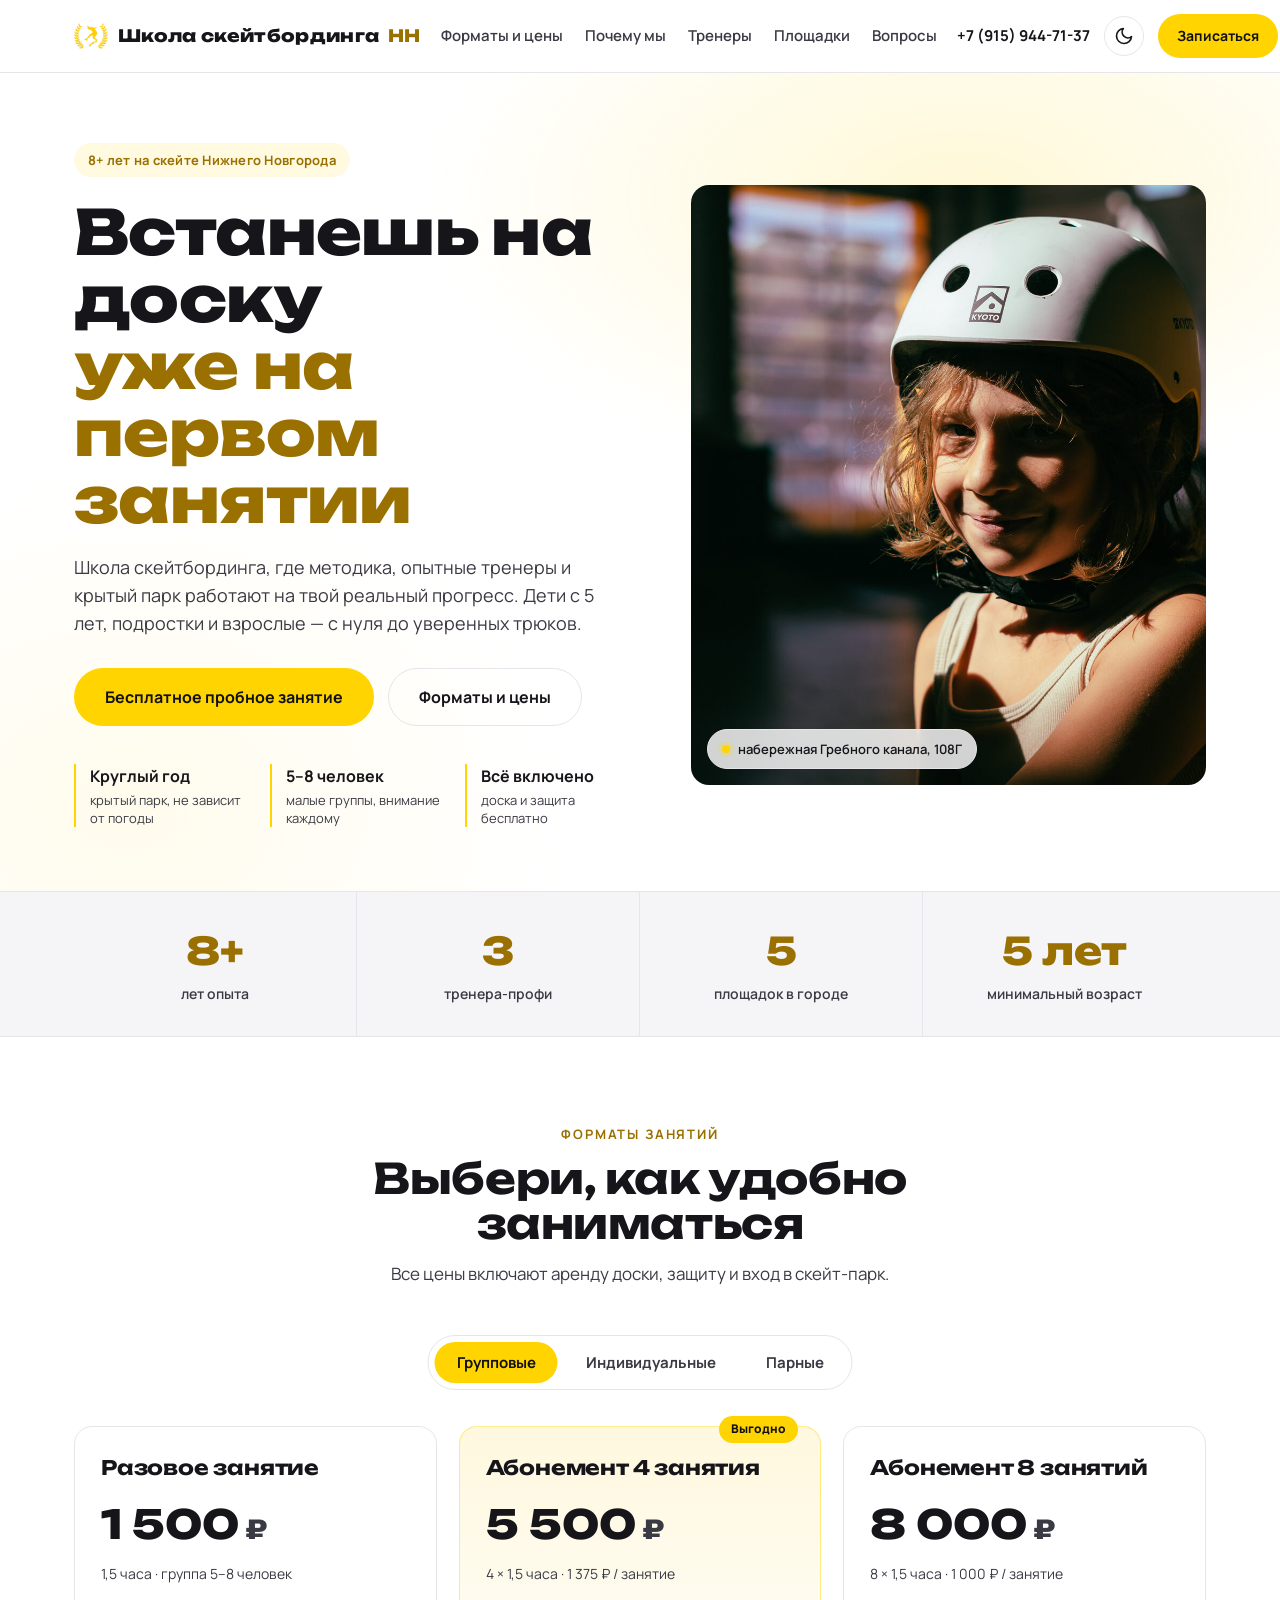
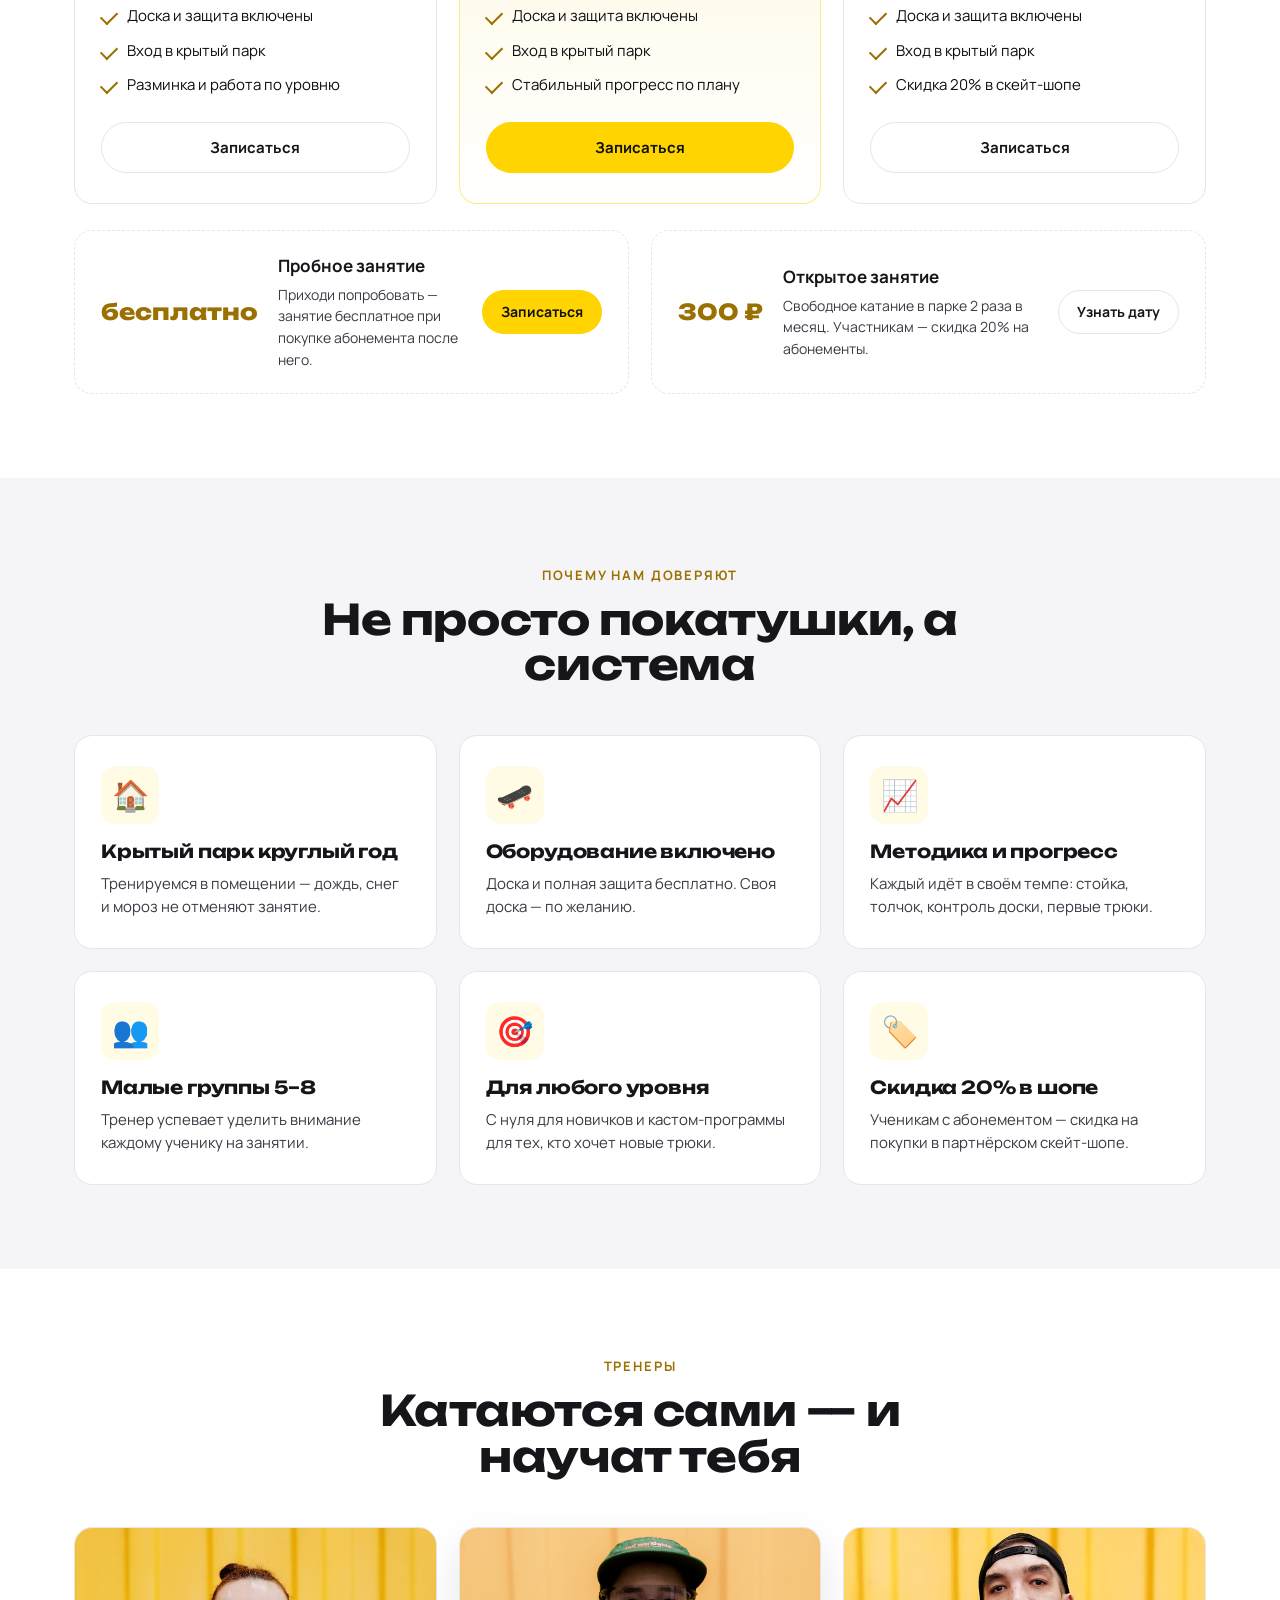
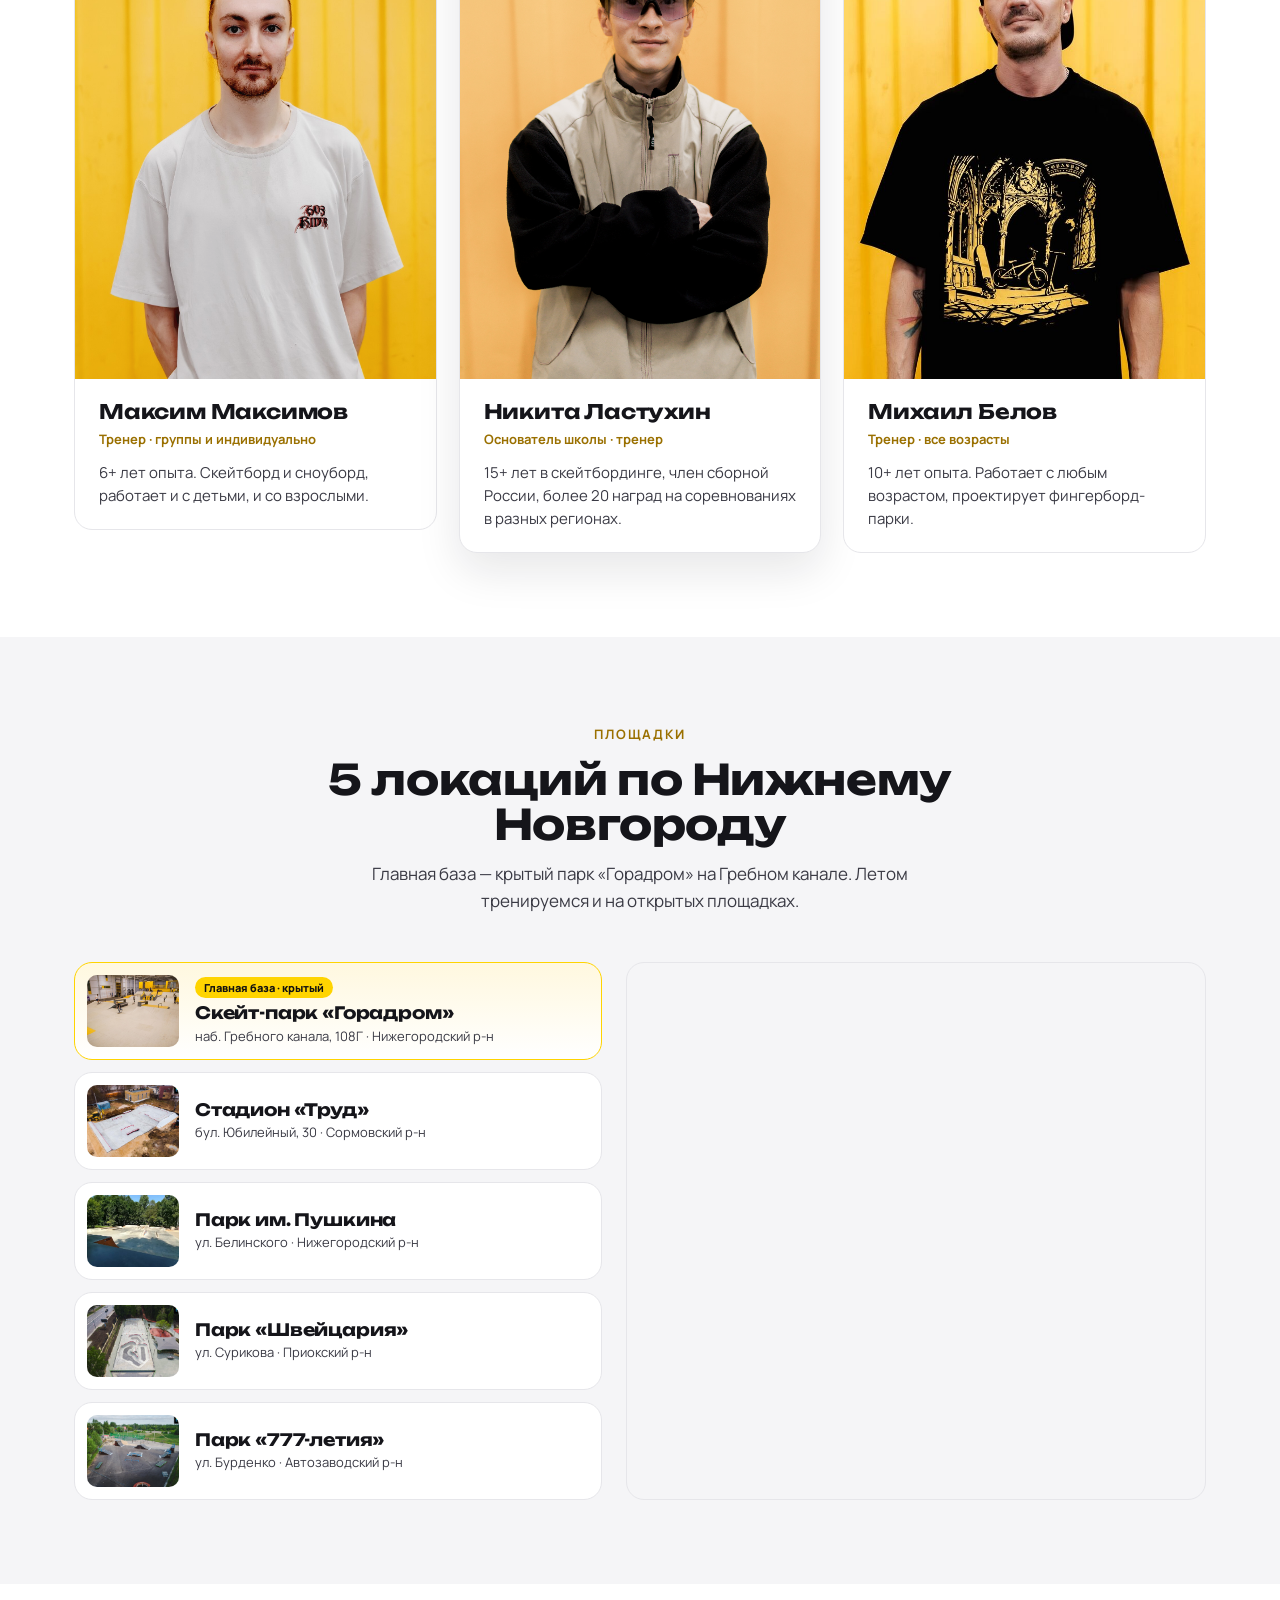
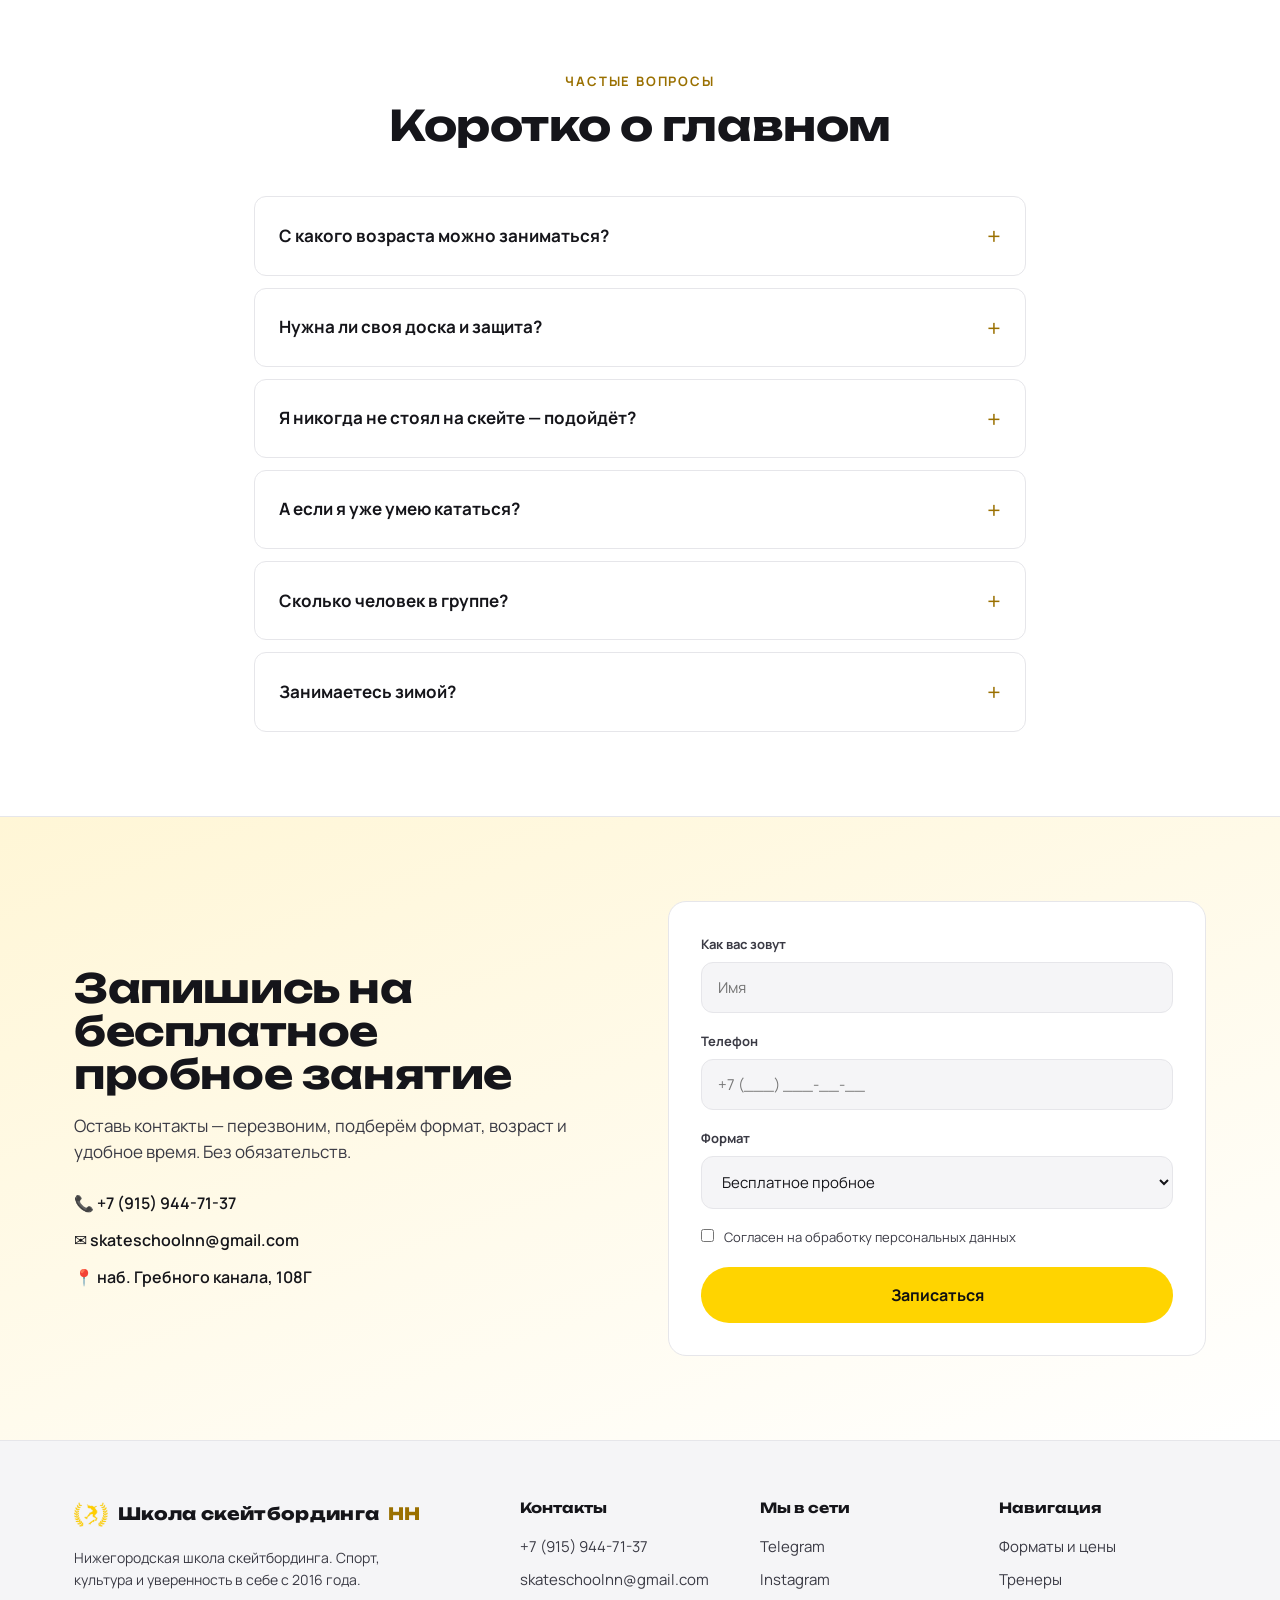
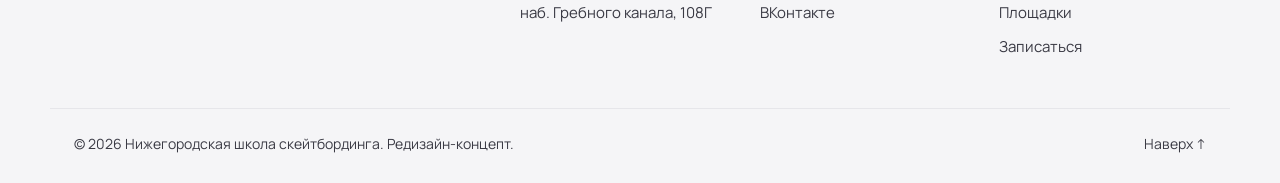
==== commit b98dcef3: "header: fix wrapping + mobile burger alignment + UX/perf checklist pass - phone & brand name: white-" ====
--- a/index.html
+++ b/index.html
@@ -5,6 +5,18 @@
   <meta name="viewport" content="width=device-width, initial-scale=1.0" />
   <title>Нижегородская школа скейтбординга</title>
   <meta name="description" content="Научим кататься на скейтборде с нуля. Дети с 5 лет, подростки и взрослые. Крытый парк, круглый год, оборудование включено. Бесплатное пробное занятие." />
+  <meta name="theme-color" content="#0c0c0e" />
+  <!-- Open Graph / соцсети -->
+  <meta property="og:type" content="website" />
+  <meta property="og:locale" content="ru_RU" />
+  <meta property="og:site_name" content="Школа скейтбординга НН" />
+  <meta property="og:title" content="Школа скейтбординга в Нижнем Новгороде — встанешь на доску на первом занятии" />
+  <meta property="og:description" content="Крытый парк, круглый год, малые группы, доска и защита включены. Дети с 5 лет, подростки и взрослые. Бесплатное пробное занятие." />
+  <meta property="og:image" content="assets/img/action-1.jpg" />
+  <meta name="twitter:card" content="summary_large_image" />
+  <meta name="twitter:title" content="Школа скейтбординга НН — с нуля до уверенных трюков" />
+  <meta name="twitter:description" content="Крытый парк, опытные тренеры, малые группы. Бесплатное пробное занятие." />
+  <meta name="twitter:image" content="assets/img/action-1.jpg" />
   <link rel="icon" type="image/x-icon" href="assets/img/favicon.ico" />
   <link rel="preconnect" href="https://fonts.googleapis.com" />
   <link rel="preconnect" href="https://fonts.gstatic.com" crossorigin />
@@ -30,7 +42,7 @@
   <header class="header" id="top">
     <div class="container header__inner">
       <a href="#top" class="logo">
-        <img src="assets/img/emblem.png" alt="Нижегородская школа скейтбординга" class="logo__mark" />
+        <img src="assets/img/emblem.png" alt="Нижегородская школа скейтбординга" class="logo__mark" width="34" height="34" decoding="async" />
         <span class="logo__text">Школа скейтбординга<span class="logo__accent"> НН</span></span>
       </a>
       <nav class="nav" id="nav">
@@ -39,6 +51,8 @@
         <a href="#coaches" class="nav__link">Тренеры</a>
         <a href="#spots" class="nav__link">Площадки</a>
         <a href="#faq" class="nav__link">Вопросы</a>
+        <a href="tel:+79159447137" class="nav__phone">+7 (915) 944-71-37</a>
+        <a href="#book" class="btn btn--primary nav__cta">Записаться на пробное</a>
       </nav>
       <div class="header__cta">
         <a href="tel:+79159447137" class="header__phone">+7 (915) 944-71-37</a>
@@ -53,7 +67,7 @@
         </button>
         <a href="#book" class="btn btn--primary btn--sm">Записаться</a>
       </div>
-      <button class="burger" id="burger" aria-label="Меню">
+      <button class="burger" id="burger" aria-label="Открыть меню" aria-controls="nav" aria-expanded="false">
         <span></span><span></span><span></span>
       </button>
     </div>
@@ -81,7 +95,7 @@
         </ul>
       </div>
       <div class="hero__media">
-        <img src="assets/img/action-1.jpg" alt="Ученик школы скейтбординга" />
+        <img src="assets/img/action-1.jpg" alt="Ученик школы скейтбординга" fetchpriority="high" decoding="async" width="720" height="600" />
         <div class="hero__media-tag">
           <span class="dot"></span> набережная Гребного канала, 108Г
         </div>
@@ -301,7 +315,7 @@
       </div>
       <div class="coaches">
         <article class="coach">
-          <div class="coach__photo"><img src="assets/img/coach-1.jpg" alt="Максим Максимов" /></div>
+          <div class="coach__photo"><img src="assets/img/coach-1.jpg" alt="Максим Максимов" loading="lazy" decoding="async" width="480" height="600" /></div>
           <div class="coach__info">
             <h3>Максим Максимов</h3>
             <span class="coach__role">Тренер · группы и индивидуально</span>
@@ -309,7 +323,7 @@
           </div>
         </article>
         <article class="coach coach--featured">
-          <div class="coach__photo"><img src="assets/img/coach-2.jpg" alt="Никита Ластухин" /></div>
+          <div class="coach__photo"><img src="assets/img/coach-2.jpg" alt="Никита Ластухин" loading="lazy" decoding="async" width="480" height="600" /></div>
           <div class="coach__info">
             <h3>Никита Ластухин</h3>
             <span class="coach__role">Основатель школы · тренер</span>
@@ -317,7 +331,7 @@
           </div>
         </article>
         <article class="coach">
-          <div class="coach__photo"><img src="assets/img/coach-3.jpg" alt="Михаил Белов" /></div>
+          <div class="coach__photo"><img src="assets/img/coach-3.jpg" alt="Михаил Белов" loading="lazy" decoding="async" width="480" height="600" /></div>
           <div class="coach__info">
             <h3>Михаил Белов</h3>
             <span class="coach__role">Тренер · все возрасты</span>
@@ -339,7 +353,7 @@
       <div class="spots-layout">
         <div class="spots-list" id="spotsList">
           <button class="spot is-active" data-ll="44.0342063,56.3316335">
-            <img src="assets/img/spot-goradrom.jpg" alt="Скейт-парк Горадром" />
+            <img src="assets/img/spot-goradrom.jpg" alt="Скейт-парк Горадром" loading="lazy" decoding="async" width="560" height="360" />
             <div class="spot__info">
               <span class="spot__tag">Главная база · крытый</span>
               <h3>Скейт-парк «Горадром»</h3>
@@ -347,28 +361,28 @@
             </div>
           </button>
           <button class="spot" data-ll="43.8554147,56.3430031">
-            <img src="assets/img/spot-trud.jpg" alt="Стадион Труд" />
+            <img src="assets/img/spot-trud.jpg" alt="Стадион Труд" loading="lazy" decoding="async" width="560" height="360" />
             <div class="spot__info">
               <h3>Стадион «Труд»</h3>
               <p>бул. Юбилейный, 30 · Сормовский р-н</p>
             </div>
           </button>
           <button class="spot" data-ll="43.9972768,56.3090476">
-            <img src="assets/img/spot-pushkin.jpg" alt="Парк им. Пушкина" />
+            <img src="assets/img/spot-pushkin.jpg" alt="Парк им. Пушкина" loading="lazy" decoding="async" width="560" height="360" />
             <div class="spot__info">
               <h3>Парк им. Пушкина</h3>
               <p>ул. Белинского · Нижегородский р-н</p>
             </div>
           </button>
           <button class="spot" data-ll="43.9740515,56.2777442">
-            <img src="assets/img/spot-switzerland.jpg" alt="Парк Швейцария" />
+            <img src="assets/img/spot-switzerland.jpg" alt="Парк Швейцария" loading="lazy" decoding="async" width="560" height="360" />
             <div class="spot__info">
               <h3>Парк «Швейцария»</h3>
               <p>ул. Сурикова · Приокский р-н</p>
             </div>
           </button>
           <button class="spot" data-ll="43.8685117,56.2603341">
-            <img src="assets/img/spot-800.jpg" alt="Парк 777-летия" />
+            <img src="assets/img/spot-800.jpg" alt="Парк 777-летия" loading="lazy" decoding="async" width="560" height="360" />
             <div class="spot__info">
               <h3>Парк «777-летия»</h3>
               <p>ул. Бурденко · Автозаводский р-н</p>
@@ -468,7 +482,7 @@
     <div class="container footer__inner">
       <div class="footer__brand">
         <a href="#top" class="logo">
-          <img src="assets/img/emblem.png" alt="" class="logo__mark" />
+          <img src="assets/img/emblem.png" alt="" class="logo__mark" loading="lazy" decoding="async" width="34" height="34" />
           <span class="logo__text">Школа скейтбординга<span class="logo__accent"> НН</span></span>
         </a>
         <p>Нижегородская школа скейтбординга. Спорт, культура и уверенность в себе с 2016 года.</p>
--- a/styles.css
+++ b/styles.css
@@ -85,16 +85,17 @@
   background: rgba(12,12,14,.82); backdrop-filter: blur(14px);
   border-bottom: 1px solid var(--line);
 }
-.header__inner { display: flex; align-items: center; gap: 24px; height: 72px; }
-.logo { display: flex; align-items: center; gap: 10px; }
+.header__inner { display: flex; align-items: center; gap: 20px; height: 72px; }
+.logo { display: flex; align-items: center; gap: 10px; flex-shrink: 0; }
 .logo__mark { width: 34px; height: 34px; object-fit: contain; }
-.logo__text { font-weight: 800; font-size: 17px; letter-spacing: .02em; }
+.logo__text { font-weight: 800; font-size: 17px; letter-spacing: .02em; white-space: nowrap; }
 .logo__accent { color: var(--accent-text); margin-left: 4px; }
-.nav { display: flex; gap: 26px; margin-left: auto; }
-.nav__link { color: var(--muted); font-weight: 600; font-size: 15px; transition: color .2s; }
+.nav { display: flex; align-items: center; gap: 22px; margin-left: auto; }
+.nav__link { color: var(--muted); font-weight: 600; font-size: 15px; transition: color .2s; white-space: nowrap; }
 .nav__link:hover { color: var(--text); }
-.header__cta { display: flex; align-items: center; gap: 16px; }
-.header__phone { font-weight: 700; font-size: 15px; }
+.nav__phone, .nav__cta { display: none; }
+.header__cta { display: flex; align-items: center; gap: 14px; flex-shrink: 0; }
+.header__phone { font-weight: 700; font-size: 15px; white-space: nowrap; }
 .header__phone:hover { color: var(--accent-text); }
 .burger { display: none; flex-direction: column; gap: 5px; background: none; border: 0; cursor: pointer; padding: 6px; }
 .burger span { width: 24px; height: 2px; background: var(--text); transition: .3s; }
@@ -280,17 +281,29 @@
   .book__inner { grid-template-columns: 1fr; gap: 32px; }
   .footer__inner { grid-template-columns: 1fr 1fr; }
 }
-@media (max-width: 768px) {
-  .nav, .header__phone { display: none; }
+/* Ниже 1040px переключаемся на бургер — горизонтальное меню перестаёт помещаться */
+@media (max-width: 1040px) {
+  .header__phone { display: none; }
+  .nav { display: none; }
   .burger { display: flex; }
-  /* Логотип — только эмблема, текст скрыт */
-  .logo__text { display: none; }
+  /* Прижимаем группу «тема + записаться + бургер» вправо, бургер — крайний справа */
+  .header__cta { margin-left: auto; }
   .nav.is-open {
     display: flex; flex-direction: column; gap: 0;
     position: absolute; top: 72px; left: 0; right: 0;
-    background: var(--bg-soft); border-bottom: 1px solid var(--line); padding: 8px 24px 16px;
+    background: var(--bg-soft); border-bottom: 1px solid var(--line); padding: 8px 24px 20px;
   }
   .nav.is-open .nav__link { padding: 14px 0; border-bottom: 1px solid var(--line); }
+  /* Телефон и CTA внутри мобильного меню */
+  .nav.is-open .nav__phone {
+    display: block; padding: 16px 0 6px; font-weight: 800; font-size: 18px;
+    color: var(--accent-text); white-space: nowrap;
+  }
+  .nav.is-open .nav__cta { display: block; margin-top: 12px; text-align: center; }
+}
+@media (max-width: 768px) {
+  /* Логотип — только эмблема, текст скрыт */
+  .logo__text { display: none; }
   .stats__grid { grid-template-columns: 1fr 1fr; }
   .stat:nth-child(2) { border-right: 0; }
   .stat:nth-child(1), .stat:nth-child(2) { border-bottom: 1px solid var(--line); }
@@ -313,7 +326,8 @@
 @media (max-width: 480px) {
   .footer__inner { grid-template-columns: 1fr; }
   .tabs { width: 100%; }
-  .tab { flex: 1; padding: 10px 8px; font-size: 14px; }
+  /* min-width:0 + перенос — иначе длинный таб «Индивидуальные» распирает ряд за экран */
+  .tab { flex: 1; min-width: 0; padding: 10px 6px; font-size: 13px; white-space: normal; line-height: 1.2; }
   /* Скрыть кнопку «Записаться» в хедере — есть в бургер-меню */
   .header__cta .btn { display: none; }
   .hero__title { font-size: clamp(28px, 8vw, 40px); }
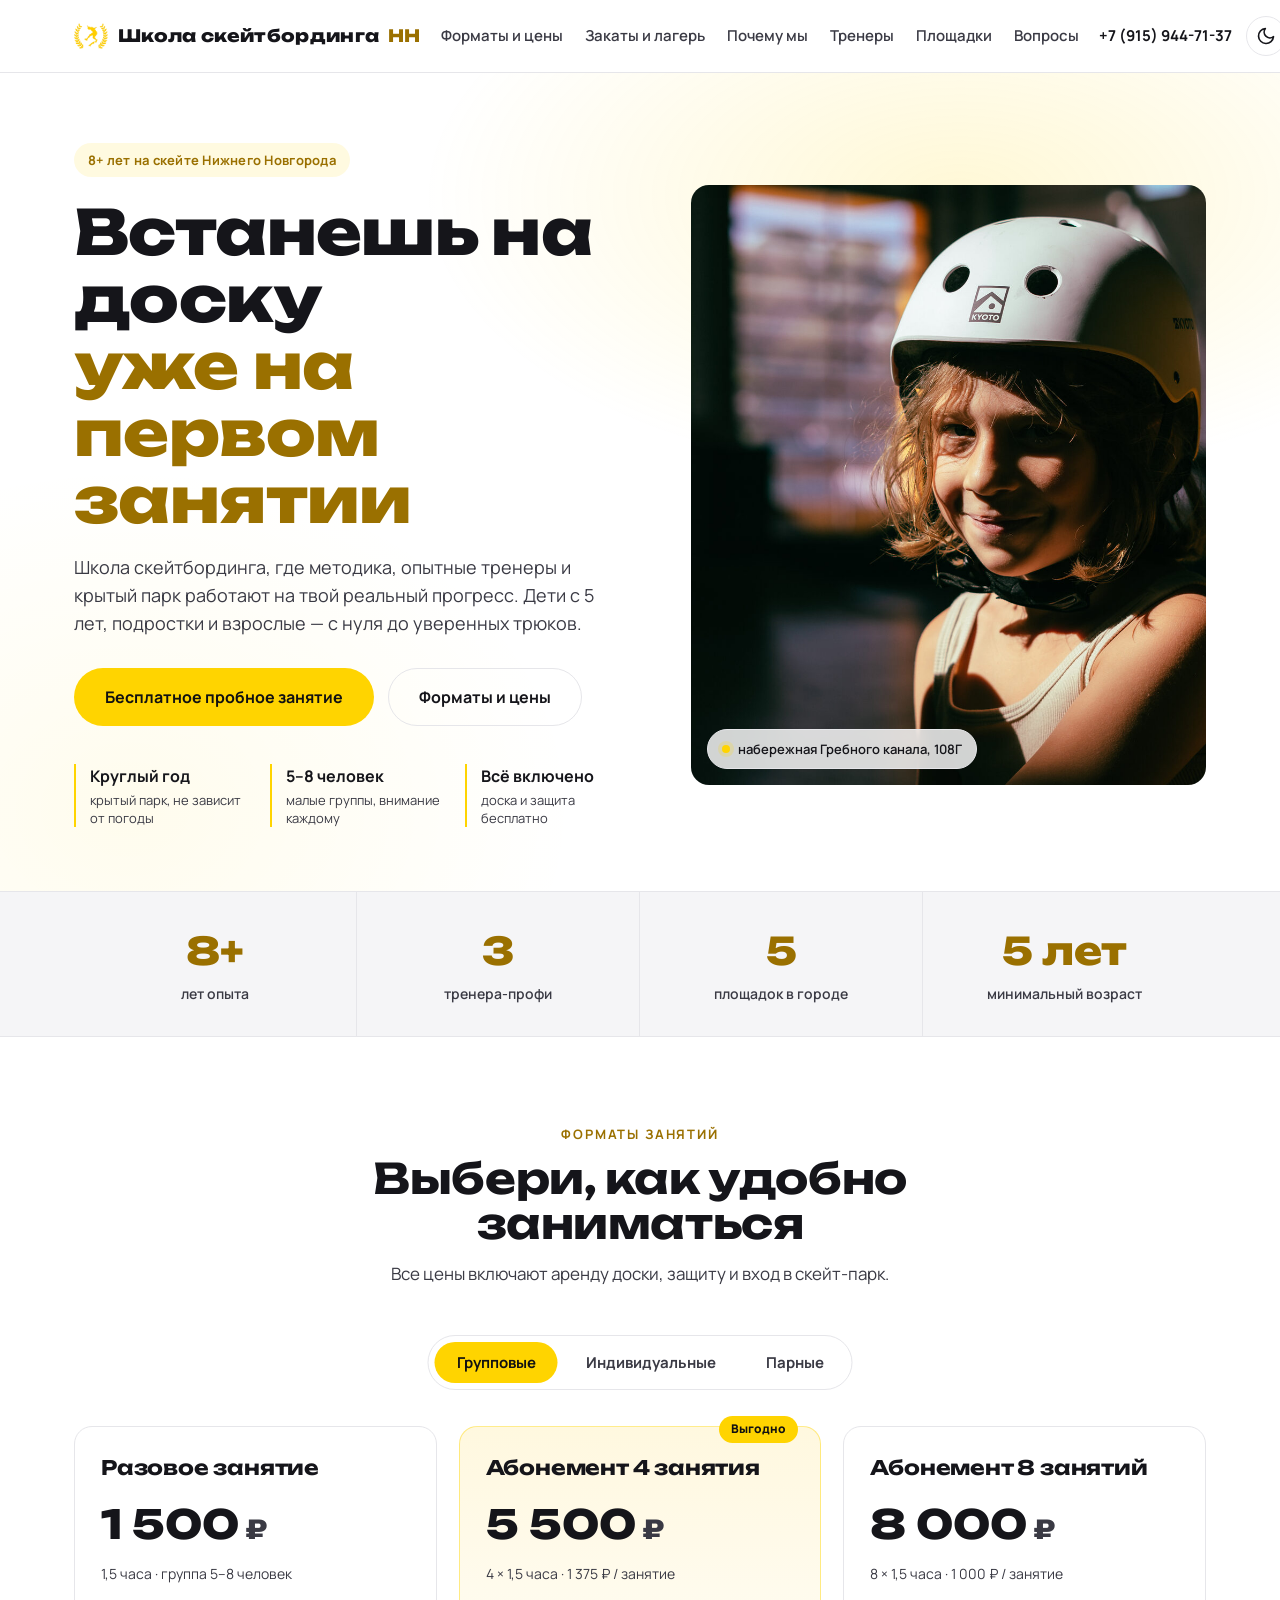
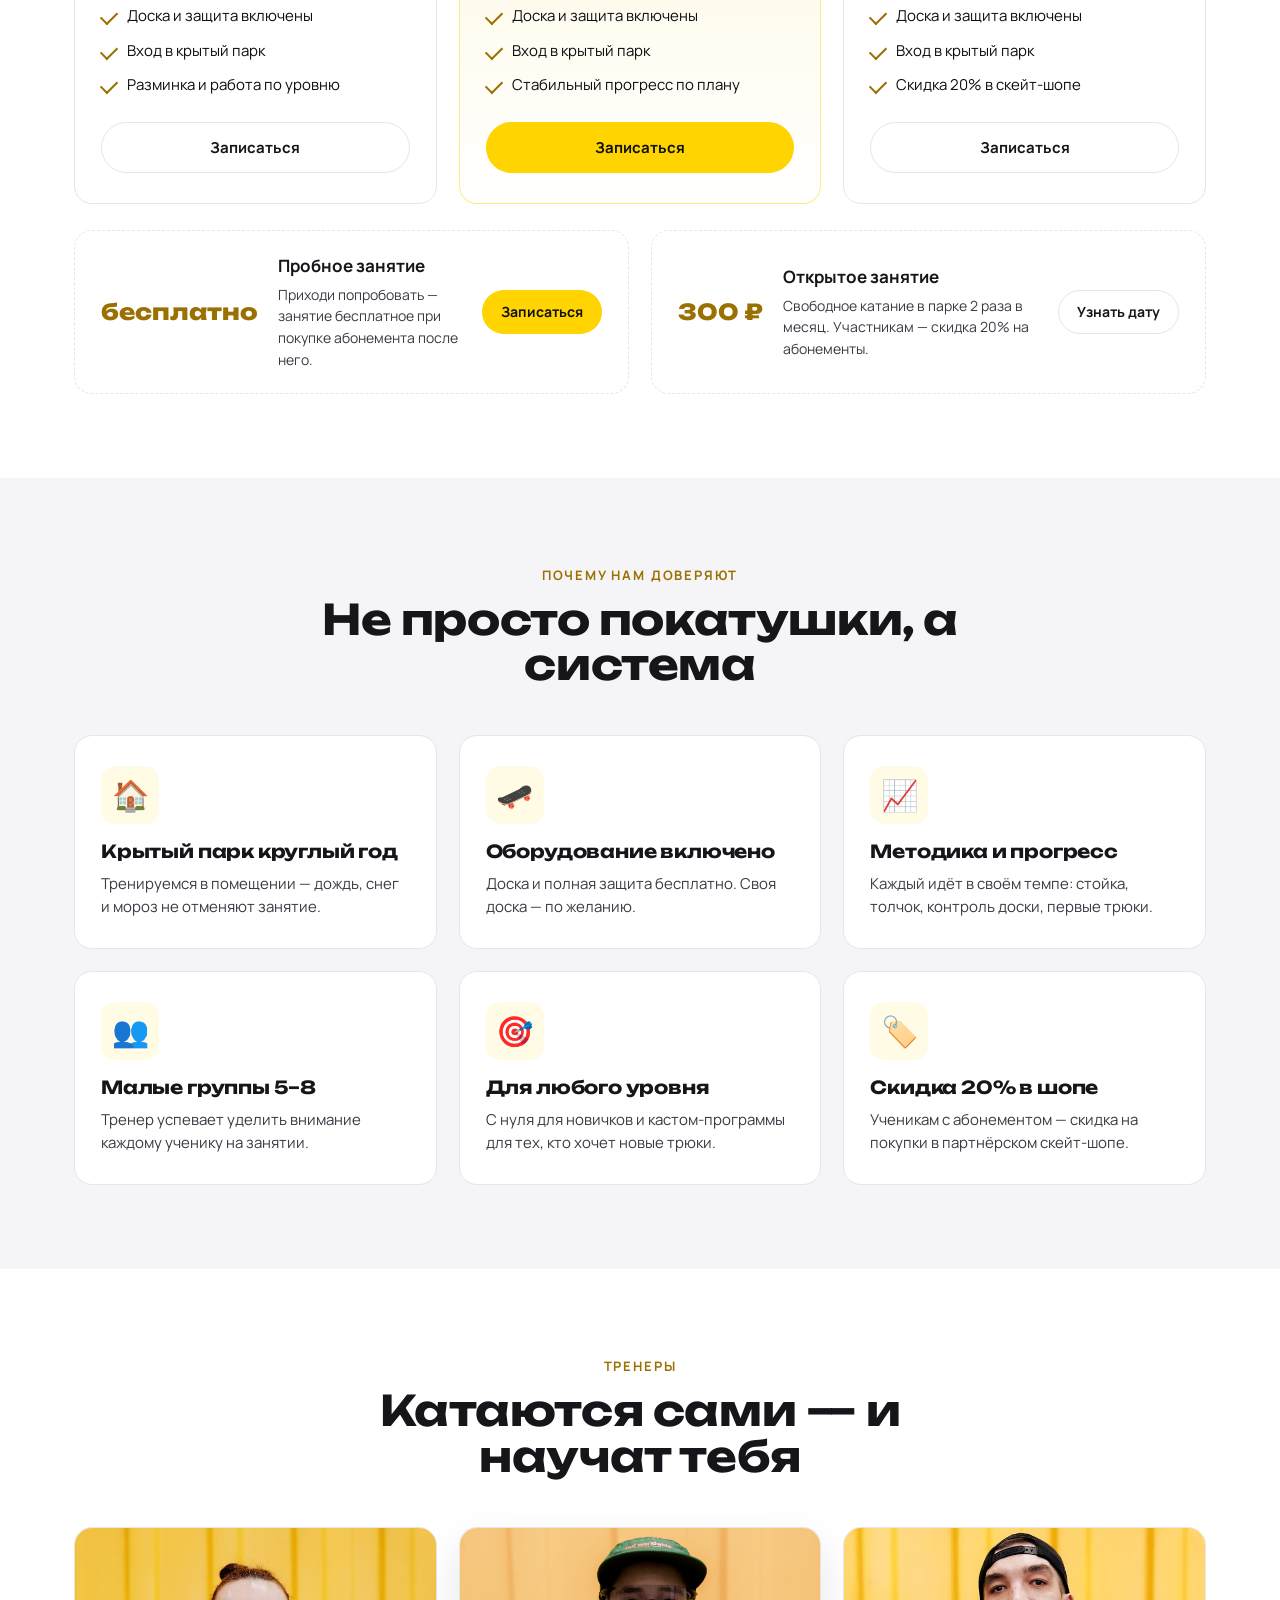
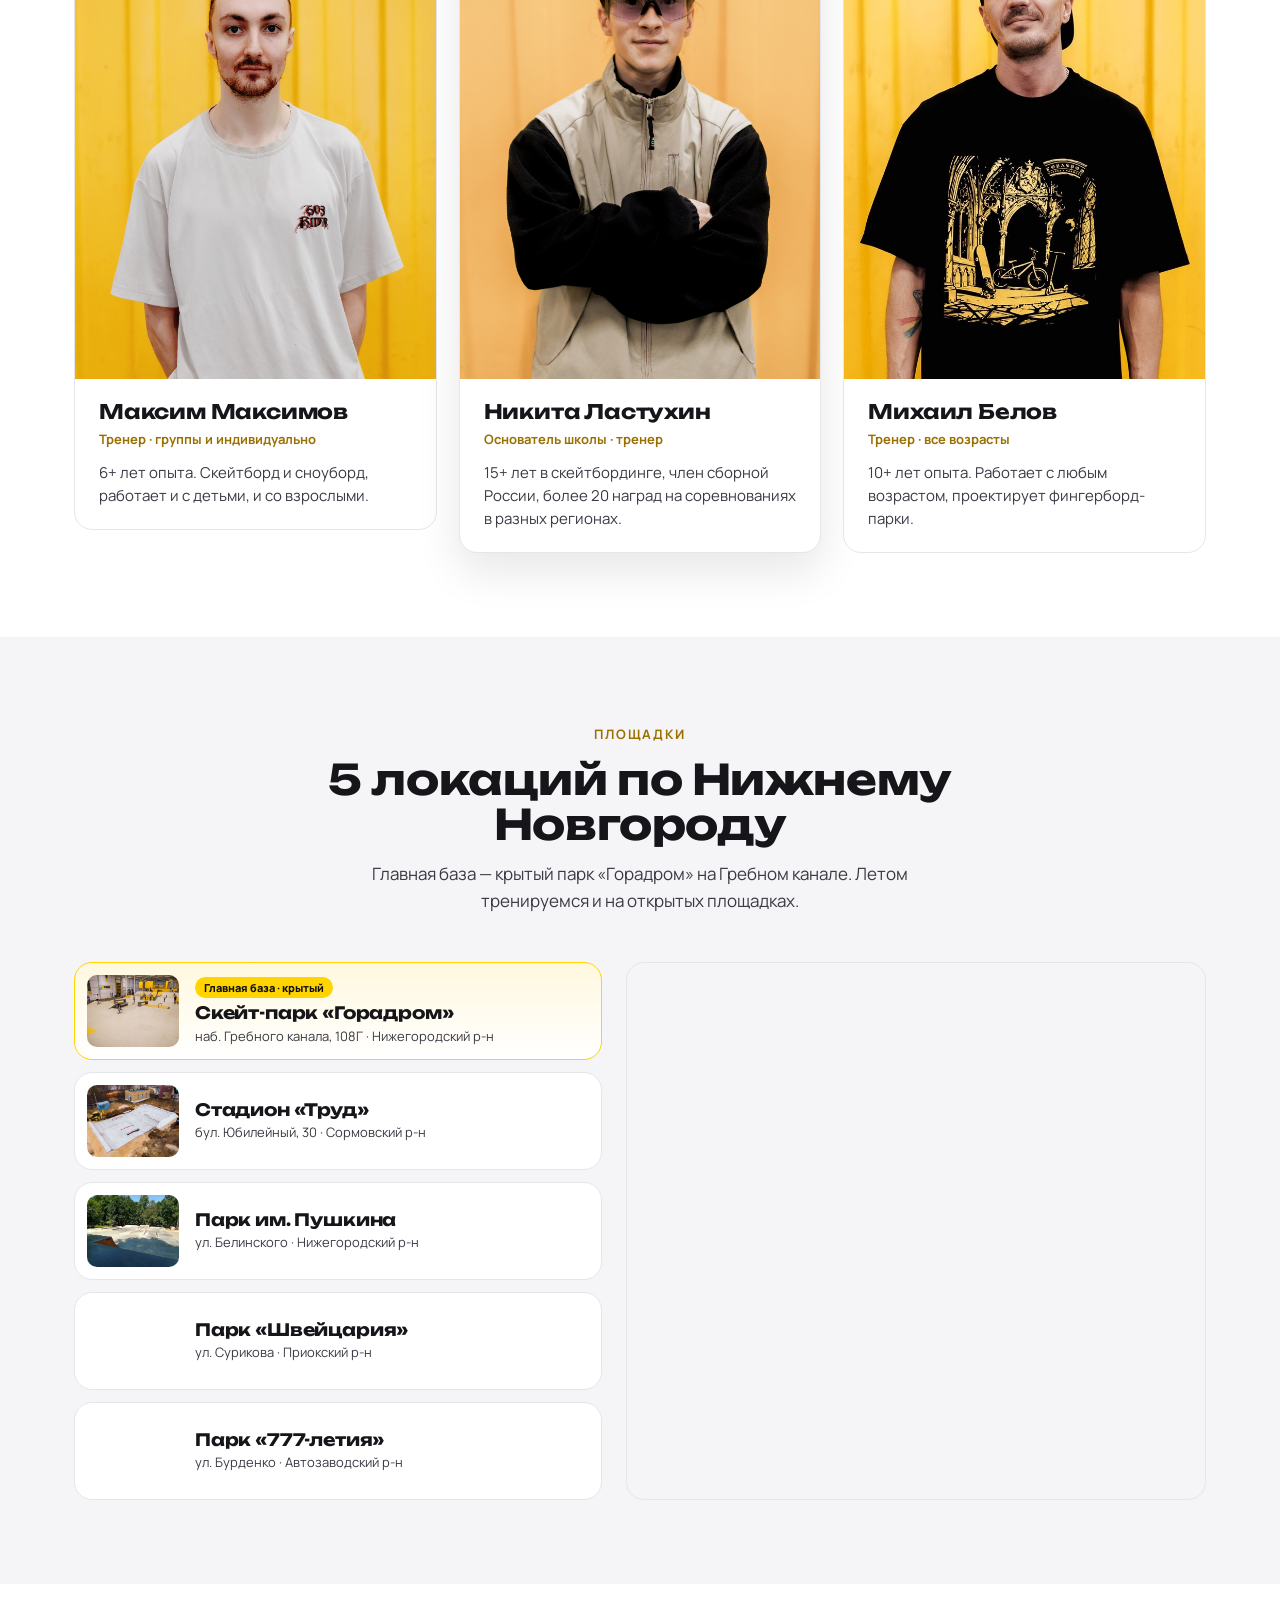
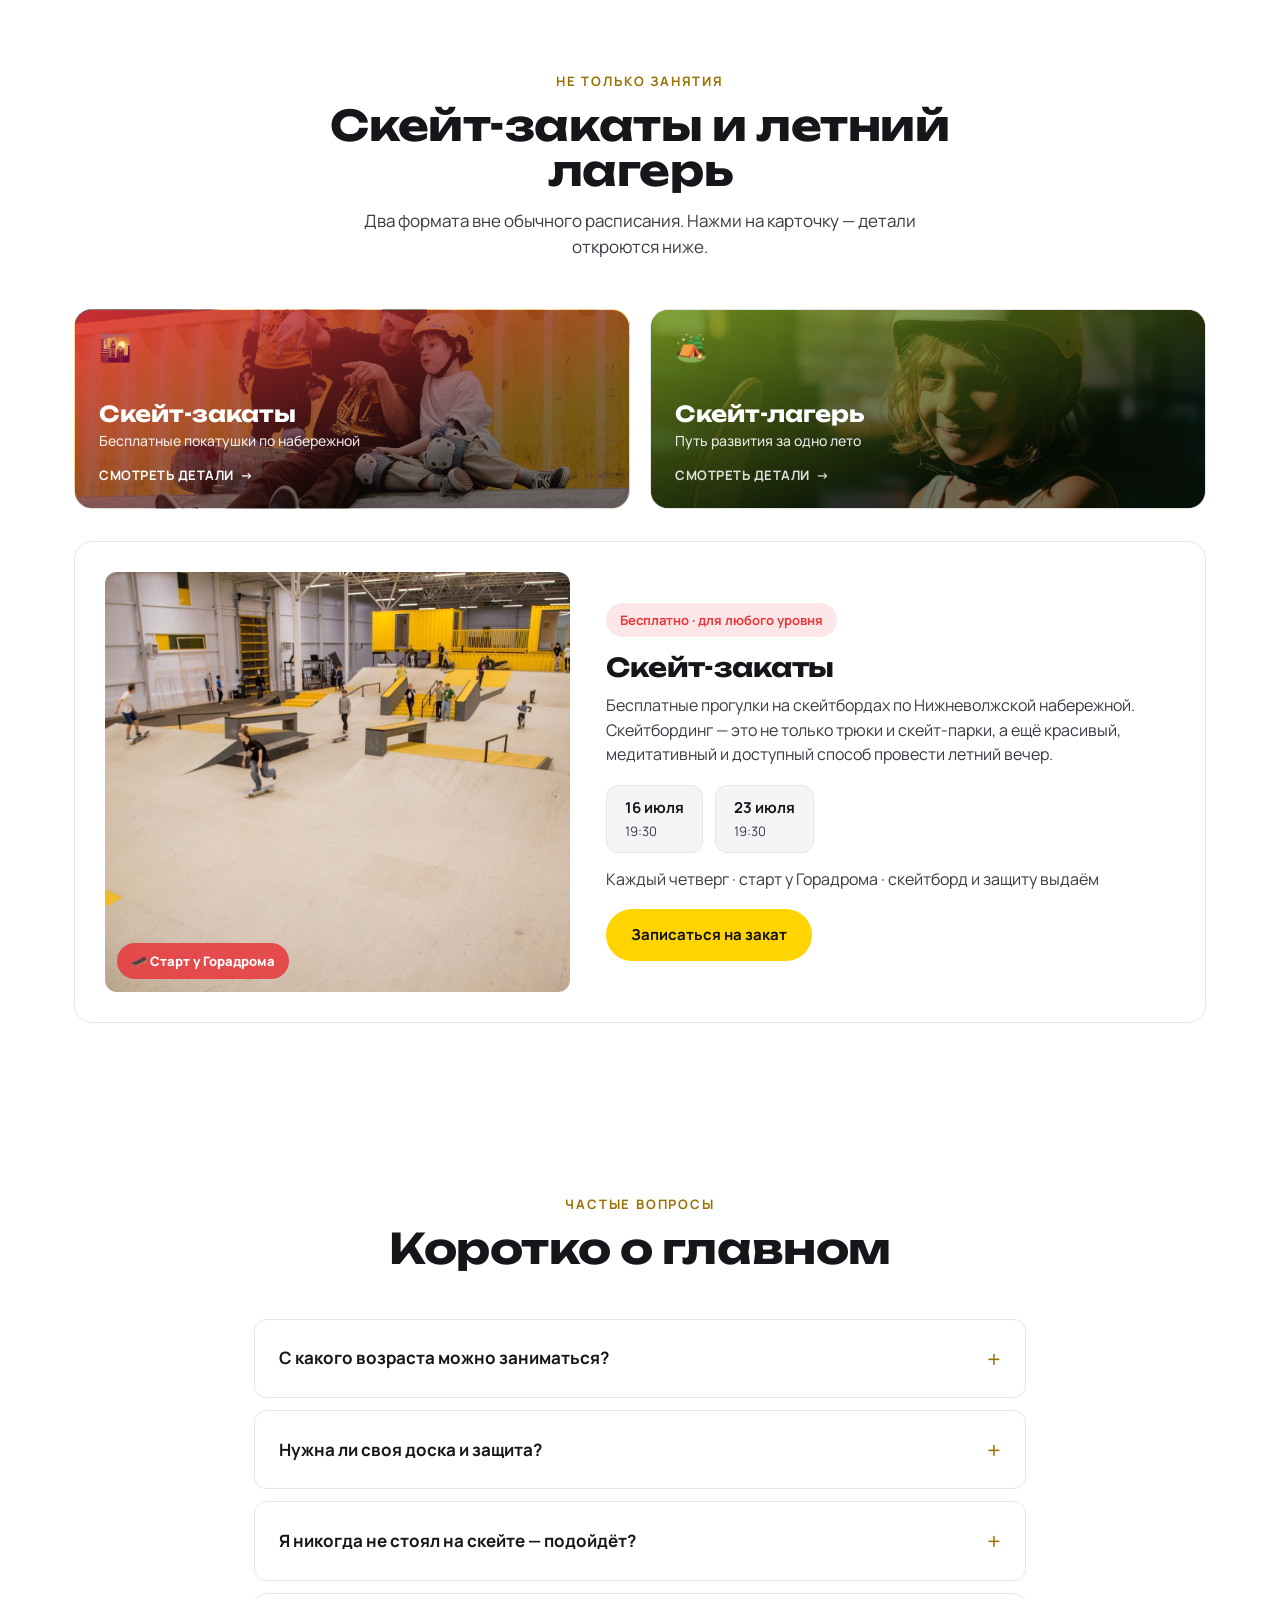
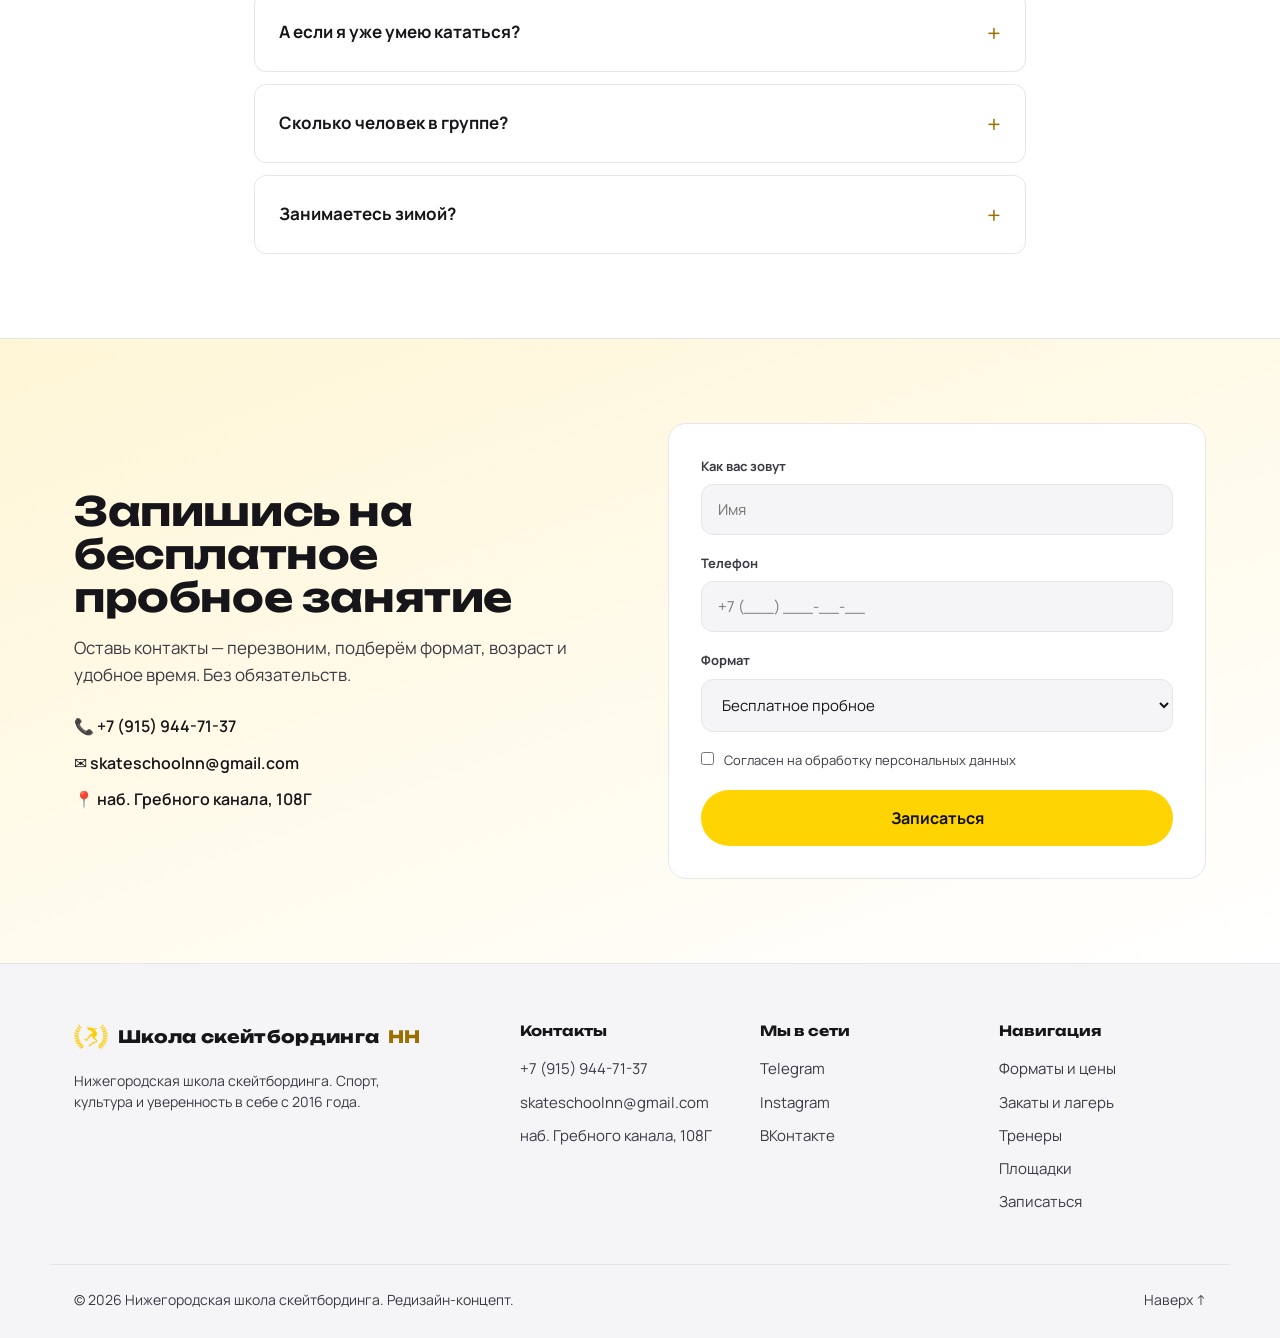
==== commit 50f865af: "add skate-sunsets & camp section with switchable card tabs, custom hand-drawn cursor Cards flip betw" ====
--- a/index.html
+++ b/index.html
@@ -47,6 +47,7 @@
       </a>
       <nav class="nav" id="nav">
         <a href="#formats" class="nav__link">Форматы и цены</a>
+        <a href="#events" class="nav__link">Закаты и лагерь</a>
         <a href="#why" class="nav__link">Почему мы</a>
         <a href="#coaches" class="nav__link">Тренеры</a>
         <a href="#spots" class="nav__link">Площадки</a>
@@ -400,6 +401,78 @@
     </div>
   </section>
 
+  <!-- ===== EVENTS: SUNSETS & CAMP ===== -->
+  <section class="section" id="events">
+    <div class="container">
+      <div class="section__head">
+        <span class="eyebrow">Не только занятия</span>
+        <h2 class="section__title">Скейт-закаты и летний лагерь</h2>
+        <p class="section__sub">Два формата вне обычного расписания. Нажми на карточку — детали откроются ниже.</p>
+      </div>
+
+      <div class="ev-tabs" id="evTabs">
+        <button class="ev-tab ev-tab--sunset is-active" data-ev="sunset" style="background-image:url(assets/img/action-2.jpg)">
+          <span class="ev-tab__overlay"></span>
+          <span class="ev-tab__icon">🌇</span>
+          <span class="ev-tab__body">
+            <span class="ev-tab__title">Скейт-закаты</span>
+            <span class="ev-tab__sub">Бесплатные покатушки по набережной</span>
+          </span>
+          <span class="ev-tab__hint">Смотреть детали <span class="ev-tab__arrow">→</span></span>
+        </button>
+        <button class="ev-tab ev-tab--camp" data-ev="camp" style="background-image:url(assets/img/action-1.jpg)">
+          <span class="ev-tab__overlay"></span>
+          <span class="ev-tab__icon">🏕️</span>
+          <span class="ev-tab__body">
+            <span class="ev-tab__title">Скейт-лагерь</span>
+            <span class="ev-tab__sub">Путь развития за одно лето</span>
+          </span>
+          <span class="ev-tab__hint">Смотреть детали <span class="ev-tab__arrow">→</span></span>
+        </button>
+      </div>
+
+      <!-- SUNSET PANEL -->
+      <div class="ev-panel is-active" data-ev-panel="sunset">
+        <div class="ev-panel__media">
+          <img src="assets/img/spot-goradrom.jpg" alt="Скейт-закаты на набережной" loading="lazy" decoding="async" width="560" height="420" />
+          <div class="ev-panel__media-tag ev-panel__media-tag--sunset">🛹 Старт у Горадрома</div>
+        </div>
+        <div class="ev-panel__body">
+          <span class="ev-badge ev-badge--sunset">Бесплатно · для любого уровня</span>
+          <h3>Скейт-закаты</h3>
+          <p>Бесплатные прогулки на скейтбордах по Нижневолжской набережной. Скейтбординг — это не только трюки и скейт-парки, а ещё красивый, медитативный и доступный способ провести летний вечер.</p>
+          <ul class="ev-dates">
+            <li><span class="ev-dates__day">16 июля</span><span class="ev-dates__time">19:30</span></li>
+            <li><span class="ev-dates__day">23 июля</span><span class="ev-dates__time">19:30</span></li>
+          </ul>
+          <p class="ev-note">Каждый четверг · старт у Горадрома · скейтборд и защиту выдаём</p>
+          <a href="#book" class="btn btn--primary ev-cta">Записаться на закат</a>
+        </div>
+      </div>
+
+      <!-- CAMP PANEL -->
+      <div class="ev-panel" data-ev-panel="camp">
+        <div class="ev-panel__media">
+          <img src="assets/img/action-1.jpg" alt="Скейт-лагерь" loading="lazy" decoding="async" width="560" height="420" />
+          <div class="ev-panel__media-tag ev-panel__media-tag--camp">Возраст 6+</div>
+        </div>
+        <div class="ev-panel__body">
+          <span class="ev-badge ev-badge--camp">Это не лагерь на день — это путь развития за одно лето</span>
+          <h3>Скейт-лагерь</h3>
+          <p>Четыре смены за лето: от первых стоек и толчков до уверенных прыжков и трюков. Подходит новичкам — опыт катания не нужен.</p>
+          <ul class="ev-camp-dates">
+            <li><span class="ev-camp-dates__label">Смена 1</span><span class="ev-camp-dates__range">8–12 июня</span></li>
+            <li><span class="ev-camp-dates__label">Смена 2</span><span class="ev-camp-dates__range">17–21 июня</span></li>
+            <li><span class="ev-camp-dates__label">Смена 3</span><span class="ev-camp-dates__range">3–7 августа</span></li>
+            <li><span class="ev-camp-dates__label">Финал</span><span class="ev-camp-dates__range">18–21 августа</span></li>
+          </ul>
+          <p class="ev-note">Бесплатная аренда досок и защиты · питание включено · подходит для новичков</p>
+          <a href="#book" class="btn btn--primary ev-cta">Записаться в лагерь</a>
+        </div>
+      </div>
+    </div>
+  </section>
+
   <!-- ===== FAQ ===== -->
   <section class="section" id="faq">
     <div class="container container--narrow">
@@ -464,7 +537,8 @@
             <option value="group">Групповые занятия</option>
             <option value="individual">Индивидуальные занятия</option>
             <option value="pair">Парные занятия</option>
-            <option value="camp">Скейт-кэмп</option>
+            <option value="sunset">Скейт-закаты</option>
+            <option value="camp">Скейт-лагерь</option>
           </select>
         </div>
         <label class="consent">
@@ -502,6 +576,7 @@
       <div class="footer__col">
         <h4>Навигация</h4>
         <a href="#formats">Форматы и цены</a>
+        <a href="#events">Закаты и лагерь</a>
         <a href="#coaches">Тренеры</a>
         <a href="#spots">Площадки</a>
         <a href="#book">Записаться</a>
--- a/styles.css
+++ b/styles.css
@@ -234,6 +234,69 @@
 .spots-map { border-radius: var(--radius); overflow: hidden; border: 1px solid var(--line); min-height: 440px; }
 .spots-map iframe { width: 100%; height: 100%; display: block; min-height: 440px; }
 
+/* ===== EVENTS: SUNSETS & CAMP ===== */
+.ev-tabs { display: grid; grid-template-columns: 1fr 1fr; gap: 20px; margin-bottom: 32px; }
+.ev-tab {
+  position: relative; overflow: hidden; text-align: left;
+  min-height: 200px; border-radius: var(--radius); border: 1px solid var(--line);
+  padding: 24px; display: flex; flex-direction: column; justify-content: space-between;
+  background-size: cover; background-position: center;
+  color: #fff; font-family: inherit;
+  transition: transform .3s var(--ease), box-shadow .3s var(--ease);
+}
+.ev-tab:hover { transform: translateY(-6px); box-shadow: var(--shadow); }
+.ev-tab.is-active { border-color: rgba(255,255,255,.5); }
+/* Курсор-подсказка: у каждой карточки свой «переходный» курсор в цвет темы карточки */
+/* Рукописная стрелка-«маркер» — перекликается со стилем флаеров (рукописный «Совок», тейп, коллаж) */
+.ev-tab--sunset {
+  cursor: url("data:image/svg+xml;utf8,<svg xmlns='http://www.w3.org/2000/svg' width='42' height='42' viewBox='0 0 42 42'><circle cx='21' cy='21' r='19' fill='%23e8373b' stroke='white' stroke-width='2'/><path d='M12 27 Q19 15 29 14' stroke='white' stroke-width='2.6' fill='none' stroke-linecap='round'/><path d='M29 14 L23 13.5 M29 14 L27.5 19.5' stroke='white' stroke-width='2.6' fill='none' stroke-linecap='round' stroke-linejoin='round'/></svg>") 12 27, pointer;
+}
+.ev-tab--camp {
+  cursor: url("data:image/svg+xml;utf8,<svg xmlns='http://www.w3.org/2000/svg' width='42' height='42' viewBox='0 0 42 42'><circle cx='21' cy='21' r='19' fill='%237a9a1e' stroke='white' stroke-width='2'/><path d='M12 27 Q19 15 29 14' stroke='white' stroke-width='2.6' fill='none' stroke-linecap='round'/><path d='M29 14 L23 13.5 M29 14 L27.5 19.5' stroke='white' stroke-width='2.6' fill='none' stroke-linecap='round' stroke-linejoin='round'/></svg>") 12 27, pointer;
+}
+.ev-tab__overlay { position: absolute; inset: 0; z-index: 0; }
+.ev-tab--sunset .ev-tab__overlay { background: linear-gradient(160deg, rgba(232,55,59,.88), rgba(20,10,10,.55) 70%); }
+.ev-tab--camp .ev-tab__overlay { background: linear-gradient(160deg, rgba(122,154,30,.88), rgba(10,16,4,.55) 70%); }
+.ev-tab__icon { position: relative; z-index: 1; font-size: 26px; line-height: 1; margin-bottom: auto; }
+.ev-tab__body { position: relative; z-index: 1; display: flex; flex-direction: column; gap: 4px; margin-top: 18px; }
+.ev-tab__title { font-family: 'Unbounded', sans-serif; font-weight: 700; font-size: 22px; }
+.ev-tab__sub { font-size: 14px; opacity: .88; font-weight: 500; }
+.ev-tab__hint {
+  position: relative; z-index: 1; display: inline-flex; align-items: center; gap: 6px;
+  margin-top: 16px; font-size: 13px; font-weight: 700; text-transform: uppercase; letter-spacing: .04em;
+  opacity: .85; transition: gap .25s var(--ease), opacity .25s;
+}
+.ev-tab__arrow { transition: transform .25s var(--ease); }
+.ev-tab:hover .ev-tab__hint { opacity: 1; gap: 10px; }
+.ev-tab:hover .ev-tab__arrow { transform: translateX(4px); }
+.ev-tab.is-active .ev-tab__hint { opacity: 1; }
+
+.ev-panel { display: none; grid-template-columns: .9fr 1.1fr; gap: 36px; align-items: center; background: var(--bg-card); border: 1px solid var(--line); border-radius: var(--radius); padding: 30px; }
+.ev-panel.is-active { display: grid; animation: fade .4s var(--ease); }
+.ev-panel__media { position: relative; border-radius: var(--radius-sm); overflow: hidden; }
+.ev-panel__media img { width: 100%; aspect-ratio: 4/3; object-fit: cover; }
+.ev-panel__media-tag {
+  position: absolute; left: 12px; bottom: 12px; padding: 8px 14px; border-radius: 999px;
+  font-size: 13px; font-weight: 800; color: #fff; backdrop-filter: blur(6px);
+}
+.ev-panel__media-tag--sunset { background: rgba(232,55,59,.85); }
+.ev-panel__media-tag--camp { background: rgba(122,154,30,.85); }
+.ev-badge { display: inline-block; padding: 7px 14px; border-radius: 999px; font-weight: 700; font-size: 13px; margin-bottom: 16px; }
+.ev-badge--sunset { background: rgba(232,55,59,.12); color: #e8373b; }
+.ev-badge--camp { background: rgba(122,154,30,.14); color: #7a9a1e; }
+.ev-panel__body h3 { font-size: 26px; font-weight: 700; margin-bottom: 12px; }
+.ev-panel__body > p { color: var(--muted); font-size: 16px; margin-bottom: 18px; }
+.ev-dates { list-style: none; display: flex; gap: 12px; flex-wrap: wrap; margin-bottom: 14px; }
+.ev-dates li { display: flex; flex-direction: column; gap: 2px; background: var(--bg-soft); border: 1px solid var(--line); border-radius: var(--radius-sm); padding: 10px 18px; }
+.ev-dates__day { font-weight: 700; font-size: 15px; }
+.ev-dates__time { color: var(--muted); font-size: 13px; }
+.ev-camp-dates { list-style: none; display: grid; grid-template-columns: repeat(4,1fr); gap: 10px; margin-bottom: 14px; }
+.ev-camp-dates li { background: var(--bg-soft); border: 1px solid var(--line); border-radius: var(--radius-sm); padding: 10px 12px; text-align: center; }
+.ev-camp-dates__label { display: block; color: var(--accent-text); font-size: 11px; font-weight: 800; text-transform: uppercase; letter-spacing: .04em; margin-bottom: 3px; }
+.ev-camp-dates__range { display: block; font-weight: 700; font-size: 13px; }
+.ev-note { color: var(--muted); font-size: 14px; margin-bottom: 22px; }
+.ev-cta { display: inline-flex; }
+
 /* ===== FAQ ===== */
 .faq { display: flex; flex-direction: column; gap: 12px; }
 .faq__item { background: var(--bg-card); border: 1px solid var(--line); border-radius: var(--radius-sm); overflow: hidden; }
@@ -278,6 +341,8 @@
   .spots-layout { grid-template-columns: 1fr; }
   .spots-map { order: -1; min-height: 320px; }
   .spots-map iframe { min-height: 320px; }
+  .ev-panel { grid-template-columns: 1fr; }
+  .ev-panel__media img { aspect-ratio: 16/9; }
   .book__inner { grid-template-columns: 1fr; gap: 32px; }
   .footer__inner { grid-template-columns: 1fr 1fr; }
 }
@@ -308,6 +373,9 @@
   .stat:nth-child(2) { border-right: 0; }
   .stat:nth-child(1), .stat:nth-child(2) { border-bottom: 1px solid var(--line); }
   .pricing.is-active, .features, .coaches, .offers { grid-template-columns: minmax(0, 1fr); }
+  .ev-tabs { grid-template-columns: 1fr; }
+  .ev-camp-dates { grid-template-columns: 1fr 1fr; }
+  .ev-panel { padding: 22px 18px; }
   /* Оффер-карточки: стек, чтобы кнопка не распирала ряд за пределы экрана */
   .offer { flex-direction: column; align-items: flex-start; gap: 14px; }
   .offer .btn { width: 100%; text-align: center; }
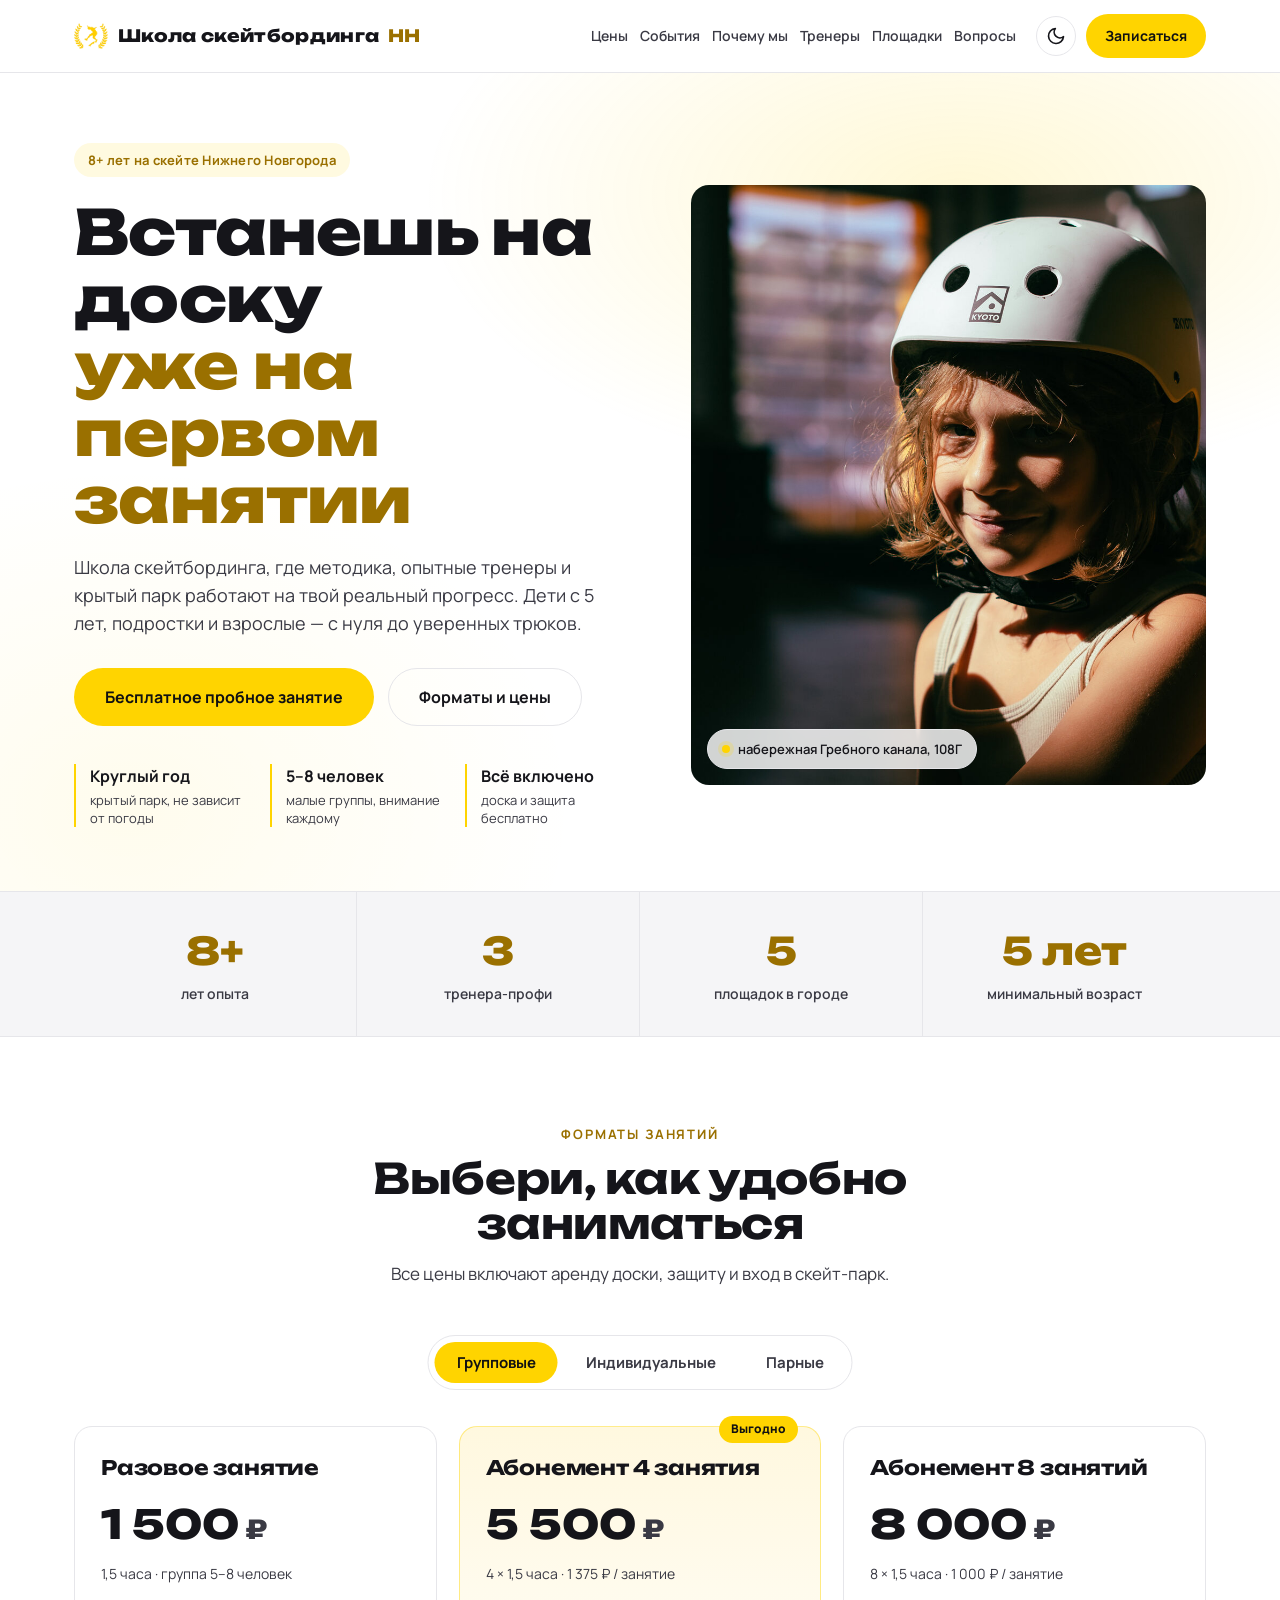
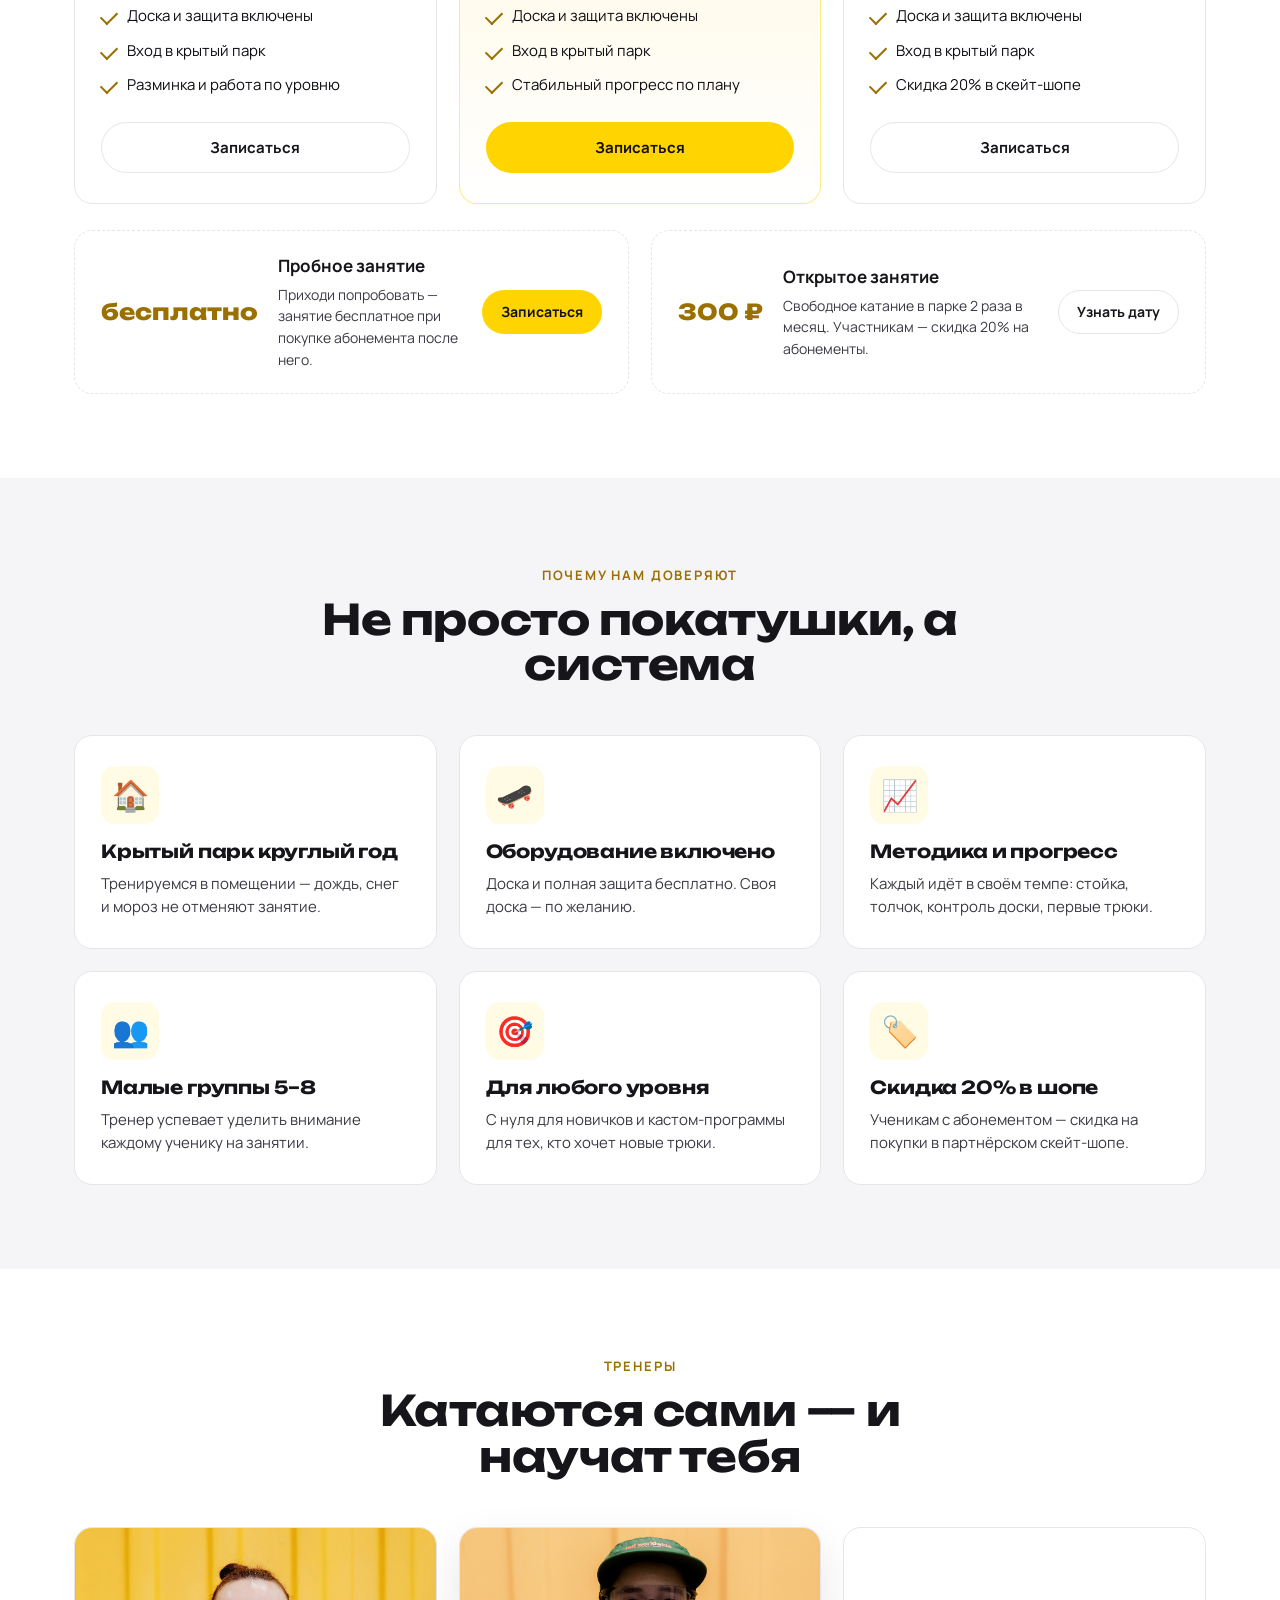
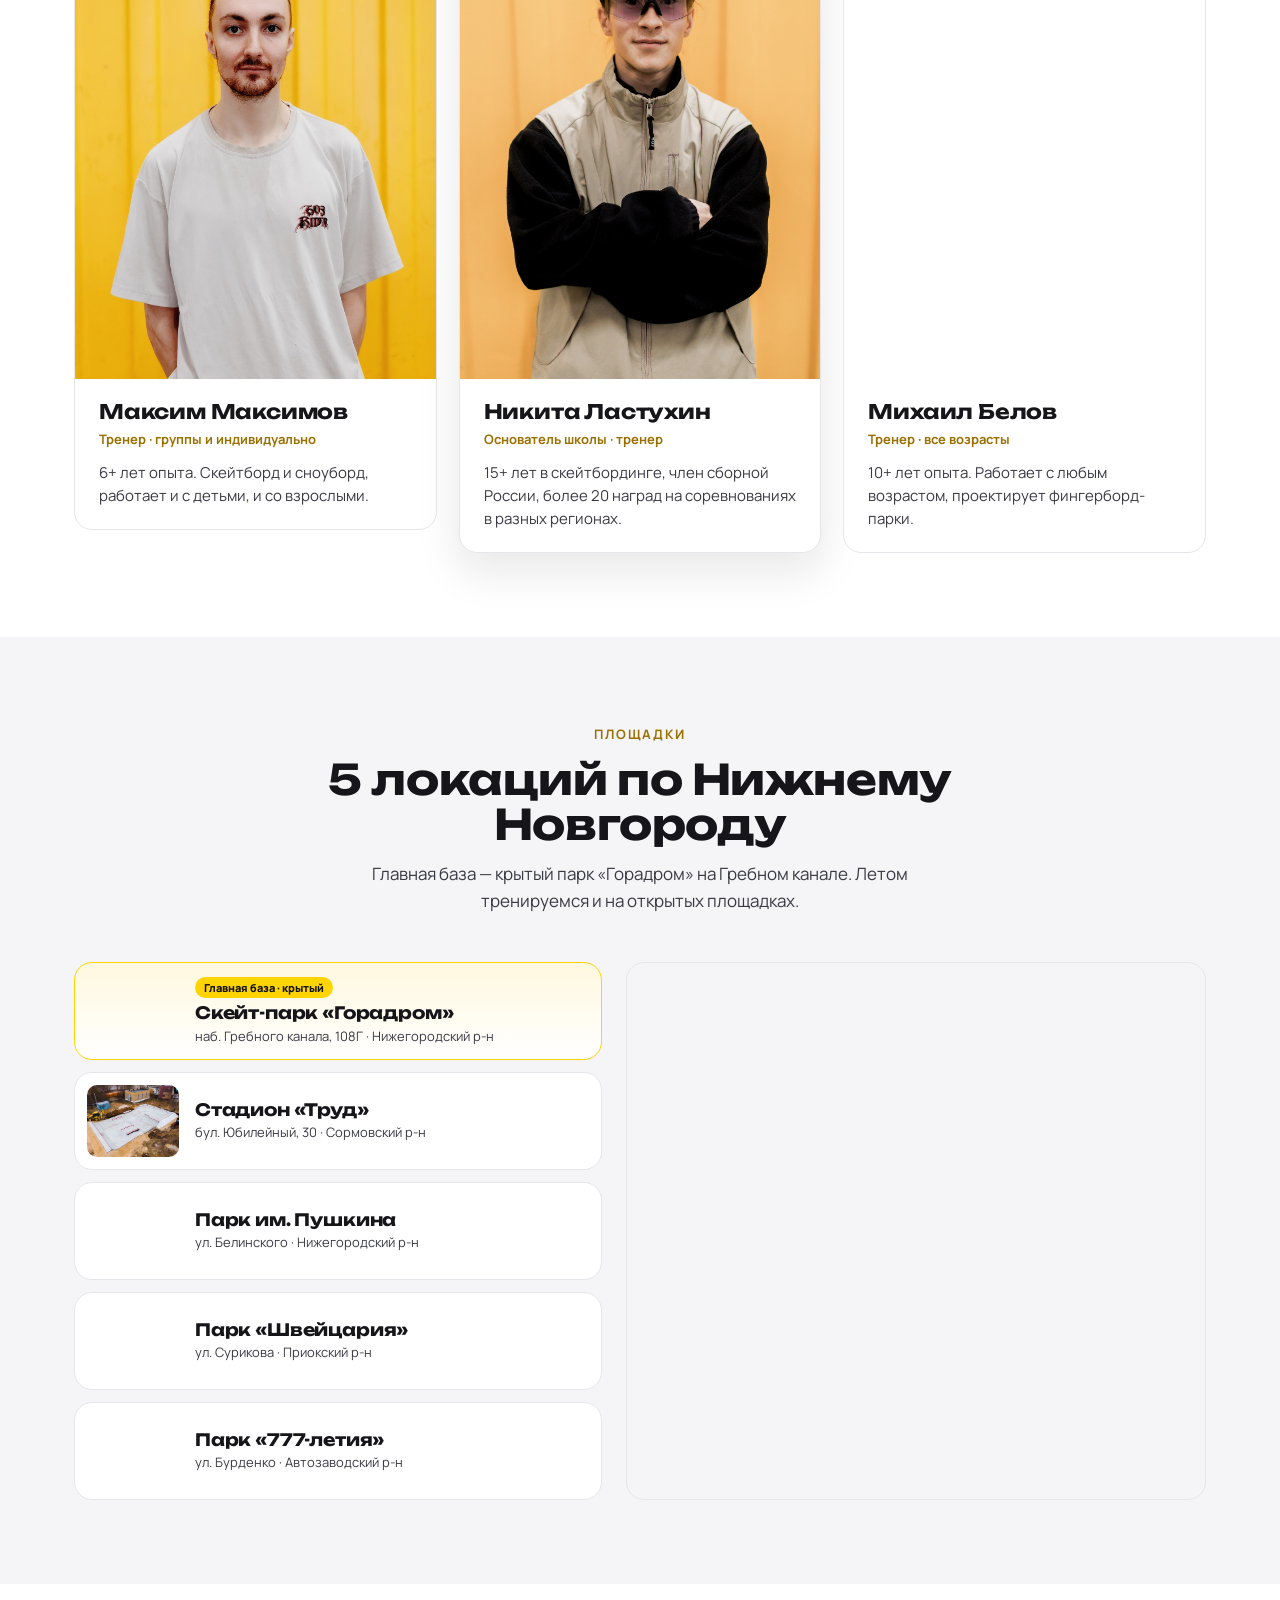
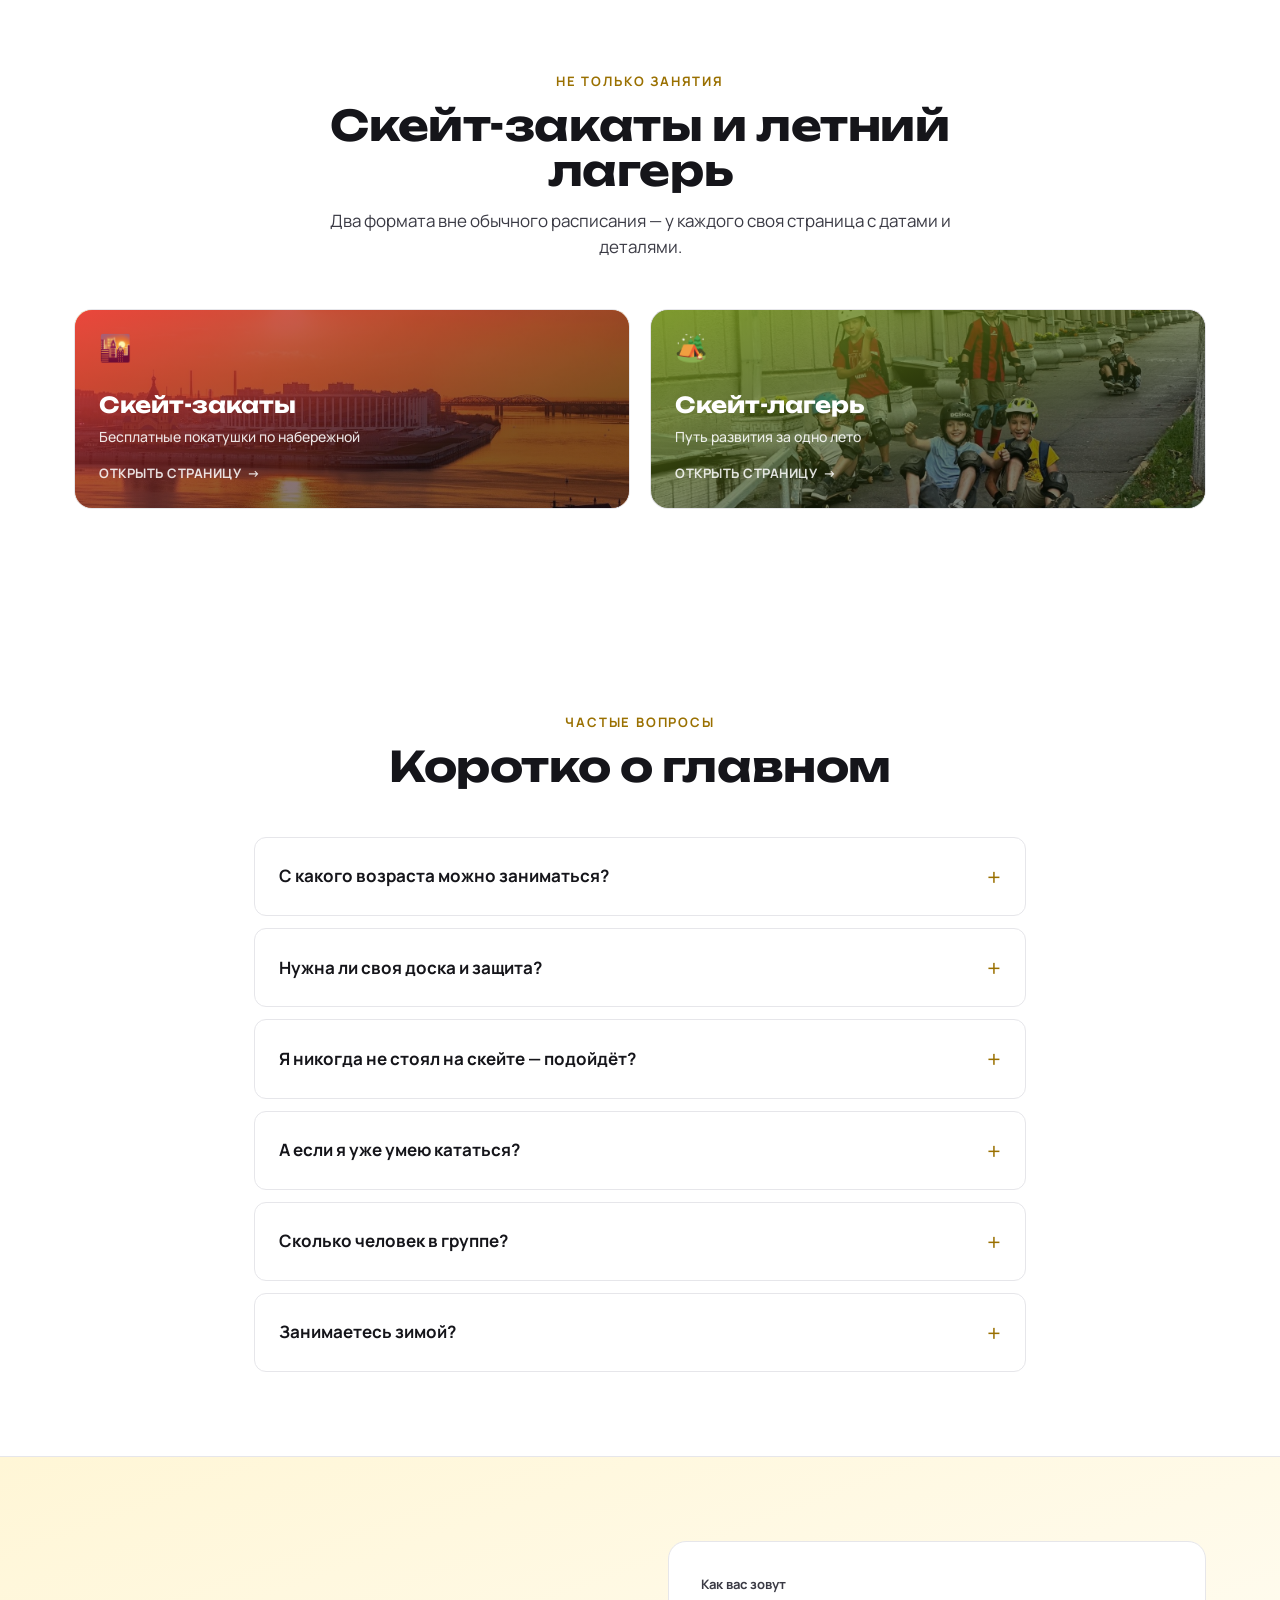
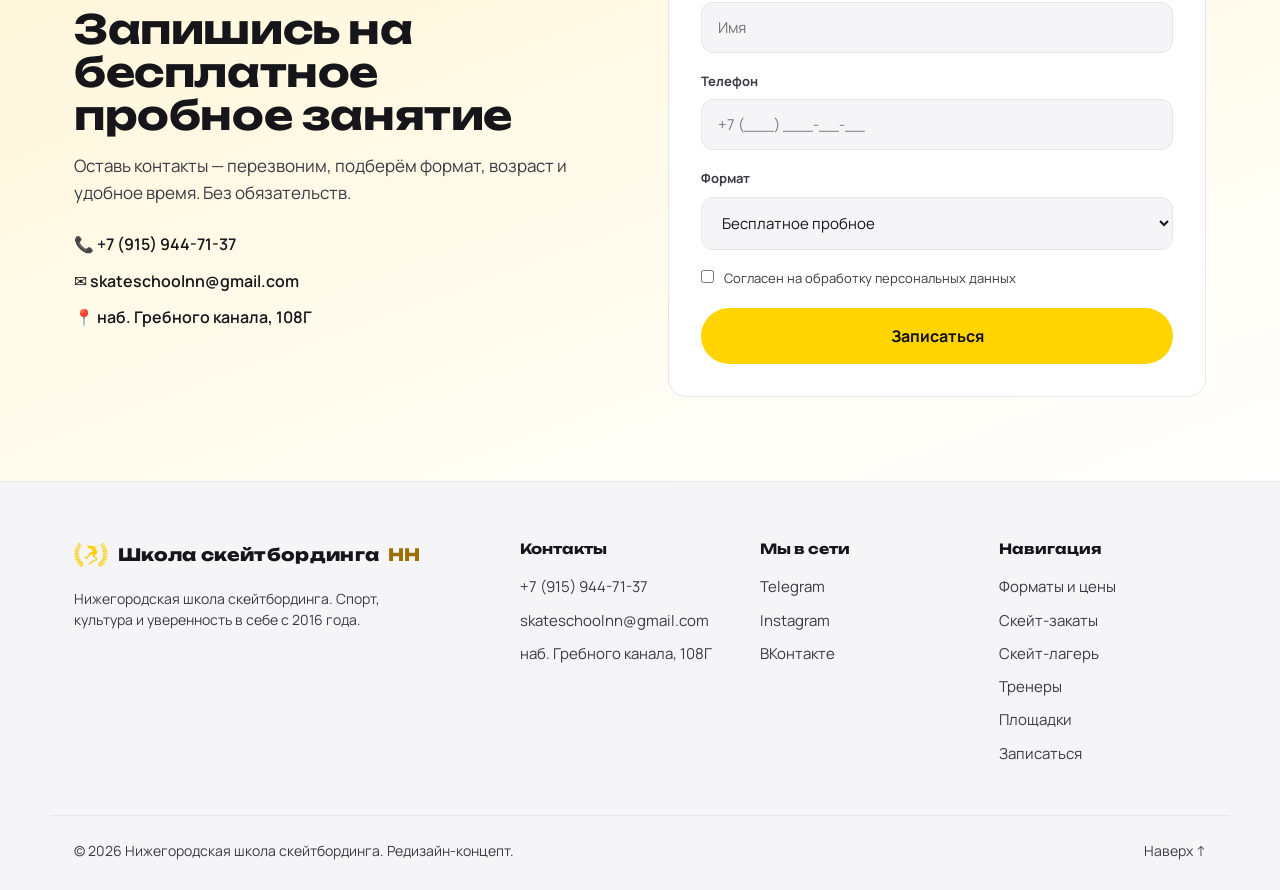
==== commit db67fbb5: "skate-sunset.html + skate-camp.html as real pages with seamless soft-nav Events section now links to" ====
--- a/index.html
+++ b/index.html
@@ -21,7 +21,7 @@
   <link rel="preconnect" href="https://fonts.googleapis.com" />
   <link rel="preconnect" href="https://fonts.gstatic.com" crossorigin />
   <link href="https://fonts.googleapis.com/css2?family=Unbounded:wght@400;600;700;800&family=Manrope:wght@400;500;600;700;800&display=swap" rel="stylesheet" />
-  <link rel="stylesheet" href="styles.css" />
+  <link rel="stylesheet" href="styles.css?v=2" />
   <!-- Тема применяется ДО отрисовки, чтобы не было вспышки чужого фона (FOUC).
        Приоритет: осознанный выбор пользователя (localStorage) → системная тема устройства. -->
   <script>
@@ -41,19 +41,19 @@
   <!-- ===== HEADER ===== -->
   <header class="header" id="top">
     <div class="container header__inner">
-      <a href="#top" class="logo">
+      <a href="index.html" class="logo">
         <img src="assets/img/emblem.png" alt="Нижегородская школа скейтбординга" class="logo__mark" width="34" height="34" decoding="async" />
         <span class="logo__text">Школа скейтбординга<span class="logo__accent"> НН</span></span>
       </a>
       <nav class="nav" id="nav">
-        <a href="#formats" class="nav__link">Форматы и цены</a>
-        <a href="#events" class="nav__link">Закаты и лагерь</a>
-        <a href="#why" class="nav__link">Почему мы</a>
-        <a href="#coaches" class="nav__link">Тренеры</a>
-        <a href="#spots" class="nav__link">Площадки</a>
-        <a href="#faq" class="nav__link">Вопросы</a>
+        <a href="index.html#formats" class="nav__link">Цены</a>
+        <a href="index.html#events" class="nav__link">События</a>
+        <a href="index.html#why" class="nav__link">Почему мы</a>
+        <a href="index.html#coaches" class="nav__link">Тренеры</a>
+        <a href="index.html#spots" class="nav__link">Площадки</a>
+        <a href="index.html#faq" class="nav__link">Вопросы</a>
         <a href="tel:+79159447137" class="nav__phone">+7 (915) 944-71-37</a>
-        <a href="#book" class="btn btn--primary nav__cta">Записаться на пробное</a>
+        <a href="index.html#book" class="btn btn--primary nav__cta">Записаться на пробное</a>
       </nav>
       <div class="header__cta">
         <a href="tel:+79159447137" class="header__phone">+7 (915) 944-71-37</a>
@@ -66,7 +66,7 @@
             <path d="M21 12.8A9 9 0 1 1 11.2 3a7 7 0 0 0 9.8 9.8z"></path>
           </svg>
         </button>
-        <a href="#book" class="btn btn--primary btn--sm">Записаться</a>
+        <a href="index.html#book" class="btn btn--primary btn--sm">Записаться</a>
       </div>
       <button class="burger" id="burger" aria-label="Открыть меню" aria-controls="nav" aria-expanded="false">
         <span></span><span></span><span></span>
@@ -74,6 +74,7 @@
     </div>
   </header>
 
+  <main id="page-main">
   <!-- ===== HERO ===== -->
   <section class="hero">
     <div class="hero__bg"></div>
@@ -401,74 +402,34 @@
     </div>
   </section>
 
-  <!-- ===== EVENTS: SUNSETS & CAMP ===== -->
+  <!-- ===== EVENTS: SUNSETS & CAMP — ссылки на отдельные страницы ===== -->
   <section class="section" id="events">
     <div class="container">
       <div class="section__head">
         <span class="eyebrow">Не только занятия</span>
         <h2 class="section__title">Скейт-закаты и летний лагерь</h2>
-        <p class="section__sub">Два формата вне обычного расписания. Нажми на карточку — детали откроются ниже.</p>
+        <p class="section__sub">Два формата вне обычного расписания — у каждого своя страница с датами и деталями.</p>
       </div>
 
       <div class="ev-tabs" id="evTabs">
-        <button class="ev-tab ev-tab--sunset is-active" data-ev="sunset" style="background-image:url(assets/img/action-2.jpg)">
+        <a class="ev-tab ev-tab--sunset" href="skate-sunset.html" style="background-image:url(assets/img/events/sunset-skyline.jpg)">
           <span class="ev-tab__overlay"></span>
           <span class="ev-tab__icon">🌇</span>
           <span class="ev-tab__body">
             <span class="ev-tab__title">Скейт-закаты</span>
             <span class="ev-tab__sub">Бесплатные покатушки по набережной</span>
           </span>
-          <span class="ev-tab__hint">Смотреть детали <span class="ev-tab__arrow">→</span></span>
-        </button>
-        <button class="ev-tab ev-tab--camp" data-ev="camp" style="background-image:url(assets/img/action-1.jpg)">
+          <span class="ev-tab__hint">Открыть страницу <span class="ev-tab__arrow">→</span></span>
+        </a>
+        <a class="ev-tab ev-tab--camp" href="skate-camp.html" style="background-image:url(assets/img/events/camp-kids.jpg)">
           <span class="ev-tab__overlay"></span>
           <span class="ev-tab__icon">🏕️</span>
           <span class="ev-tab__body">
             <span class="ev-tab__title">Скейт-лагерь</span>
             <span class="ev-tab__sub">Путь развития за одно лето</span>
           </span>
-          <span class="ev-tab__hint">Смотреть детали <span class="ev-tab__arrow">→</span></span>
-        </button>
-      </div>
-
-      <!-- SUNSET PANEL -->
-      <div class="ev-panel is-active" data-ev-panel="sunset">
-        <div class="ev-panel__media">
-          <img src="assets/img/spot-goradrom.jpg" alt="Скейт-закаты на набережной" loading="lazy" decoding="async" width="560" height="420" />
-          <div class="ev-panel__media-tag ev-panel__media-tag--sunset">🛹 Старт у Горадрома</div>
-        </div>
-        <div class="ev-panel__body">
-          <span class="ev-badge ev-badge--sunset">Бесплатно · для любого уровня</span>
-          <h3>Скейт-закаты</h3>
-          <p>Бесплатные прогулки на скейтбордах по Нижневолжской набережной. Скейтбординг — это не только трюки и скейт-парки, а ещё красивый, медитативный и доступный способ провести летний вечер.</p>
-          <ul class="ev-dates">
-            <li><span class="ev-dates__day">16 июля</span><span class="ev-dates__time">19:30</span></li>
-            <li><span class="ev-dates__day">23 июля</span><span class="ev-dates__time">19:30</span></li>
-          </ul>
-          <p class="ev-note">Каждый четверг · старт у Горадрома · скейтборд и защиту выдаём</p>
-          <a href="#book" class="btn btn--primary ev-cta">Записаться на закат</a>
-        </div>
-      </div>
-
-      <!-- CAMP PANEL -->
-      <div class="ev-panel" data-ev-panel="camp">
-        <div class="ev-panel__media">
-          <img src="assets/img/action-1.jpg" alt="Скейт-лагерь" loading="lazy" decoding="async" width="560" height="420" />
-          <div class="ev-panel__media-tag ev-panel__media-tag--camp">Возраст 6+</div>
-        </div>
-        <div class="ev-panel__body">
-          <span class="ev-badge ev-badge--camp">Это не лагерь на день — это путь развития за одно лето</span>
-          <h3>Скейт-лагерь</h3>
-          <p>Четыре смены за лето: от первых стоек и толчков до уверенных прыжков и трюков. Подходит новичкам — опыт катания не нужен.</p>
-          <ul class="ev-camp-dates">
-            <li><span class="ev-camp-dates__label">Смена 1</span><span class="ev-camp-dates__range">8–12 июня</span></li>
-            <li><span class="ev-camp-dates__label">Смена 2</span><span class="ev-camp-dates__range">17–21 июня</span></li>
-            <li><span class="ev-camp-dates__label">Смена 3</span><span class="ev-camp-dates__range">3–7 августа</span></li>
-            <li><span class="ev-camp-dates__label">Финал</span><span class="ev-camp-dates__range">18–21 августа</span></li>
-          </ul>
-          <p class="ev-note">Бесплатная аренда досок и защиты · питание включено · подходит для новичков</p>
-          <a href="#book" class="btn btn--primary ev-cta">Записаться в лагерь</a>
-        </div>
+          <span class="ev-tab__hint">Открыть страницу <span class="ev-tab__arrow">→</span></span>
+        </a>
       </div>
     </div>
   </section>
@@ -550,12 +511,13 @@
       </form>
     </div>
   </section>
+  </main>
 
   <!-- ===== FOOTER ===== -->
   <footer class="footer">
     <div class="container footer__inner">
       <div class="footer__brand">
-        <a href="#top" class="logo">
+        <a href="index.html" class="logo">
           <img src="assets/img/emblem.png" alt="" class="logo__mark" loading="lazy" decoding="async" width="34" height="34" />
           <span class="logo__text">Школа скейтбординга<span class="logo__accent"> НН</span></span>
         </a>
@@ -575,19 +537,20 @@
       </div>
       <div class="footer__col">
         <h4>Навигация</h4>
-        <a href="#formats">Форматы и цены</a>
-        <a href="#events">Закаты и лагерь</a>
-        <a href="#coaches">Тренеры</a>
-        <a href="#spots">Площадки</a>
-        <a href="#book">Записаться</a>
+        <a href="index.html#formats">Форматы и цены</a>
+        <a href="skate-sunset.html">Скейт-закаты</a>
+        <a href="skate-camp.html">Скейт-лагерь</a>
+        <a href="index.html#coaches">Тренеры</a>
+        <a href="index.html#spots">Площадки</a>
+        <a href="index.html#book">Записаться</a>
       </div>
     </div>
     <div class="container footer__bottom">
       <span>© 2026 Нижегородская школа скейтбординга. Редизайн-концепт.</span>
-      <a href="#top" class="footer__up">Наверх ↑</a>
+      <a href="index.html" class="footer__up">Наверх ↑</a>
     </div>
   </footer>
 
-  <script src="script.js"></script>
+  <script src="script.js?v=4"></script>
 </body>
 </html>
--- a/styles.css
+++ b/styles.css
@@ -90,11 +90,11 @@
 .logo__mark { width: 34px; height: 34px; object-fit: contain; }
 .logo__text { font-weight: 800; font-size: 17px; letter-spacing: .02em; white-space: nowrap; }
 .logo__accent { color: var(--accent-text); margin-left: 4px; }
-.nav { display: flex; align-items: center; gap: 22px; margin-left: auto; }
-.nav__link { color: var(--muted); font-weight: 600; font-size: 15px; transition: color .2s; white-space: nowrap; }
+.nav { display: flex; align-items: center; gap: 12px; margin-left: auto; }
+.nav__link { color: var(--muted); font-weight: 600; font-size: 14px; transition: color .2s; white-space: nowrap; }
 .nav__link:hover { color: var(--text); }
 .nav__phone, .nav__cta { display: none; }
-.header__cta { display: flex; align-items: center; gap: 14px; flex-shrink: 0; }
+.header__cta { display: flex; align-items: center; gap: 10px; flex-shrink: 0; }
 .header__phone { font-weight: 700; font-size: 15px; white-space: nowrap; }
 .header__phone:hover { color: var(--accent-text); }
 .burger { display: none; flex-direction: column; gap: 5px; background: none; border: 0; cursor: pointer; padding: 6px; }
@@ -247,12 +247,12 @@
 .ev-tab:hover { transform: translateY(-6px); box-shadow: var(--shadow); }
 .ev-tab.is-active { border-color: rgba(255,255,255,.5); }
 /* Курсор-подсказка: у каждой карточки свой «переходный» курсор в цвет темы карточки */
-/* Рукописная стрелка-«маркер» — перекликается со стилем флаеров (рукописный «Совок», тейп, коллаж) */
+/* Рука в белой перчатке с манжетой в цвет карточки — указательный палец служит «носиком» курсора */
 .ev-tab--sunset {
-  cursor: url("data:image/svg+xml;utf8,<svg xmlns='http://www.w3.org/2000/svg' width='42' height='42' viewBox='0 0 42 42'><circle cx='21' cy='21' r='19' fill='%23e8373b' stroke='white' stroke-width='2'/><path d='M12 27 Q19 15 29 14' stroke='white' stroke-width='2.6' fill='none' stroke-linecap='round'/><path d='M29 14 L23 13.5 M29 14 L27.5 19.5' stroke='white' stroke-width='2.6' fill='none' stroke-linecap='round' stroke-linejoin='round'/></svg>") 12 27, pointer;
+  cursor: url("data:image/svg+xml;utf8,<svg xmlns='http://www.w3.org/2000/svg' width='40' height='47' viewBox='0 0 48 56'><rect x='10' y='42' width='30' height='10' rx='3' fill='%23e8373b' stroke='black' stroke-width='2'/><rect x='14' y='26' width='22' height='18' rx='9' fill='white' stroke='black' stroke-width='2'/><rect x='2' y='30' width='16' height='10' rx='5' fill='white' stroke='black' stroke-width='2' transform='rotate(-30 10 35)'/><rect x='38' y='18' width='8' height='12' rx='4' fill='white' stroke='black' stroke-width='2'/><rect x='31' y='14' width='9' height='16' rx='4.5' fill='white' stroke='black' stroke-width='2'/><rect x='23' y='10' width='10' height='20' rx='5' fill='white' stroke='black' stroke-width='2'/><rect x='10' y='4' width='12' height='26' rx='6' fill='white' stroke='black' stroke-width='2'/></svg>") 13 3, pointer;
 }
 .ev-tab--camp {
-  cursor: url("data:image/svg+xml;utf8,<svg xmlns='http://www.w3.org/2000/svg' width='42' height='42' viewBox='0 0 42 42'><circle cx='21' cy='21' r='19' fill='%237a9a1e' stroke='white' stroke-width='2'/><path d='M12 27 Q19 15 29 14' stroke='white' stroke-width='2.6' fill='none' stroke-linecap='round'/><path d='M29 14 L23 13.5 M29 14 L27.5 19.5' stroke='white' stroke-width='2.6' fill='none' stroke-linecap='round' stroke-linejoin='round'/></svg>") 12 27, pointer;
+  cursor: url("data:image/svg+xml;utf8,<svg xmlns='http://www.w3.org/2000/svg' width='40' height='47' viewBox='0 0 48 56'><rect x='10' y='42' width='30' height='10' rx='3' fill='%237a9a1e' stroke='black' stroke-width='2'/><rect x='14' y='26' width='22' height='18' rx='9' fill='white' stroke='black' stroke-width='2'/><rect x='2' y='30' width='16' height='10' rx='5' fill='white' stroke='black' stroke-width='2' transform='rotate(-30 10 35)'/><rect x='38' y='18' width='8' height='12' rx='4' fill='white' stroke='black' stroke-width='2'/><rect x='31' y='14' width='9' height='16' rx='4.5' fill='white' stroke='black' stroke-width='2'/><rect x='23' y='10' width='10' height='20' rx='5' fill='white' stroke='black' stroke-width='2'/><rect x='10' y='4' width='12' height='26' rx='6' fill='white' stroke='black' stroke-width='2'/></svg>") 13 3, pointer;
 }
 .ev-tab__overlay { position: absolute; inset: 0; z-index: 0; }
 .ev-tab--sunset .ev-tab__overlay { background: linear-gradient(160deg, rgba(232,55,59,.88), rgba(20,10,10,.55) 70%); }
@@ -271,31 +271,63 @@
 .ev-tab:hover .ev-tab__arrow { transform: translateX(4px); }
 .ev-tab.is-active .ev-tab__hint { opacity: 1; }
 
-.ev-panel { display: none; grid-template-columns: .9fr 1.1fr; gap: 36px; align-items: center; background: var(--bg-card); border: 1px solid var(--line); border-radius: var(--radius); padding: 30px; }
-.ev-panel.is-active { display: grid; animation: fade .4s var(--ease); }
-.ev-panel__media { position: relative; border-radius: var(--radius-sm); overflow: hidden; }
-.ev-panel__media img { width: 100%; aspect-ratio: 4/3; object-fit: cover; }
-.ev-panel__media-tag {
-  position: absolute; left: 12px; bottom: 12px; padding: 8px 14px; border-radius: 999px;
-  font-size: 13px; font-weight: 800; color: #fff; backdrop-filter: blur(6px);
-}
-.ev-panel__media-tag--sunset { background: rgba(232,55,59,.85); }
-.ev-panel__media-tag--camp { background: rgba(122,154,30,.85); }
-.ev-badge { display: inline-block; padding: 7px 14px; border-radius: 999px; font-weight: 700; font-size: 13px; margin-bottom: 16px; }
-.ev-badge--sunset { background: rgba(232,55,59,.12); color: #e8373b; }
-.ev-badge--camp { background: rgba(122,154,30,.14); color: #7a9a1e; }
-.ev-panel__body h3 { font-size: 26px; font-weight: 700; margin-bottom: 12px; }
-.ev-panel__body > p { color: var(--muted); font-size: 16px; margin-bottom: 18px; }
-.ev-dates { list-style: none; display: flex; gap: 12px; flex-wrap: wrap; margin-bottom: 14px; }
-.ev-dates li { display: flex; flex-direction: column; gap: 2px; background: var(--bg-soft); border: 1px solid var(--line); border-radius: var(--radius-sm); padding: 10px 18px; }
-.ev-dates__day { font-weight: 700; font-size: 15px; }
-.ev-dates__time { color: var(--muted); font-size: 13px; }
-.ev-camp-dates { list-style: none; display: grid; grid-template-columns: repeat(4,1fr); gap: 10px; margin-bottom: 14px; }
-.ev-camp-dates li { background: var(--bg-soft); border: 1px solid var(--line); border-radius: var(--radius-sm); padding: 10px 12px; text-align: center; }
-.ev-camp-dates__label { display: block; color: var(--accent-text); font-size: 11px; font-weight: 800; text-transform: uppercase; letter-spacing: .04em; margin-bottom: 3px; }
-.ev-camp-dates__range { display: block; font-weight: 700; font-size: 13px; }
-.ev-note { color: var(--muted); font-size: 14px; margin-bottom: 22px; }
-.ev-cta { display: inline-flex; }
+/* ===== SUBPAGES: скейт-закаты / скейт-лагерь (skate-sunset.html, skate-camp.html) ===== */
+.back-link {
+  display: inline-flex; align-items: center; gap: 8px; color: #fff;
+  background: rgba(0,0,0,.35); backdrop-filter: blur(6px); border: 1px solid rgba(255,255,255,.28);
+  padding: 9px 16px 9px 14px; border-radius: 999px; font-weight: 700; font-size: 14px;
+  margin-bottom: 26px; transition: background .2s, transform .2s;
+}
+.back-link:hover { background: rgba(0,0,0,.55); transform: translateX(-3px); }
+.back-link__arrow { display: inline-block; transform: translateX(0); transition: transform .2s var(--ease); }
+.back-link:hover .back-link__arrow { transform: translateX(-3px); }
+
+.subpage-hero { position: relative; min-height: 480px; display: flex; align-items: flex-end; padding: 110px 0 48px; background-size: cover; background-position: center; overflow: hidden; }
+.subpage-hero__overlay { position: absolute; inset: 0; z-index: 0; }
+.subpage-hero--sunset .subpage-hero__overlay { background: linear-gradient(180deg, rgba(20,8,8,.15), rgba(10,6,6,.94) 82%), linear-gradient(100deg, rgba(232,55,59,.35), transparent 60%); }
+.subpage-hero--camp .subpage-hero__overlay { background: linear-gradient(180deg, rgba(8,12,4,.15), rgba(8,10,4,.94) 82%), linear-gradient(100deg, rgba(122,154,30,.35), transparent 60%); }
+.subpage-hero__inner { position: relative; z-index: 1; max-width: 700px; }
+.subpage-hero__badge { display: inline-block; padding: 7px 14px; border-radius: 999px; font-weight: 700; font-size: 13px; margin-bottom: 18px; color: #111; }
+.subpage-hero--sunset .subpage-hero__badge { background: #e8373b; color: #fff; }
+.subpage-hero--camp .subpage-hero__badge { background: #b6d94d; }
+.subpage-hero h1 { color: #fff; font-size: clamp(32px, 5vw, 54px); margin-bottom: 16px; }
+.subpage-hero__lead { color: rgba(255,255,255,.86); font-size: 17px; margin-bottom: 26px; max-width: 560px; }
+.subpage-hero__logo { max-width: 360px; width: 60%; height: auto; margin-bottom: 18px; filter: drop-shadow(0 8px 24px rgba(0,0,0,.5)); }
+.subpage-hero__actions { display: flex; flex-wrap: wrap; gap: 14px; }
+
+.info-chips { list-style: none; display: flex; flex-wrap: wrap; gap: 12px; margin: 28px 0 0; }
+.info-chips li { background: var(--bg-card); border: 1px solid var(--line); border-radius: var(--radius-sm); padding: 12px 18px; display: flex; flex-direction: column; gap: 2px; }
+.info-chips b { font-size: 15px; }
+.info-chips span { color: var(--muted); font-size: 13px; }
+
+/* Таймлайн хода мероприятия */
+.timeline { display: flex; flex-direction: column; border-left: 2px solid var(--line); margin-left: 10px; max-width: 640px; }
+.timeline__item { position: relative; padding: 0 0 30px 30px; }
+.timeline__item:last-child { padding-bottom: 0; }
+.timeline__item::before { content: ""; position: absolute; left: -7px; top: 3px; width: 12px; height: 12px; border-radius: 50%; background: var(--accent); border: 3px solid var(--bg); box-shadow: 0 0 0 1px var(--line); }
+.timeline__time { display: block; font-family: 'Unbounded', sans-serif; font-weight: 700; color: var(--accent-text); font-size: 14px; margin-bottom: 5px; }
+.timeline__title { font-weight: 700; font-size: 16px; margin-bottom: 3px; }
+.timeline__text { color: var(--muted); font-size: 14px; }
+
+/* Роадмап смен лагеря — «путь Секретного скейтера» */
+.stage-grid { display: grid; grid-template-columns: repeat(4, 1fr); gap: 18px; }
+.stage-card { position: relative; background: var(--bg-card); border: 1px solid var(--line); border-radius: var(--radius); padding: 24px 20px; display: flex; flex-direction: column; gap: 8px; transition: transform .25s var(--ease), border-color .25s; }
+.stage-card:hover { transform: translateY(-5px); border-color: rgba(122,154,30,.4); }
+.stage-card--tour { border-color: rgba(122,154,30,.5); background: linear-gradient(180deg, #1c2308, var(--bg-card)); }
+[data-theme="light"] .stage-card--tour { background: linear-gradient(180deg, #eef6d2, var(--bg-card)); }
+.stage-card__num { font-family: 'Unbounded', sans-serif; font-weight: 800; font-size: 12px; color: #8fae1c; text-transform: uppercase; letter-spacing: .06em; }
+.stage-card h3 { font-size: 19px; font-weight: 700; }
+.stage-card__date { color: var(--muted); font-size: 13px; font-weight: 600; }
+.stage-card p { color: var(--muted); font-size: 14px; flex: 1; }
+.stage-card__price { font-family: 'Unbounded', sans-serif; font-weight: 800; font-size: 22px; margin-top: 4px; }
+.stage-card__price span { font-size: 13px; color: var(--muted); font-weight: 500; }
+
+.discount-row { list-style: none; display: grid; grid-template-columns: repeat(3, 1fr); gap: 14px; margin-top: 18px; }
+.discount-row li { background: var(--bg-soft); border: 1px dashed var(--line); border-radius: var(--radius-sm); padding: 14px 16px; text-align: center; }
+.discount-row b { display: block; font-family: 'Unbounded', sans-serif; font-size: 20px; color: #8fae1c; margin-bottom: 2px; }
+.discount-row span { color: var(--muted); font-size: 13px; }
+
+.tape-divider { width: 100%; height: 34px; object-fit: cover; display: block; opacity: .9; }
 
 /* ===== FAQ ===== */
 .faq { display: flex; flex-direction: column; gap: 12px; }
@@ -341,14 +373,18 @@
   .spots-layout { grid-template-columns: 1fr; }
   .spots-map { order: -1; min-height: 320px; }
   .spots-map iframe { min-height: 320px; }
-  .ev-panel { grid-template-columns: 1fr; }
-  .ev-panel__media img { aspect-ratio: 16/9; }
+  .stage-grid { grid-template-columns: 1fr 1fr; }
+  .discount-row { grid-template-columns: 1fr; }
   .book__inner { grid-template-columns: 1fr; gap: 32px; }
   .footer__inner { grid-template-columns: 1fr 1fr; }
 }
+/* Телефон в хедере — только на очень широких экранах: с 6 пунктами меню и кнопкой
+   «Записаться» номер уже не помещается в контейнер 1180px на промежуточных ширинах */
+@media (max-width: 1440px) {
+  .header__phone { display: none; }
+}
 /* Ниже 1040px переключаемся на бургер — горизонтальное меню перестаёт помещаться */
 @media (max-width: 1040px) {
-  .header__phone { display: none; }
   .nav { display: none; }
   .burger { display: flex; }
   /* Прижимаем группу «тема + записаться + бургер» вправо, бургер — крайний справа */
@@ -374,8 +410,10 @@
   .stat:nth-child(1), .stat:nth-child(2) { border-bottom: 1px solid var(--line); }
   .pricing.is-active, .features, .coaches, .offers { grid-template-columns: minmax(0, 1fr); }
   .ev-tabs { grid-template-columns: 1fr; }
-  .ev-camp-dates { grid-template-columns: 1fr 1fr; }
-  .ev-panel { padding: 22px 18px; }
+  .stage-grid { grid-template-columns: 1fr; }
+  .subpage-hero { min-height: 400px; padding: 96px 0 36px; }
+  .subpage-hero__logo { width: 78%; }
+  .info-chips { gap: 8px; }
   /* Оффер-карточки: стек, чтобы кнопка не распирала ряд за пределы экрана */
   .offer { flex-direction: column; align-items: flex-start; gap: 14px; }
   .offer .btn { width: 100%; text-align: center; }
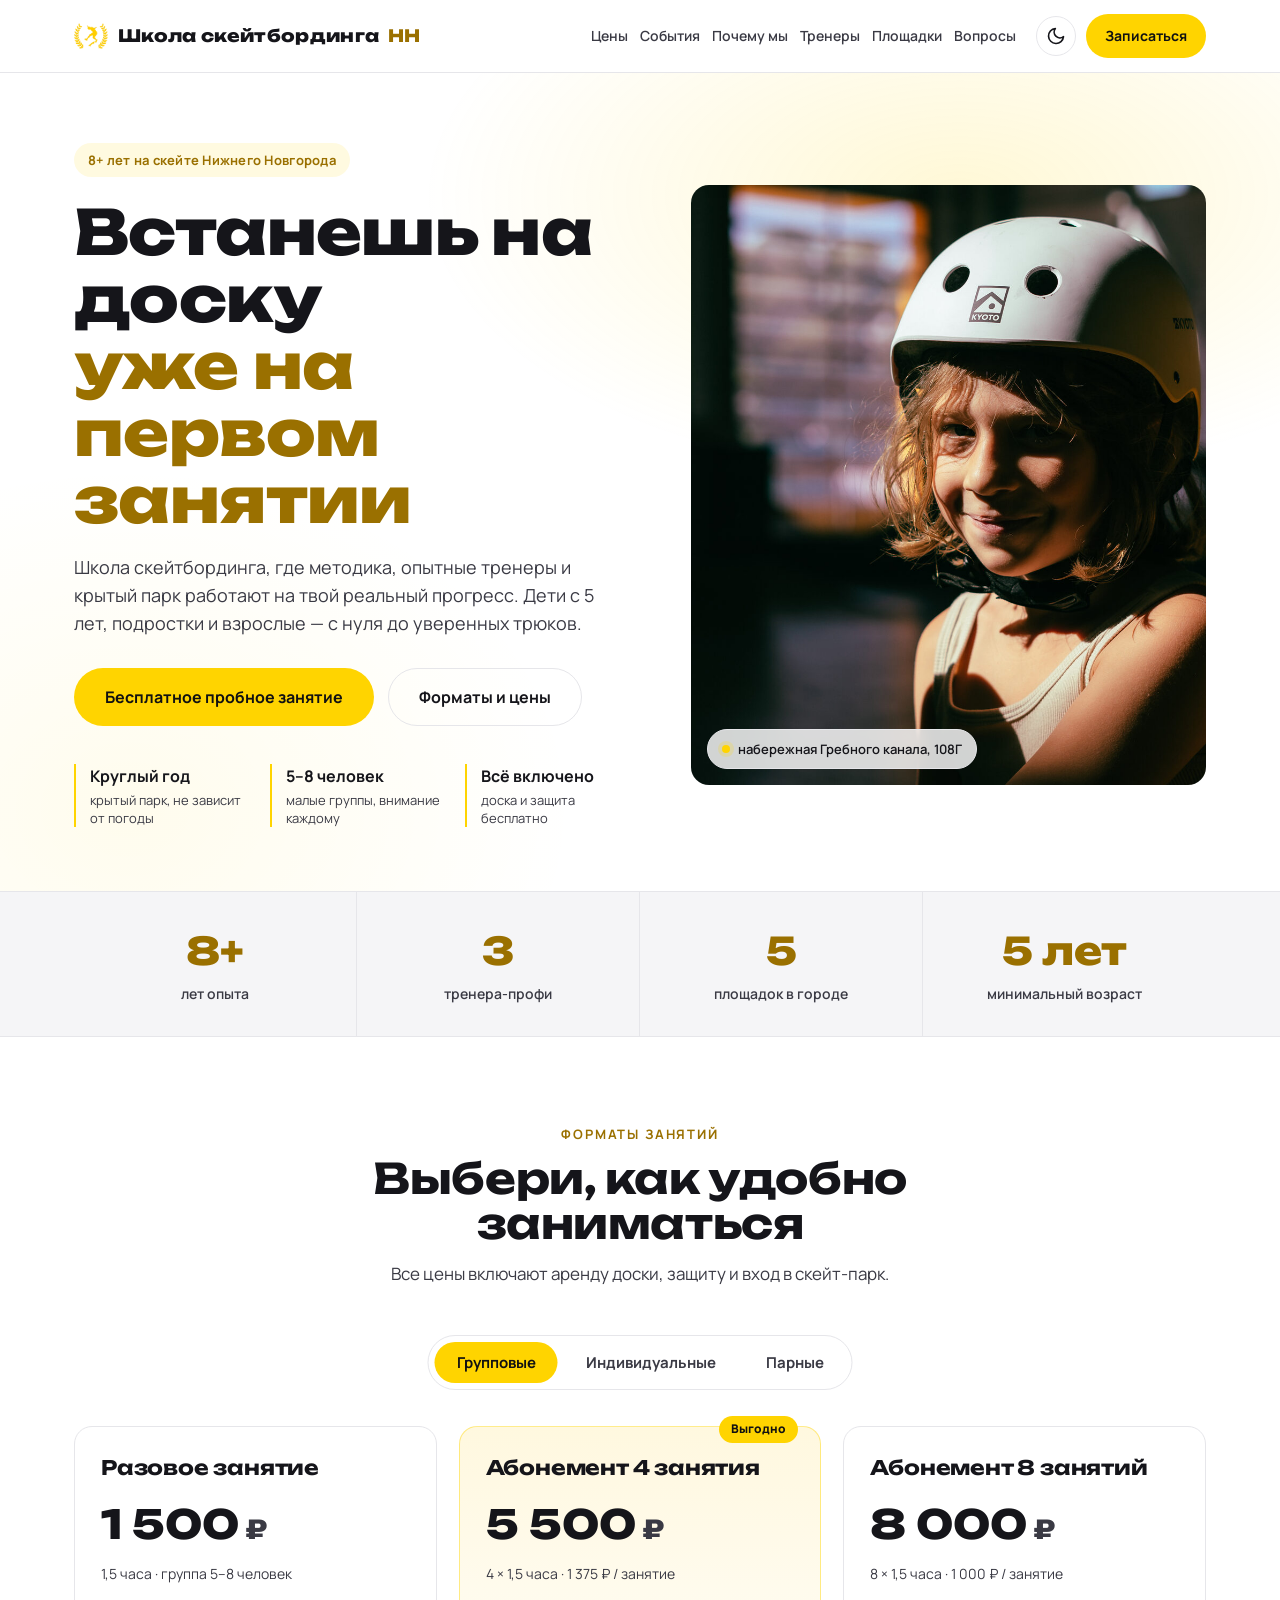
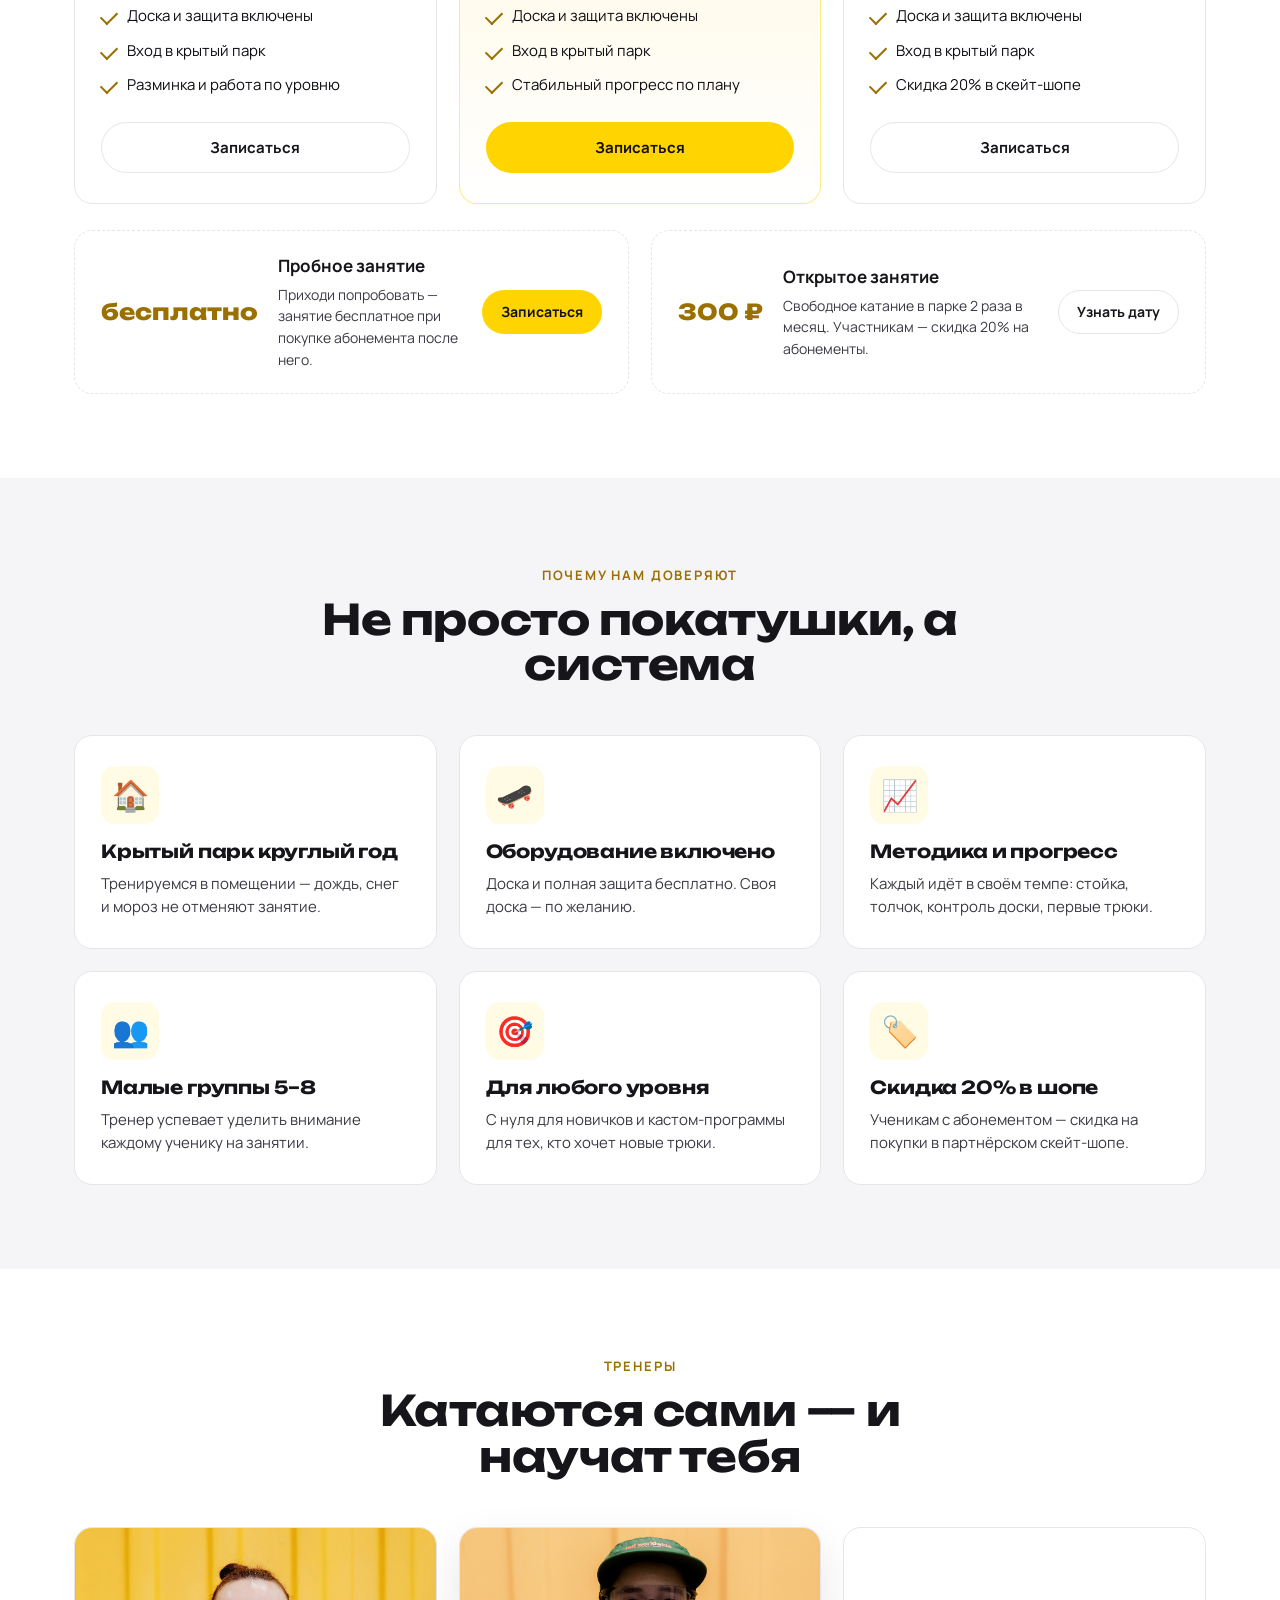
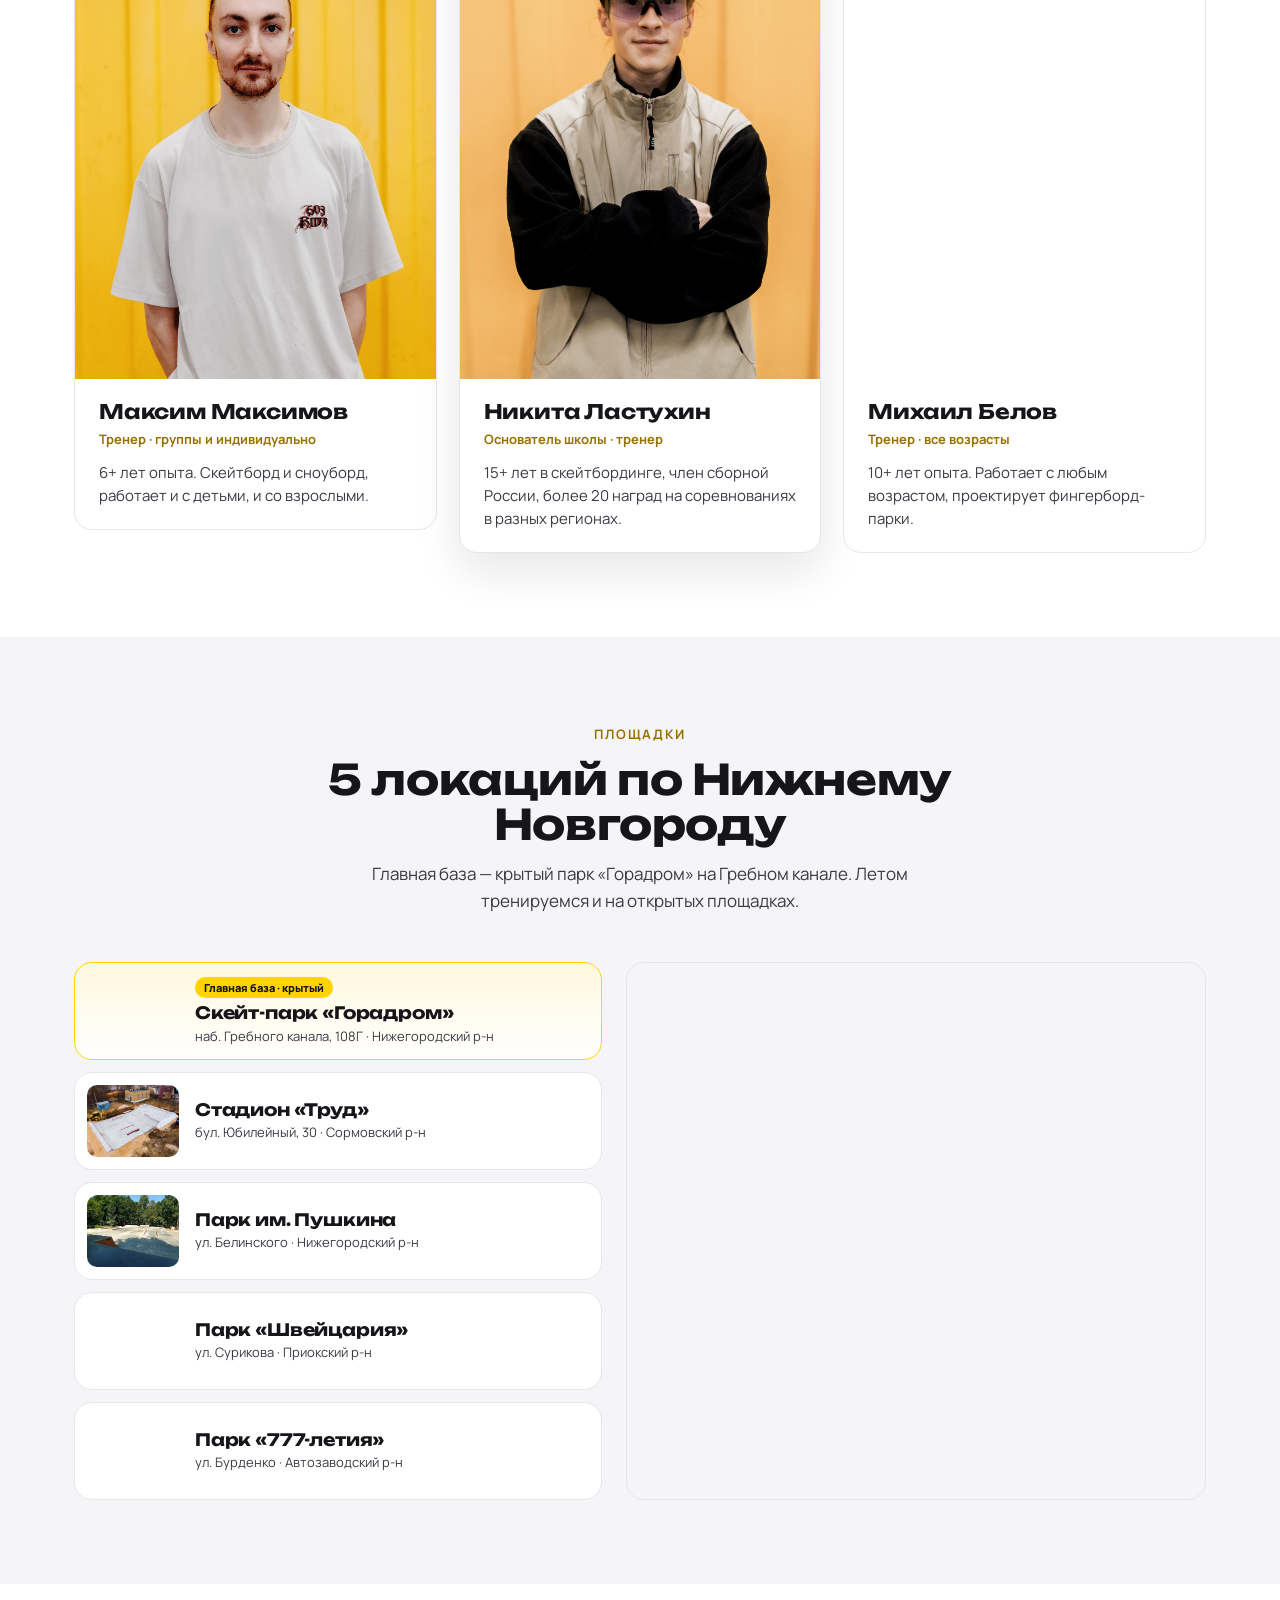
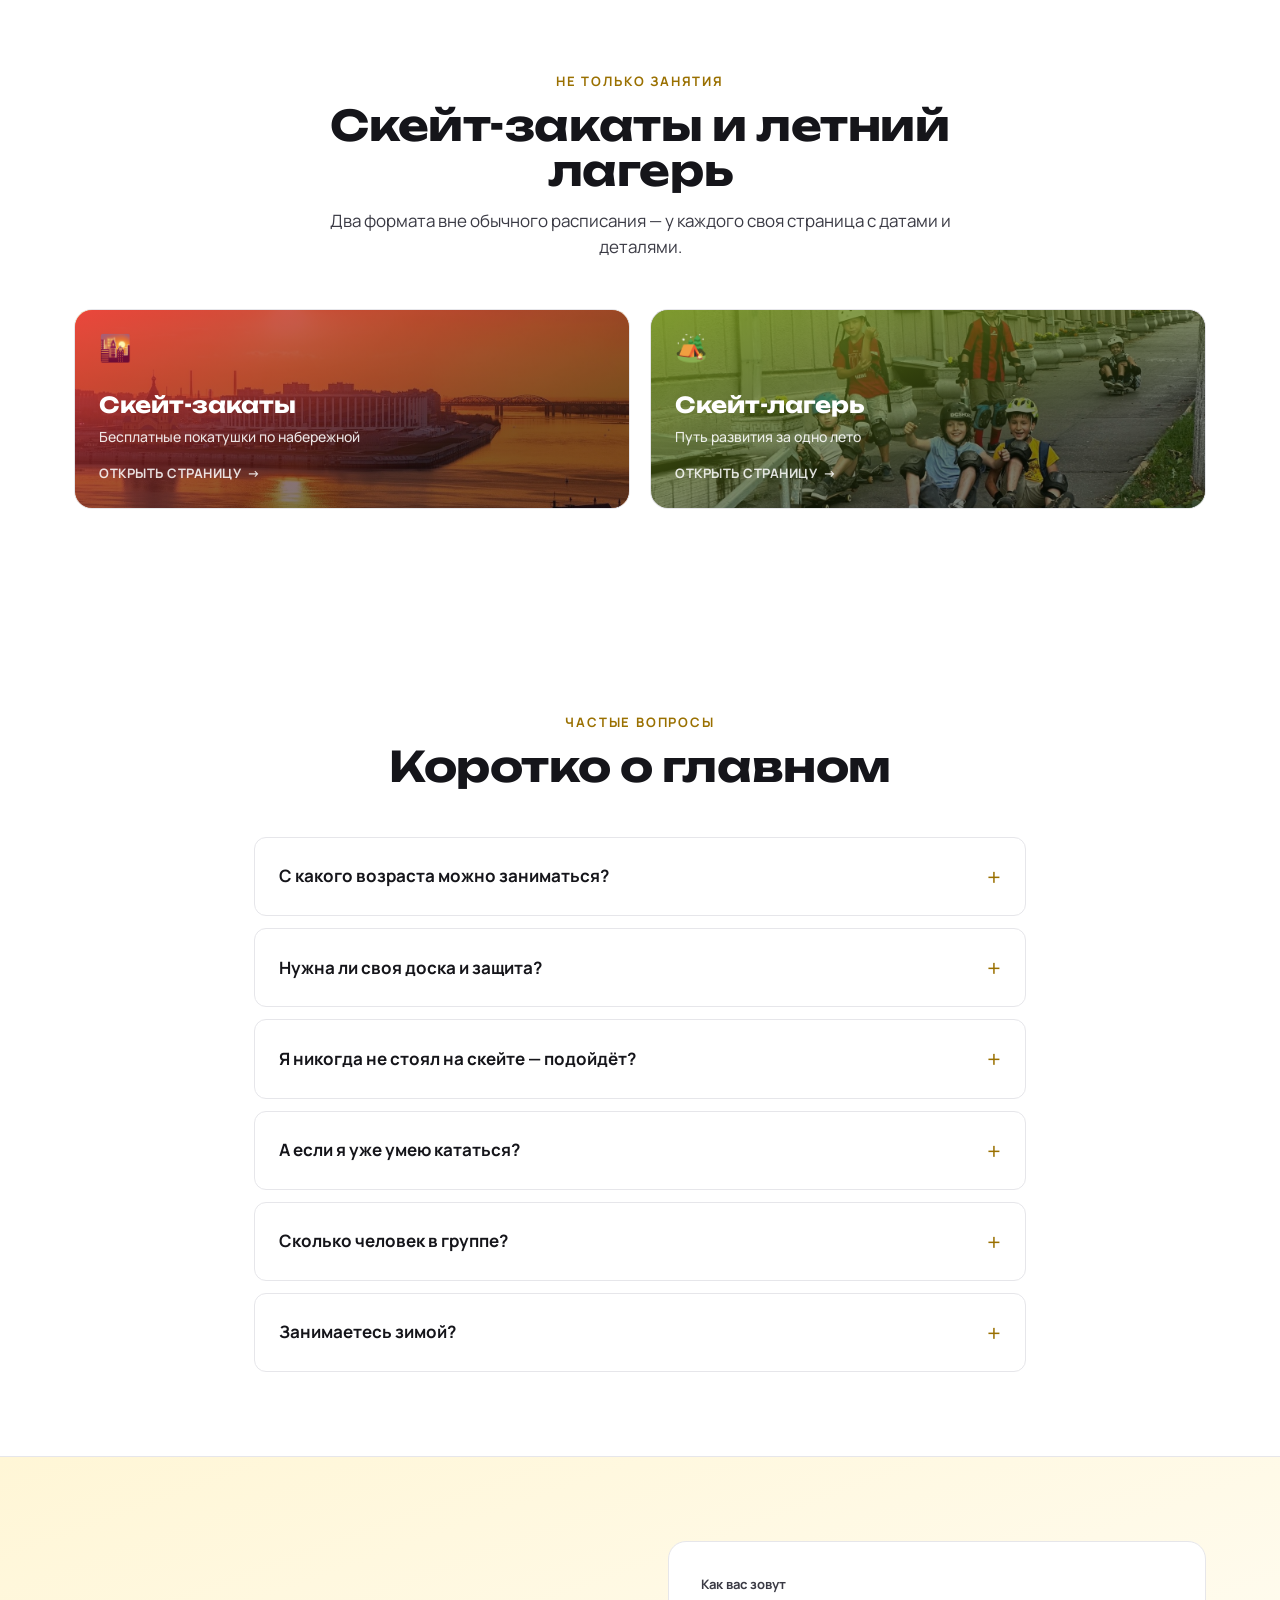
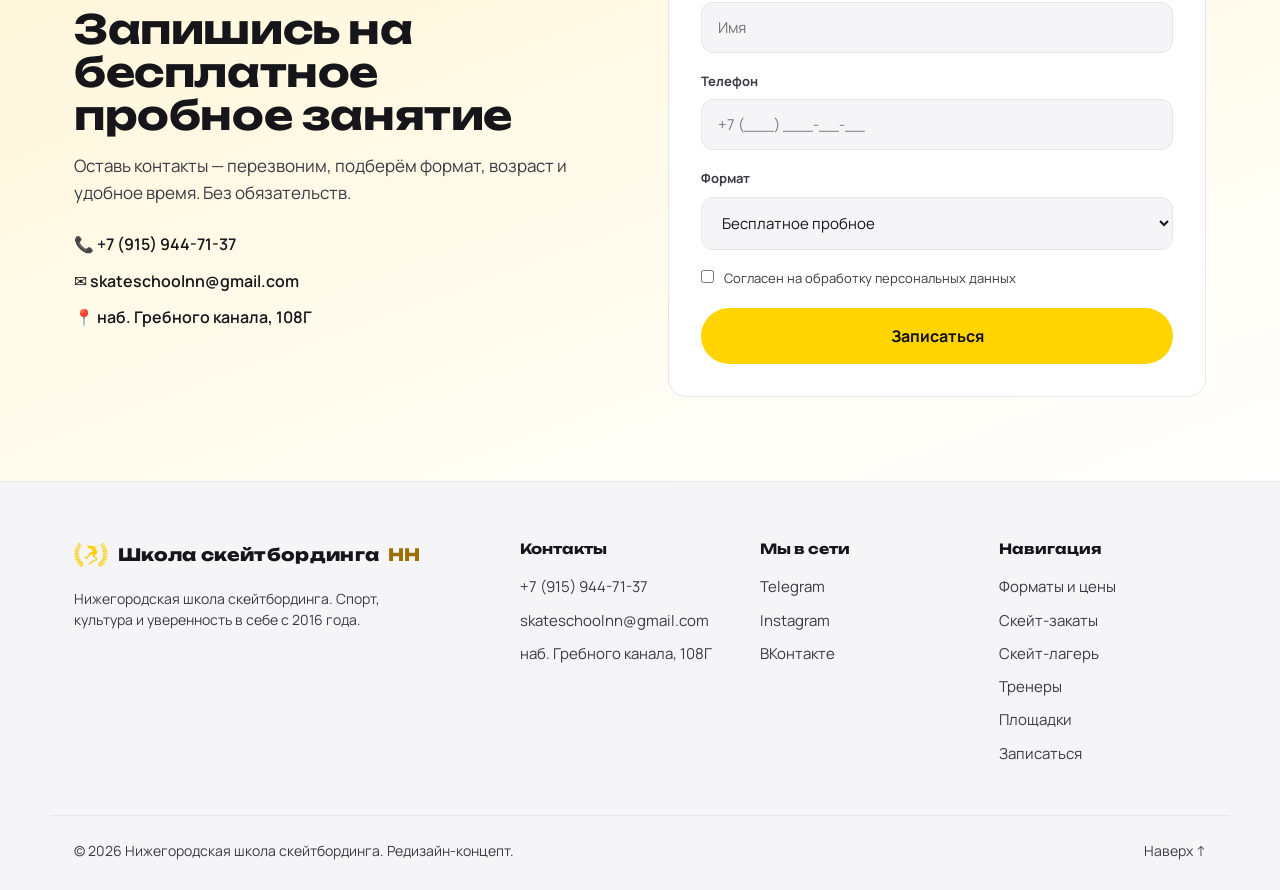
==== commit 80feb5c0: "in-site content admin: Q+W+E → password → WYSIWYG editing of texts & photos Static-site CMS layer, n" ====
--- a/index.html
+++ b/index.html
@@ -22,6 +22,7 @@
   <link rel="preconnect" href="https://fonts.gstatic.com" crossorigin />
   <link href="https://fonts.googleapis.com/css2?family=Unbounded:wght@400;600;700;800&family=Manrope:wght@400;500;600;700;800&display=swap" rel="stylesheet" />
   <link rel="stylesheet" href="styles.css?v=2" />
+  <link rel="stylesheet" href="admin.css?v=1" />
   <!-- Тема применяется ДО отрисовки, чтобы не было вспышки чужого фона (FOUC).
        Приоритет: осознанный выбор пользователя (localStorage) → системная тема устройства. -->
   <script>
@@ -551,6 +552,7 @@
     </div>
   </footer>
 
-  <script src="script.js?v=4"></script>
+  <script src="script.js?v=5"></script>
+  <script src="admin.js?v=2"></script>
 </body>
 </html>
--- a/admin.css
+++ b/admin.css
@@ -0,0 +1,122 @@
+/* ===== Админ-слой школы скейтбординга =====
+   Все элементы скрыты, пока не активирован редактор. Используем переменные
+   основной темы (--bg, --accent, --line…), поэтому автоматически совпадает
+   со светлой и тёмной темой сайта. */
+
+/* ---- overlay-модалки (пароль, токен) ---- */
+.ssnn-modal-backdrop {
+  position: fixed; inset: 0; z-index: 4000;
+  background: rgba(0,0,0,.6); backdrop-filter: blur(6px);
+  display: flex; align-items: center; justify-content: center; padding: 20px;
+  animation: ssnnFade .2s ease;
+}
+@keyframes ssnnFade { from { opacity: 0 } to { opacity: 1 } }
+.ssnn-modal {
+  width: 100%; max-width: 420px;
+  background: var(--bg-card, #18181c); border: 1px solid var(--line, #2a2a30);
+  border-radius: 18px; padding: 28px; box-shadow: 0 30px 80px rgba(0,0,0,.5);
+  color: var(--text, #f4f4f5); font-family: 'Manrope', system-ui, sans-serif;
+}
+.ssnn-modal h3 {
+  font-family: 'Unbounded', sans-serif; font-size: 20px; margin: 0 0 6px;
+  display: flex; align-items: center; gap: 8px;
+}
+.ssnn-modal p { color: var(--muted, #a1a1aa); font-size: 14px; margin: 0 0 18px; line-height: 1.5; }
+.ssnn-modal label { display: block; font-size: 12px; font-weight: 700; color: var(--muted, #a1a1aa); margin: 0 0 7px; }
+.ssnn-modal input[type="password"],
+.ssnn-modal input[type="text"] {
+  width: 100%; box-sizing: border-box; margin-bottom: 16px;
+  background: var(--bg-soft, #141417); border: 1px solid var(--line, #2a2a30);
+  border-radius: 12px; padding: 13px 15px; color: var(--text, #f4f4f5);
+  font-family: 'Manrope', sans-serif; font-size: 15px;
+}
+.ssnn-modal input:focus { outline: none; border-color: var(--accent, #ffd400); }
+.ssnn-modal__row { display: flex; gap: 10px; }
+.ssnn-modal__err { color: #ff6b6b; font-size: 13px; font-weight: 600; margin: -8px 0 14px; min-height: 16px; }
+.ssnn-modal a { color: var(--accent-text, #ffd400); }
+
+.ssnn-btn {
+  display: inline-flex; align-items: center; justify-content: center; gap: 7px;
+  font-family: 'Manrope', sans-serif; font-weight: 700; font-size: 14px;
+  padding: 11px 18px; border-radius: 999px; border: 1px solid transparent;
+  cursor: pointer; transition: transform .15s ease, background .15s, border-color .15s, color .15s;
+  white-space: nowrap; background: transparent; color: var(--text, #f4f4f5);
+}
+.ssnn-btn:hover { transform: translateY(-1px); }
+.ssnn-btn--primary { background: var(--accent, #ffd400); color: #111; }
+.ssnn-btn--primary:hover { background: var(--accent-2, #ffe357); }
+.ssnn-btn--ghost { border-color: var(--line, #2a2a30); color: var(--text, #f4f4f5); }
+.ssnn-btn--ghost:hover { border-color: var(--accent-text, #ffd400); color: var(--accent-text, #ffd400); }
+.ssnn-btn--danger { border-color: rgba(255,107,107,.4); color: #ff6b6b; }
+.ssnn-btn--danger:hover { background: rgba(255,107,107,.12); }
+.ssnn-btn:disabled { opacity: .5; cursor: default; transform: none; }
+
+/* ---- панель редактора (снизу) ---- */
+.ssnn-bar {
+  position: fixed; left: 50%; transform: translateX(-50%); bottom: 18px; z-index: 3900;
+  display: flex; align-items: center; gap: 10px; flex-wrap: wrap; justify-content: center;
+  background: var(--bg-card, #18181c); border: 1px solid var(--line, #2a2a30);
+  border-radius: 16px; padding: 10px 14px; box-shadow: 0 20px 60px rgba(0,0,0,.45);
+  max-width: calc(100vw - 24px); font-family: 'Manrope', sans-serif;
+}
+.ssnn-bar__brand {
+  display: flex; align-items: center; gap: 8px; font-weight: 800; font-size: 13px;
+  color: var(--text, #f4f4f5); padding-right: 6px; border-right: 1px solid var(--line, #2a2a30);
+}
+.ssnn-bar__dot { width: 9px; height: 9px; border-radius: 50%; background: var(--accent, #ffd400); box-shadow: 0 0 0 4px rgba(255,212,0,.2); }
+.ssnn-bar__status { font-size: 12px; color: var(--muted, #a1a1aa); font-weight: 600; }
+.ssnn-bar__status b { color: var(--accent-text, #ffd400); }
+
+/* подсветка редактируемых зон только в режиме редактора */
+body.ssnn-editing [data-ssnn-key] {
+  outline: 1px dashed rgba(255,212,0,.45); outline-offset: 3px;
+  border-radius: 3px; transition: outline-color .15s, background .15s; cursor: text;
+}
+body.ssnn-editing [data-ssnn-key]:hover { outline-color: var(--accent, #ffd400); background: rgba(255,212,0,.06); }
+body.ssnn-editing [data-ssnn-key][contenteditable="true"]:focus {
+  outline: 2px solid var(--accent, #ffd400); background: rgba(255,212,0,.08);
+}
+/* редактируемые картинки */
+body.ssnn-editing [data-ssnn-img] {
+  position: relative; cursor: pointer;
+  outline: 2px dashed rgba(255,212,0,.5); outline-offset: -2px;
+}
+body.ssnn-editing [data-ssnn-img]::after {
+  content: "📷 Заменить фото"; position: absolute; z-index: 5; left: 50%; top: 50%;
+  transform: translate(-50%,-50%); background: rgba(0,0,0,.72); color: #fff;
+  font-family: 'Manrope', sans-serif; font-weight: 700; font-size: 13px;
+  padding: 8px 14px; border-radius: 999px; pointer-events: none;
+  opacity: 0; transition: opacity .15s ease; white-space: nowrap;
+}
+body.ssnn-editing [data-ssnn-img]:hover::after { opacity: 1; }
+body.ssnn-editing [data-ssnn-img]:hover { outline-color: var(--accent, #ffd400); }
+
+/* баннер «есть неопубликованный черновик» (когда редактор закрыт) */
+.ssnn-draft-flag {
+  position: fixed; right: 16px; bottom: 16px; z-index: 3800;
+  display: flex; align-items: center; gap: 12px;
+  background: var(--bg-card, #18181c); border: 1px solid var(--accent, #ffd400);
+  border-radius: 14px; padding: 12px 16px; box-shadow: 0 16px 40px rgba(0,0,0,.4);
+  font-family: 'Manrope', sans-serif; font-size: 13px; color: var(--text, #f4f4f5); max-width: 320px;
+}
+.ssnn-draft-flag b { display: block; font-size: 13px; margin-bottom: 2px; }
+.ssnn-draft-flag span { color: var(--muted, #a1a1aa); font-size: 12px; }
+
+/* тосты */
+.ssnn-toasts { position: fixed; left: 50%; transform: translateX(-50%); top: 16px; z-index: 4200; display: flex; flex-direction: column; gap: 8px; align-items: center; pointer-events: none; }
+.ssnn-toast {
+  background: var(--bg-card, #18181c); border: 1px solid var(--line, #2a2a30);
+  border-left: 3px solid var(--accent, #ffd400); border-radius: 10px;
+  padding: 11px 16px; font-family: 'Manrope', sans-serif; font-size: 14px; font-weight: 600;
+  color: var(--text, #f4f4f5); box-shadow: 0 12px 30px rgba(0,0,0,.4);
+  animation: ssnnToast .25s ease; max-width: 90vw;
+}
+.ssnn-toast--err { border-left-color: #ff6b6b; }
+.ssnn-toast--ok { border-left-color: #6ede8a; }
+@keyframes ssnnToast { from { opacity: 0; transform: translateY(-8px) } to { opacity: 1; transform: none } }
+
+@media (max-width: 560px) {
+  .ssnn-bar { gap: 7px; padding: 9px 10px; bottom: 10px; }
+  .ssnn-btn { padding: 9px 12px; font-size: 13px; }
+  .ssnn-bar__brand, .ssnn-bar__status { display: none; }
+}
